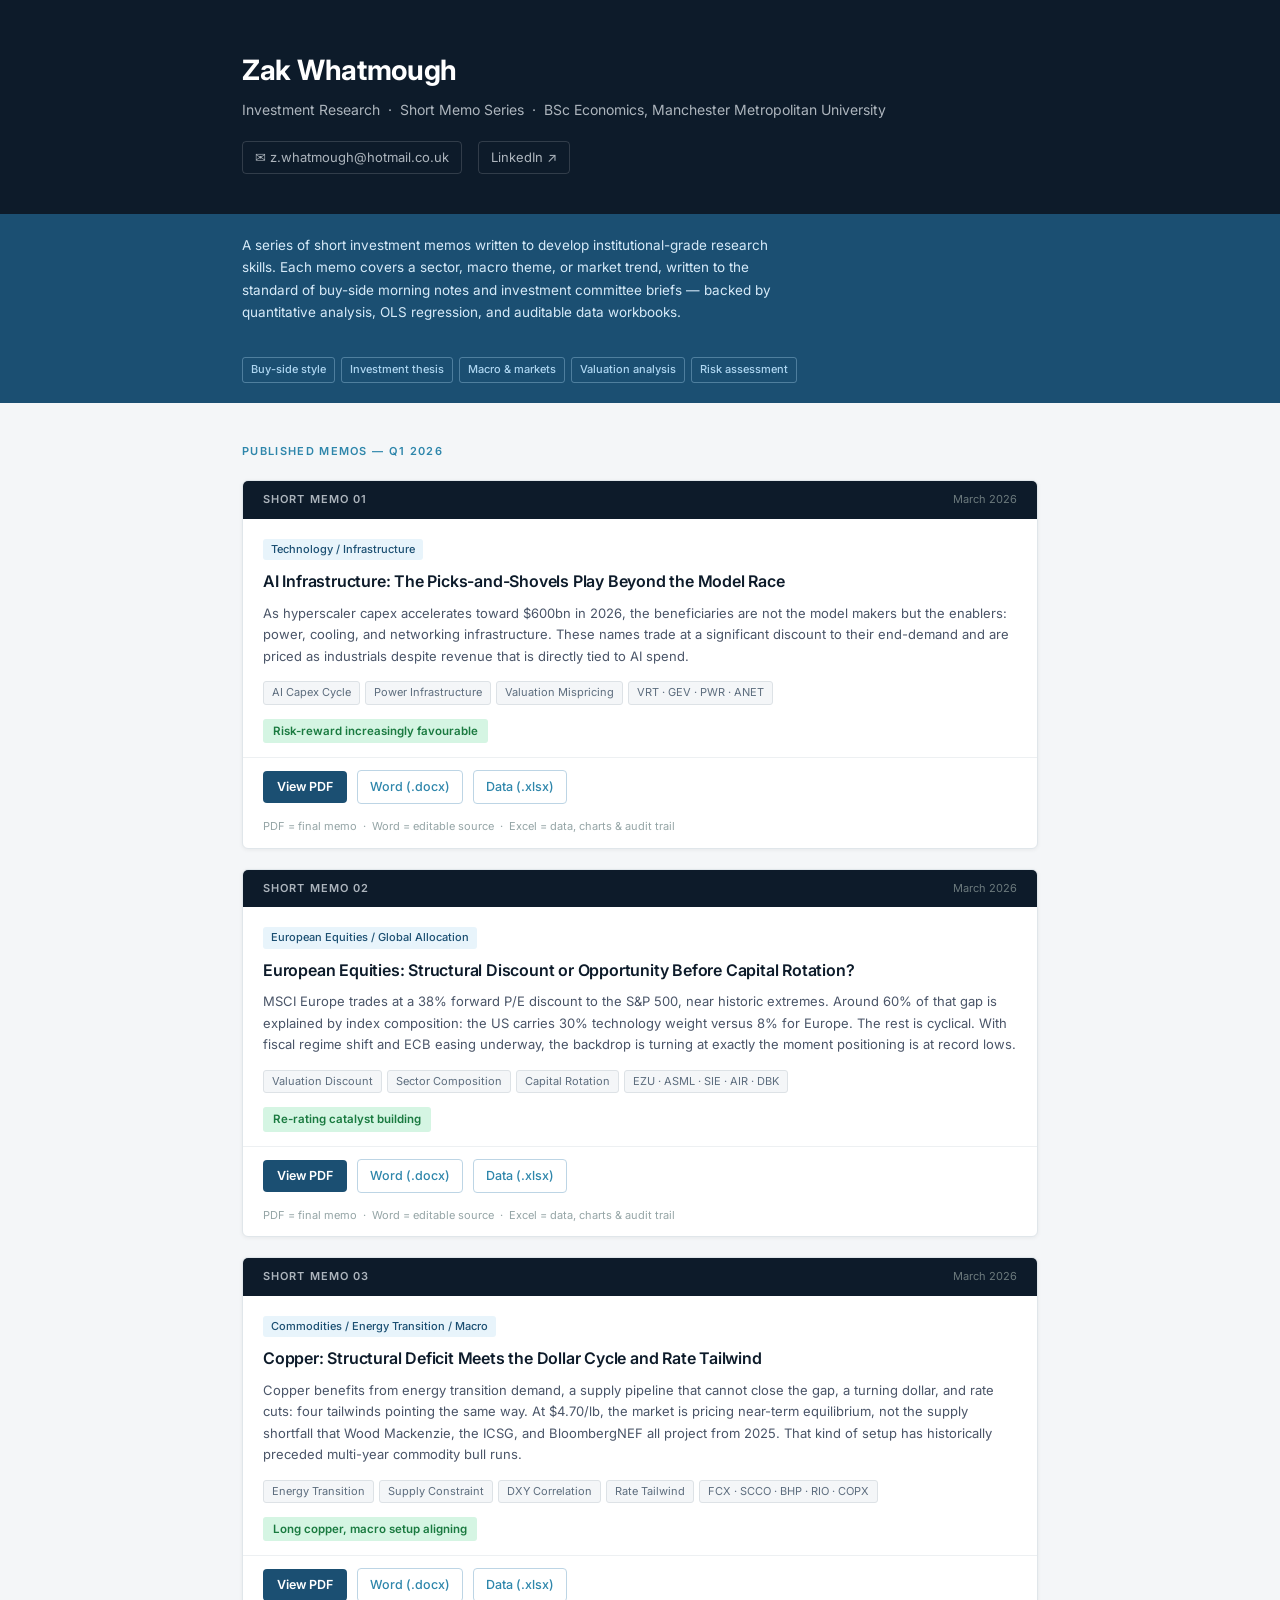
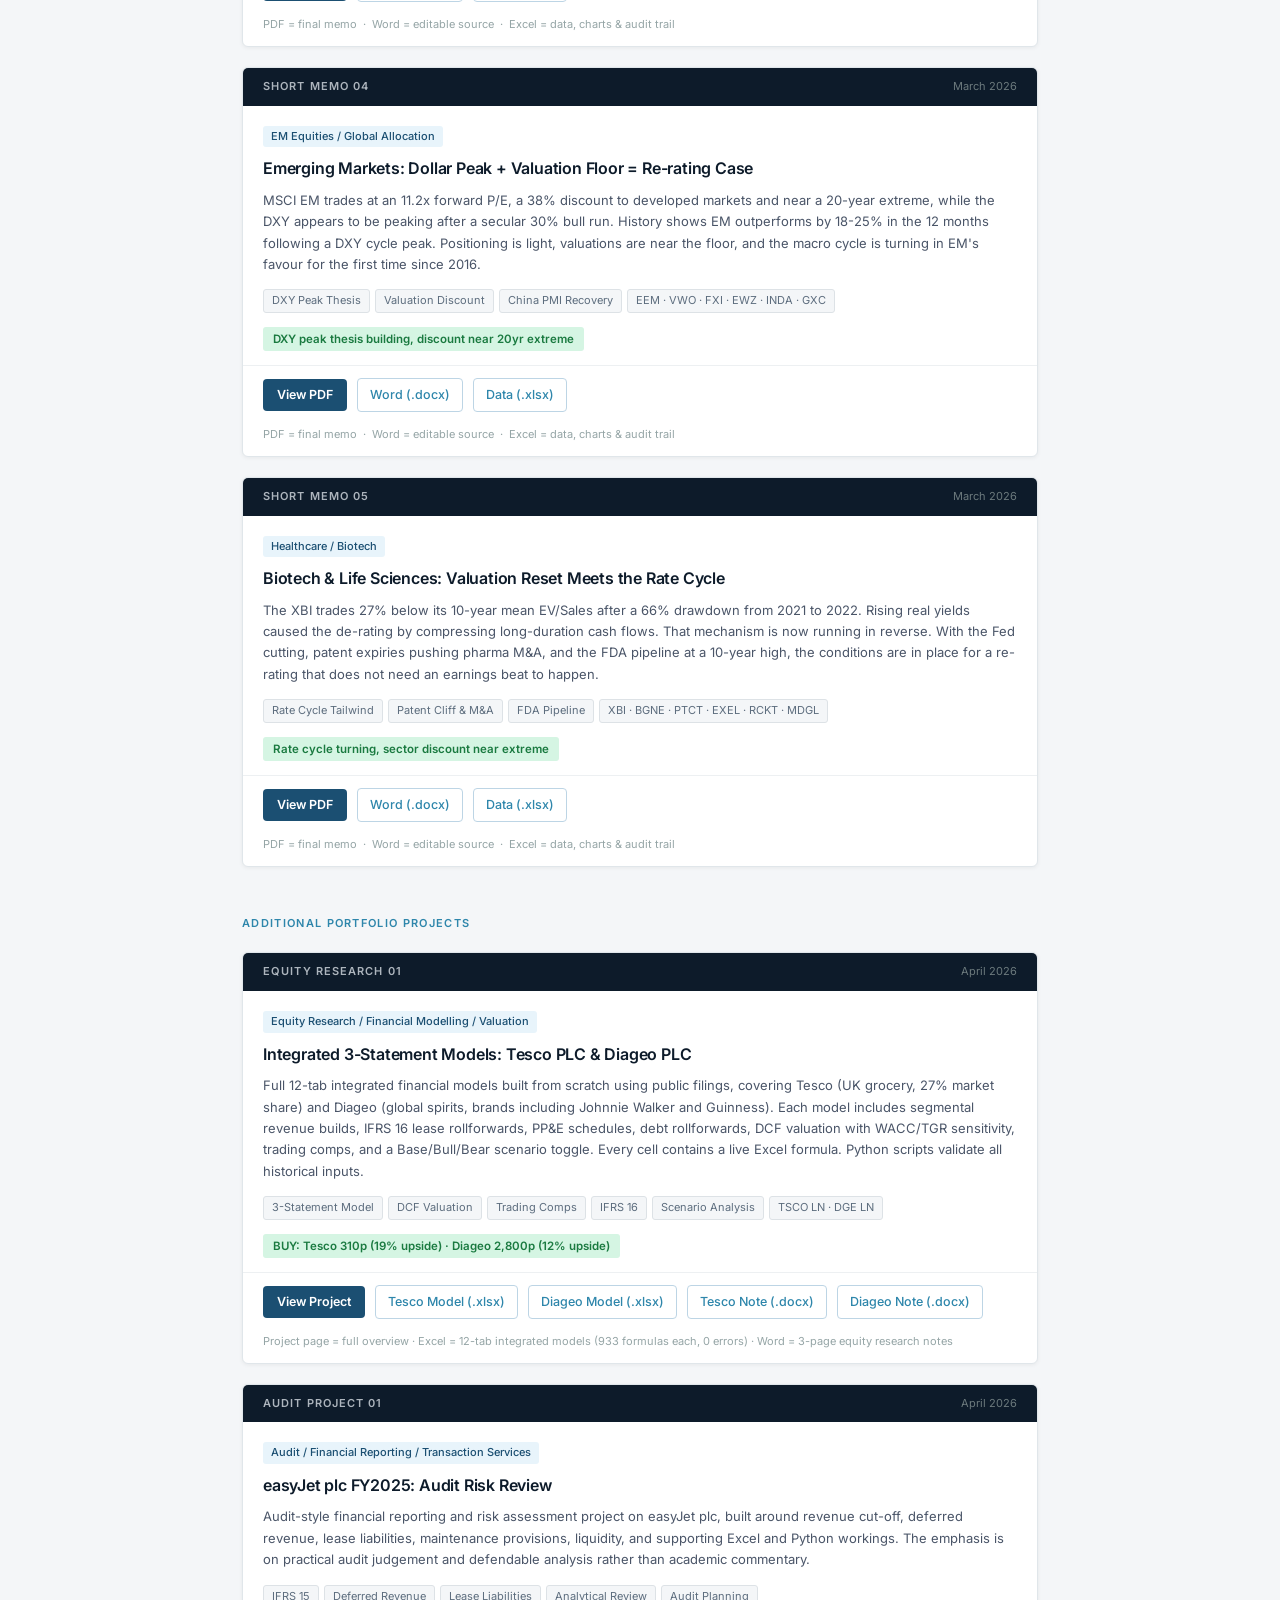
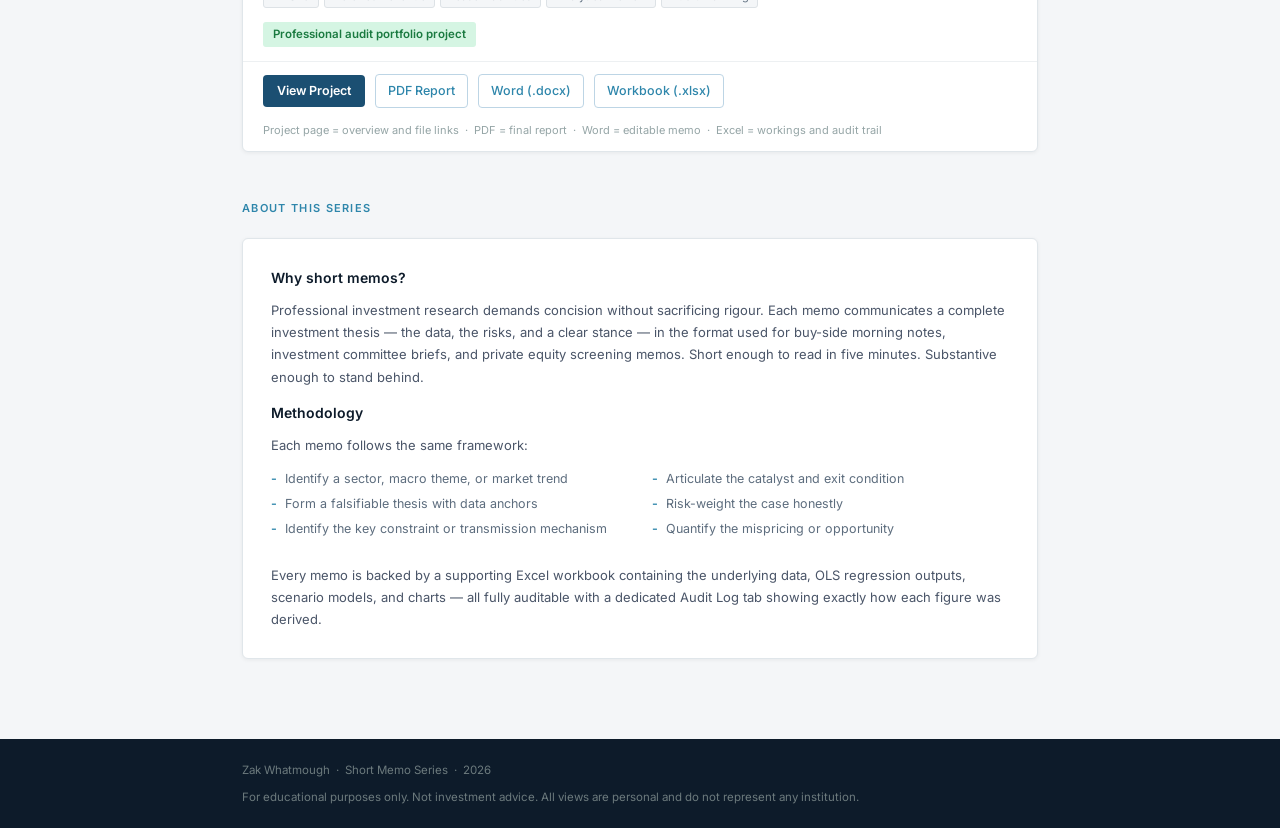
==== index.html @ 9dbbaeed "Add equity research card to main index and fix section label" ====
<!DOCTYPE html>
<html lang="en">
<head>
  <meta charset="UTF-8">
  <meta name="viewport" content="width=device-width, initial-scale=1.0">
  <title>Zak Whatmough | Investment Research</title>
  <link rel="preconnect" href="https://fonts.googleapis.com">
  <link href="https://fonts.googleapis.com/css2?family=Inter:wght@300;400;500;600;700&display=swap" rel="stylesheet">
  <style>
    *, *::before, *::after { box-sizing: border-box; margin: 0; padding: 0; }

    body {
      font-family: 'Inter', -apple-system, BlinkMacSystemFont, sans-serif;
      background: #F4F6F8;
      color: #1C2833;
      line-height: 1.6;
    }

    /* ââ HEADER ââ */
    .site-header {
      background: #0D1B2A;
      padding: 48px 0 40px;
    }
    .header-inner {
      max-width: 860px;
      margin: 0 auto;
      padding: 0 32px;
    }
    .header-inner h1 {
      font-size: 28px;
      font-weight: 700;
      color: #FFFFFF;
      letter-spacing: -0.3px;
      margin-bottom: 6px;
    }
    .header-sub {
      font-size: 14px;
      color: #ADB5BD;
      font-weight: 400;
      margin-bottom: 20px;
    }
    .header-links {
      display: flex;
      gap: 16px;
      flex-wrap: wrap;
    }
    .header-links a {
      font-size: 13px;
      color: #ADB5BD;
      text-decoration: none;
      border: 1px solid rgba(255,255,255,0.15);
      padding: 5px 12px;
      border-radius: 4px;
      transition: all 0.15s;
    }
    .header-links a:hover {
      color: #FFFFFF;
      border-color: rgba(255,255,255,0.4);
    }

    /* ââ ABOUT STRIP ââ */
    .about-strip {
      background: #1B4F72;
      padding: 20px 0;
    }
    .about-strip-inner {
      max-width: 860px;
      margin: 0 auto;
      padding: 0 32px;
      display: flex;
      align-items: flex-start;
      justify-content: space-between;
      gap: 32px;
      flex-wrap: wrap;
    }
    .about-strip p {
      font-size: 13.5px;
      color: #D6EAF8;
      max-width: 540px;
      line-height: 1.65;
    }
    .tags {
      display: flex;
      flex-wrap: wrap;
      gap: 6px;
      align-items: flex-start;
      padding-top: 2px;
    }
    .tag {
      font-size: 11px;
      font-weight: 500;
      color: #AED6F1;
      border: 1px solid rgba(174,214,241,0.35);
      border-radius: 3px;
      padding: 3px 8px;
      white-space: nowrap;
    }

    /* ââ MAIN CONTENT ââ */
    .main {
      max-width: 860px;
      margin: 0 auto;
      padding: 40px 32px;
    }

    .section-label {
      font-size: 11px;
      font-weight: 600;
      letter-spacing: 0.12em;
      text-transform: uppercase;
      color: #2E86AB;
      margin-bottom: 20px;
    }

    /* ââ MEMO CARDS ââ */
    .memos-grid {
      display: flex;
      flex-direction: column;
      gap: 20px;
      margin-bottom: 48px;
    }

    .memo-card {
      background: #FFFFFF;
      border-radius: 6px;
      border: 1px solid #E0E6EA;
      overflow: hidden;
      box-shadow: 0 1px 4px rgba(0,0,0,0.06);
    }

    .memo-card-header {
      background: #0D1B2A;
      padding: 10px 20px;
      display: flex;
      align-items: center;
      justify-content: space-between;
      gap: 12px;
    }
    .memo-number {
      font-size: 11px;
      font-weight: 600;
      color: #ADB5BD;
      letter-spacing: 0.1em;
    }
    .memo-date {
      font-size: 11px;
      color: #6C7A7D;
    }

    .memo-card-body {
      padding: 16px 20px 0;
    }

    .memo-sector {
      display: inline-block;
      font-size: 11px;
      font-weight: 500;
      color: #1B4F72;
      background: #E8F4FB;
      border-radius: 3px;
      padding: 2px 8px;
      margin-bottom: 10px;
    }

    .memo-card-body h2 {
      font-size: 16px;
      font-weight: 600;
      color: #0D1B2A;
      line-height: 1.4;
      margin-bottom: 10px;
      letter-spacing: -0.2px;
    }

    .memo-thesis {
      font-size: 13px;
      color: #4A5568;
      line-height: 1.65;
      margin-bottom: 14px;
    }

    .memo-tags {
      display: flex;
      flex-wrap: wrap;
      gap: 5px;
      margin-bottom: 12px;
    }
    .memo-tag {
      font-size: 11px;
      color: #5D6D7E;
      background: #F4F6F8;
      border: 1px solid #DDE2E6;
      border-radius: 3px;
      padding: 2px 8px;
    }

    .memo-call {
      display: inline-block;
      font-size: 11.5px;
      font-weight: 600;
      color: #1A7A40;
      background: #D5F5E3;
      border-radius: 3px;
      padding: 3px 10px;
      margin-bottom: 14px;
    }

    .memo-card-footer {
      border-top: 1px solid #EDF0F2;
      padding: 12px 20px;
      display: flex;
      align-items: center;
      gap: 10px;
      flex-wrap: wrap;
    }

    .memo-link-primary {
      font-size: 12.5px;
      font-weight: 600;
      color: #FFFFFF;
      background: #1B4F72;
      text-decoration: none;
      padding: 6px 14px;
      border-radius: 4px;
      transition: background 0.15s;
    }
    .memo-link-primary:hover { background: #154360; }

    .memo-link-secondary {
      font-size: 12.5px;
      font-weight: 500;
      color: #2E86AB;
      text-decoration: none;
      padding: 6px 12px;
      border: 1px solid #BDD5E5;
      border-radius: 4px;
      transition: all 0.15s;
    }
    .memo-link-secondary:hover {
      background: #EAF4FA;
      border-color: #2E86AB;
    }

    .download-note {
      width: 100%;
      font-size: 11px;
      color: #95A5A6;
      padding-top: 4px;
    }

    /* ââ ABOUT SECTION ââ */
    .about-section {
      background: #FFFFFF;
      border-radius: 6px;
      border: 1px solid #E0E6EA;
      padding: 28px 28px;
      margin-bottom: 40px;
      box-shadow: 0 1px 4px rgba(0,0,0,0.06);
    }
    .about-section h3 {
      font-size: 14px;
      font-weight: 600;
      color: #0D1B2A;
      margin-bottom: 10px;
    }
    .about-section p {
      font-size: 13px;
      color: #4A5568;
      line-height: 1.7;
      margin-bottom: 14px;
    }
    .method-list {
      list-style: none;
      display: grid;
      grid-template-columns: 1fr 1fr;
      gap: 6px 24px;
    }
    .method-list li {
      font-size: 12.5px;
      color: #5D6D7E;
      padding-left: 14px;
      position: relative;
      line-height: 1.5;
    }
    .method-list li::before {
      content: '-';
      position: absolute;
      left: 0;
      color: #2E86AB;
      font-weight: 600;
    }

    /* ââ FOOTER ââ */
    .site-footer {
      background: #0D1B2A;
      padding: 22px 0;
    }
    .footer-inner {
      max-width: 860px;
      margin: 0 auto;
      padding: 0 32px;
      display: flex;
      justify-content: space-between;
      align-items: center;
      flex-wrap: wrap;
      gap: 8px;
    }
    .footer-inner p {
      font-size: 11.5px;
      color: #6C7A7D;
    }

    @media (max-width: 600px) {
      .header-inner h1 { font-size: 22px; }
      .about-strip-inner { flex-direction: column; }
      .method-list { grid-template-columns: 1fr; }
      .footer-inner { flex-direction: column; text-align: center; }
    }
  </style>
</head>
<body>

  <!-- HEADER -->
  <header class="site-header">
    <div class="header-inner">
      <h1>Zak Whatmough</h1>
      <p class="header-sub">Investment Research &nbsp;&middot;&nbsp; Short Memo Series &nbsp;&middot;&nbsp; BSc Economics, Manchester Metropolitan University</p>
      <div class="header-links">
        <a href="mailto:z.whatmough@hotmail.co.uk">&#9993; z.whatmough@hotmail.co.uk</a>
        <a href="https://www.linkedin.com/in/zak-whatmough" target="_blank">LinkedIn &#8599;</a>
      </div>
    </div>
  </header>

  <!-- ABOUT STRIP -->
  <div class="about-strip">
    <div class="about-strip-inner">
      <p>A series of short investment memos written to develop institutional-grade research skills. Each memo covers a sector, macro theme, or market trend, written to the standard of buy-side morning notes and investment committee briefs &mdash; backed by quantitative analysis, OLS regression, and auditable data workbooks.</p>
      <div class="tags">
        <span class="tag">Buy-side style</span>
        <span class="tag">Investment thesis</span>
        <span class="tag">Macro &amp; markets</span>
        <span class="tag">Valuation analysis</span>
        <span class="tag">Risk assessment</span>
      </div>
    </div>
  </div>

  <!-- MAIN -->
  <main class="main">

    <p class="section-label">Published Memos &mdash; Q1 2026</p>

    <div class="memos-grid">

      <!-- SHORT MEMO 01 -->
      <div class="memo-card">
        <div class="memo-card-header">
          <span class="memo-number">SHORT MEMO 01</span>
          <span class="memo-date">March 2026</span>
        </div>
        <div class="memo-card-body">
          <span class="memo-sector">Technology / Infrastructure</span>
          <h2>AI Infrastructure: The Picks-and-Shovels Play Beyond the Model Race</h2>
          <p class="memo-thesis">As hyperscaler capex accelerates toward $600bn in 2026, the beneficiaries are not the model makers but the enablers: power, cooling, and networking infrastructure. These names trade at a significant discount to their end-demand and are priced as industrials despite revenue that is directly tied to AI spend.</p>
          <div class="memo-tags">
            <span class="memo-tag">AI Capex Cycle</span>
            <span class="memo-tag">Power Infrastructure</span>
            <span class="memo-tag">Valuation Mispricing</span>
            <span class="memo-tag">VRT &middot; GEV &middot; PWR &middot; ANET</span>
          </div>
          <span class="memo-call">Risk-reward increasingly favourable</span>
        </div>
        <div class="memo-card-footer">
          <a class="memo-link-primary" href="memos/memo-01-ai-infrastructure.pdf" target="_blank">View PDF</a>
          <a class="memo-link-secondary" href="memos/memo-01-ai-infrastructure.docx">Word (.docx)</a>
          <a class="memo-link-secondary" href="memos/memo-01-ai-infrastructure-data.xlsx" title="Workbook: CapEx regression, valuation comps, OLS diagnostics, scenario model, Charts + Audit Log">Data (.xlsx)</a>
          <span class="download-note">PDF = final memo &nbsp;&middot;&nbsp; Word = editable source &nbsp;&middot;&nbsp; Excel = data, charts &amp; audit trail</span>
        </div>
      </div>

      <!-- SHORT MEMO 02 -->
      <div class="memo-card">
        <div class="memo-card-header">
          <span class="memo-number">SHORT MEMO 02</span>
          <span class="memo-date">March 2026</span>
        </div>
        <div class="memo-card-body">
          <span class="memo-sector">European Equities / Global Allocation</span>
          <h2>European Equities: Structural Discount or Opportunity Before Capital Rotation?</h2>
          <p class="memo-thesis">MSCI Europe trades at a 38% forward P/E discount to the S&amp;P 500, near historic extremes. Around 60% of that gap is explained by index composition: the US carries 30% technology weight versus 8% for Europe. The rest is cyclical. With fiscal regime shift and ECB easing underway, the backdrop is turning at exactly the moment positioning is at record lows.</p>
          <div class="memo-tags">
            <span class="memo-tag">Valuation Discount</span>
            <span class="memo-tag">Sector Composition</span>
            <span class="memo-tag">Capital Rotation</span>
            <span class="memo-tag">EZU &middot; ASML &middot; SIE &middot; AIR &middot; DBK</span>
          </div>
          <span class="memo-call">Re-rating catalyst building</span>
        </div>
        <div class="memo-card-footer">
          <a class="memo-link-primary" href="memos/memo-02-european-equities.pdf" target="_blank">View PDF</a>
          <a class="memo-link-secondary" href="memos/memo-02-european-equities.docx">Word (.docx)</a>
          <a class="memo-link-secondary" href="memos/memo-02-european-equities-data.xlsx" title="Workbook: P/E history, sector composition, OLS regression, scenarios, capital flows, Charts + Audit Log">Data (.xlsx)</a>
          <span class="download-note">PDF = final memo &nbsp;&middot;&nbsp; Word = editable source &nbsp;&middot;&nbsp; Excel = data, charts &amp; audit trail</span>
        </div>
      </div>

      <!-- SHORT MEMO 03 -->
      <div class="memo-card">
        <div class="memo-card-header">
          <span class="memo-number">SHORT MEMO 03</span>
          <span class="memo-date">March 2026</span>
        </div>
        <div class="memo-card-body">
          <span class="memo-sector">Commodities / Energy Transition / Macro</span>
          <h2>Copper: Structural Deficit Meets the Dollar Cycle and Rate Tailwind</h2>
          <p class="memo-thesis">Copper benefits from energy transition demand, a supply pipeline that cannot close the gap, a turning dollar, and rate cuts: four tailwinds pointing the same way. At $4.70/lb, the market is pricing near-term equilibrium, not the supply shortfall that Wood Mackenzie, the ICSG, and BloombergNEF all project from 2025. That kind of setup has historically preceded multi-year commodity bull runs.</p>
          <div class="memo-tags">
            <span class="memo-tag">Energy Transition</span>
            <span class="memo-tag">Supply Constraint</span>
            <span class="memo-tag">DXY Correlation</span>
            <span class="memo-tag">Rate Tailwind</span>
            <span class="memo-tag">FCX &middot; SCCO &middot; BHP &middot; RIO &middot; COPX</span>
          </div>
          <span class="memo-call">Long copper, macro setup aligning</span>
        </div>
        <div class="memo-card-footer">
          <a class="memo-link-primary" href="memos/memo-03-copper-energy-transition.pdf" target="_blank">View PDF</a>
          <a class="memo-link-secondary" href="memos/memo-03-copper-energy-transition.docx">Word (.docx)</a>
          <a class="memo-link-secondary" href="memos/memo-03-copper-data.xlsx" title="Workbook: supply/demand model, mine pipeline, miner comps, OLS regression, LME inventory, Charts + Audit Log">Data (.xlsx)</a>
          <span class="download-note">PDF = final memo &nbsp;&middot;&nbsp; Word = editable source &nbsp;&middot;&nbsp; Excel = data, charts &amp; audit trail</span>
        </div>
      </div>

      <!-- SHORT MEMO 04 -->
      <div class="memo-card">
        <div class="memo-card-header">
          <span class="memo-number">SHORT MEMO 04</span>
          <span class="memo-date">March 2026</span>
        </div>
        <div class="memo-card-body">
          <span class="memo-sector">EM Equities / Global Allocation</span>
          <h2>Emerging Markets: Dollar Peak + Valuation Floor = Re-rating Case</h2>
          <p class="memo-thesis">MSCI EM trades at an 11.2x forward P/E, a 38% discount to developed markets and near a 20-year extreme, while the DXY appears to be peaking after a secular 30% bull run. History shows EM outperforms by 18-25% in the 12 months following a DXY cycle peak. Positioning is light, valuations are near the floor, and the macro cycle is turning in EM's favour for the first time since 2016.</p>
          <div class="memo-tags">
            <span class="memo-tag">DXY Peak Thesis</span>
            <span class="memo-tag">Valuation Discount</span>
            <span class="memo-tag">China PMI Recovery</span>
            <span class="memo-tag">EEM &middot; VWO &middot; FXI &middot; EWZ &middot; INDA &middot; GXC</span>
          </div>
          <span class="memo-call">DXY peak thesis building, discount near 20yr extreme</span>
        </div>
        <div class="memo-card-footer">
          <a class="memo-link-primary" href="memos/memo-04-emerging-markets.pdf" target="_blank">View PDF</a>
          <a class="memo-link-secondary" href="memos/memo-04-emerging-markets.docx">Word (.docx)</a>
          <a class="memo-link-secondary" href="memos/memo-04-emerging-markets-data.xlsx" title="Workbook: DXY/EM OLS regression, 20yr P/E history, country valuations, ECB/Fed differential, Charts + Audit Log">Data (.xlsx)</a>
          <span class="download-note">PDF = final memo &nbsp;&middot;&nbsp; Word = editable source &nbsp;&middot;&nbsp; Excel = data, charts &amp; audit trail</span>
        </div>
      </div>

      <!-- SHORT MEMO 05 -->
      <div class="memo-card">
        <div class="memo-card-header">
          <span class="memo-number">SHORT MEMO 05</span>
          <span class="memo-date">March 2026</span>
        </div>
        <div class="memo-card-body">
          <span class="memo-sector">Healthcare / Biotech</span>
          <h2>Biotech &amp; Life Sciences: Valuation Reset Meets the Rate Cycle</h2>
          <p class="memo-thesis">The XBI trades 27% below its 10-year mean EV/Sales after a 66% drawdown from 2021 to 2022. Rising real yields caused the de-rating by compressing long-duration cash flows. That mechanism is now running in reverse. With the Fed cutting, patent expiries pushing pharma M&amp;A, and the FDA pipeline at a 10-year high, the conditions are in place for a re-rating that does not need an earnings beat to happen.</p>
          <div class="memo-tags">
            <span class="memo-tag">Rate Cycle Tailwind</span>
            <span class="memo-tag">Patent Cliff &amp; M&amp;A</span>
            <span class="memo-tag">FDA Pipeline</span>
            <span class="memo-tag">XBI &middot; BGNE &middot; PTCT &middot; EXEL &middot; RCKT &middot; MDGL</span>
          </div>
          <span class="memo-call">Rate cycle turning, sector discount near extreme</span>
        </div>
        <div class="memo-card-footer">
          <a class="memo-link-primary" href="memos/memo-05-biotech.pdf" target="_blank">View PDF</a>
          <a class="memo-link-secondary" href="memos/memo-05-biotech.docx">Word (.docx)</a>
          <a class="memo-link-secondary" href="memos/memo-05-biotech-data.xlsx" title="Workbook: OLS regression (UST/EV-Sales), trial success rates, M&amp;A premiums, FDA approvals, patent cliff, Charts + Audit Log">Data (.xlsx)</a>
          <span class="download-note">PDF = final memo &nbsp;&middot;&nbsp; Word = editable source &nbsp;&middot;&nbsp; Excel = data, charts &amp; audit trail</span>
        </div>
      </div>

    </div>

    <p class="section-label">Additional Portfolio Projects</p>

    <div class="memos-grid">

      <!-- EQUITY RESEARCH MODELS -->
      <div class="memo-card">
        <div class="memo-card-header">
          <span class="memo-number">EQUITY RESEARCH 01</span>
          <span class="memo-date">April 2026</span>
        </div>
        <div class="memo-card-body">
          <span class="memo-sector">Equity Research / Financial Modelling / Valuation</span>
          <h2>Integrated 3-Statement Models: Tesco PLC &amp; Diageo PLC</h2>
          <p class="memo-thesis">Full 12-tab integrated financial models built from scratch using public filings, covering Tesco (UK grocery, 27% market share) and Diageo (global spirits, brands including Johnnie Walker and Guinness). Each model includes segmental revenue builds, IFRS 16 lease rollforwards, PP&amp;E schedules, debt rollforwards, DCF valuation with WACC/TGR sensitivity, trading comps, and a Base/Bull/Bear scenario toggle. Every cell contains a live Excel formula. Python scripts validate all historical inputs.</p>
          <div class="memo-tags">
            <span class="memo-tag">3-Statement Model</span>
            <span class="memo-tag">DCF Valuation</span>
            <span class="memo-tag">Trading Comps</span>
            <span class="memo-tag">IFRS 16</span>
            <span class="memo-tag">Scenario Analysis</span>
            <span class="memo-tag">TSCO LN &middot; DGE LN</span>
          </div>
          <span class="memo-call">BUY: Tesco 310p (19% upside) &middot; Diageo 2,800p (12% upside)</span>
        </div>
        <div class="memo-card-footer">
          <a class="memo-link-primary" href="equity-research-models/index.html">View Project</a>
          <a class="memo-link-secondary" href="equity-research-models/Tesco_Equity_Research_Model_v2.xlsx">Tesco Model (.xlsx)</a>
          <a class="memo-link-secondary" href="equity-research-models/Diageo_Equity_Research_Model_v2.xlsx">Diageo Model (.xlsx)</a>
          <a class="memo-link-secondary" href="equity-research-models/Tesco_Equity_Research_Note_v2.docx">Tesco Note (.docx)</a>
          <a class="memo-link-secondary" href="equity-research-models/Diageo_Equity_Research_Note_v2.docx">Diageo Note (.docx)</a>
          <span class="download-note">Project page = full overview &middot; Excel = 12-tab integrated models (933 formulas each, 0 errors) &middot; Word = 3-page equity research notes</span>
        </div>
      </div>

      <!-- EASYJET AUDIT -->
      <div class="memo-card">
        <div class="memo-card-header">
          <span class="memo-number">AUDIT PROJECT 01</span>
          <span class="memo-date">April 2026</span>
        </div>
        <div class="memo-card-body">
          <span class="memo-sector">Audit / Financial Reporting / Transaction Services</span>
          <h2>easyJet plc FY2025: Audit Risk Review</h2>
          <p class="memo-thesis">Audit-style financial reporting and risk assessment project on easyJet plc, built around revenue cut-off, deferred revenue, lease liabilities, maintenance provisions, liquidity, and supporting Excel and Python workings. The emphasis is on practical audit judgement and defendable analysis rather than academic commentary.</p>
          <div class="memo-tags">
            <span class="memo-tag">IFRS 15</span>
            <span class="memo-tag">Deferred Revenue</span>
            <span class="memo-tag">Lease Liabilities</span>
            <span class="memo-tag">Analytical Review</span>
            <span class="memo-tag">Audit Planning</span>
          </div>
          <span class="memo-call">Professional audit portfolio project</span>
        </div>
        <div class="memo-card-footer">
          <a class="memo-link-primary" href="easyjet-audit-risk-review/index.html">View Project</a>
          <a class="memo-link-secondary" href="easyjet-audit-risk-review/docs/easyjet-audit-risk-review.pdf" target="_blank">PDF Report</a>
          <a class="memo-link-secondary" href="easyjet-audit-risk-review/docs/easyjet-audit-risk-review.docx">Word (.docx)</a>
          <a class="memo-link-secondary" href="easyjet-audit-risk-review/data/easyjet-audit-risk-review.xlsx">Workbook (.xlsx)</a>
          <span class="download-note">Project page = overview and file links &nbsp;&middot;&nbsp; PDF = final report &nbsp;&middot;&nbsp; Word = editable memo &nbsp;&middot;&nbsp; Excel = workings and audit trail</span>
        </div>
      </div>

    </div>

    <!-- ABOUT SECTION -->
    <p class="section-label">About This Series</p>

    <div class="about-section">
      <h3>Why short memos?</h3>
      <p>Professional investment research demands concision without sacrificing rigour. Each memo communicates a complete investment thesis &mdash; the data, the risks, and a clear stance &mdash; in the format used for buy-side morning notes, investment committee briefs, and private equity screening memos. Short enough to read in five minutes. Substantive enough to stand behind.</p>

      <h3>Methodology</h3>
      <p>Each memo follows the same framework:</p>
      <ul class="method-list">
        <li>Identify a sector, macro theme, or market trend</li>
        <li>Articulate the catalyst and exit condition</li>
        <li>Form a falsifiable thesis with data anchors</li>
        <li>Risk-weight the case honestly</li>
        <li>Identify the key constraint or transmission mechanism</li>
        <li>Quantify the mispricing or opportunity</li>
      </ul>
      <br>
      <p style="margin-bottom:0;">Every memo is backed by a supporting Excel workbook containing the underlying data, OLS regression outputs, scenario models, and charts &mdash; all fully auditable with a dedicated Audit Log tab showing exactly how each figure was derived.</p>
    </div>

  </main>

  <!-- FOOTER -->
  <footer class="site-footer">
    <div class="footer-inner">
      <p>Zak Whatmough &nbsp;&middot;&nbsp; Short Memo Series &nbsp;&middot;&nbsp; 2026</p>
      <p>For educational purposes only. Not investment advice. All views are personal and do not represent any institution.</p>
    </div>
  </footer>

</body>
</html>
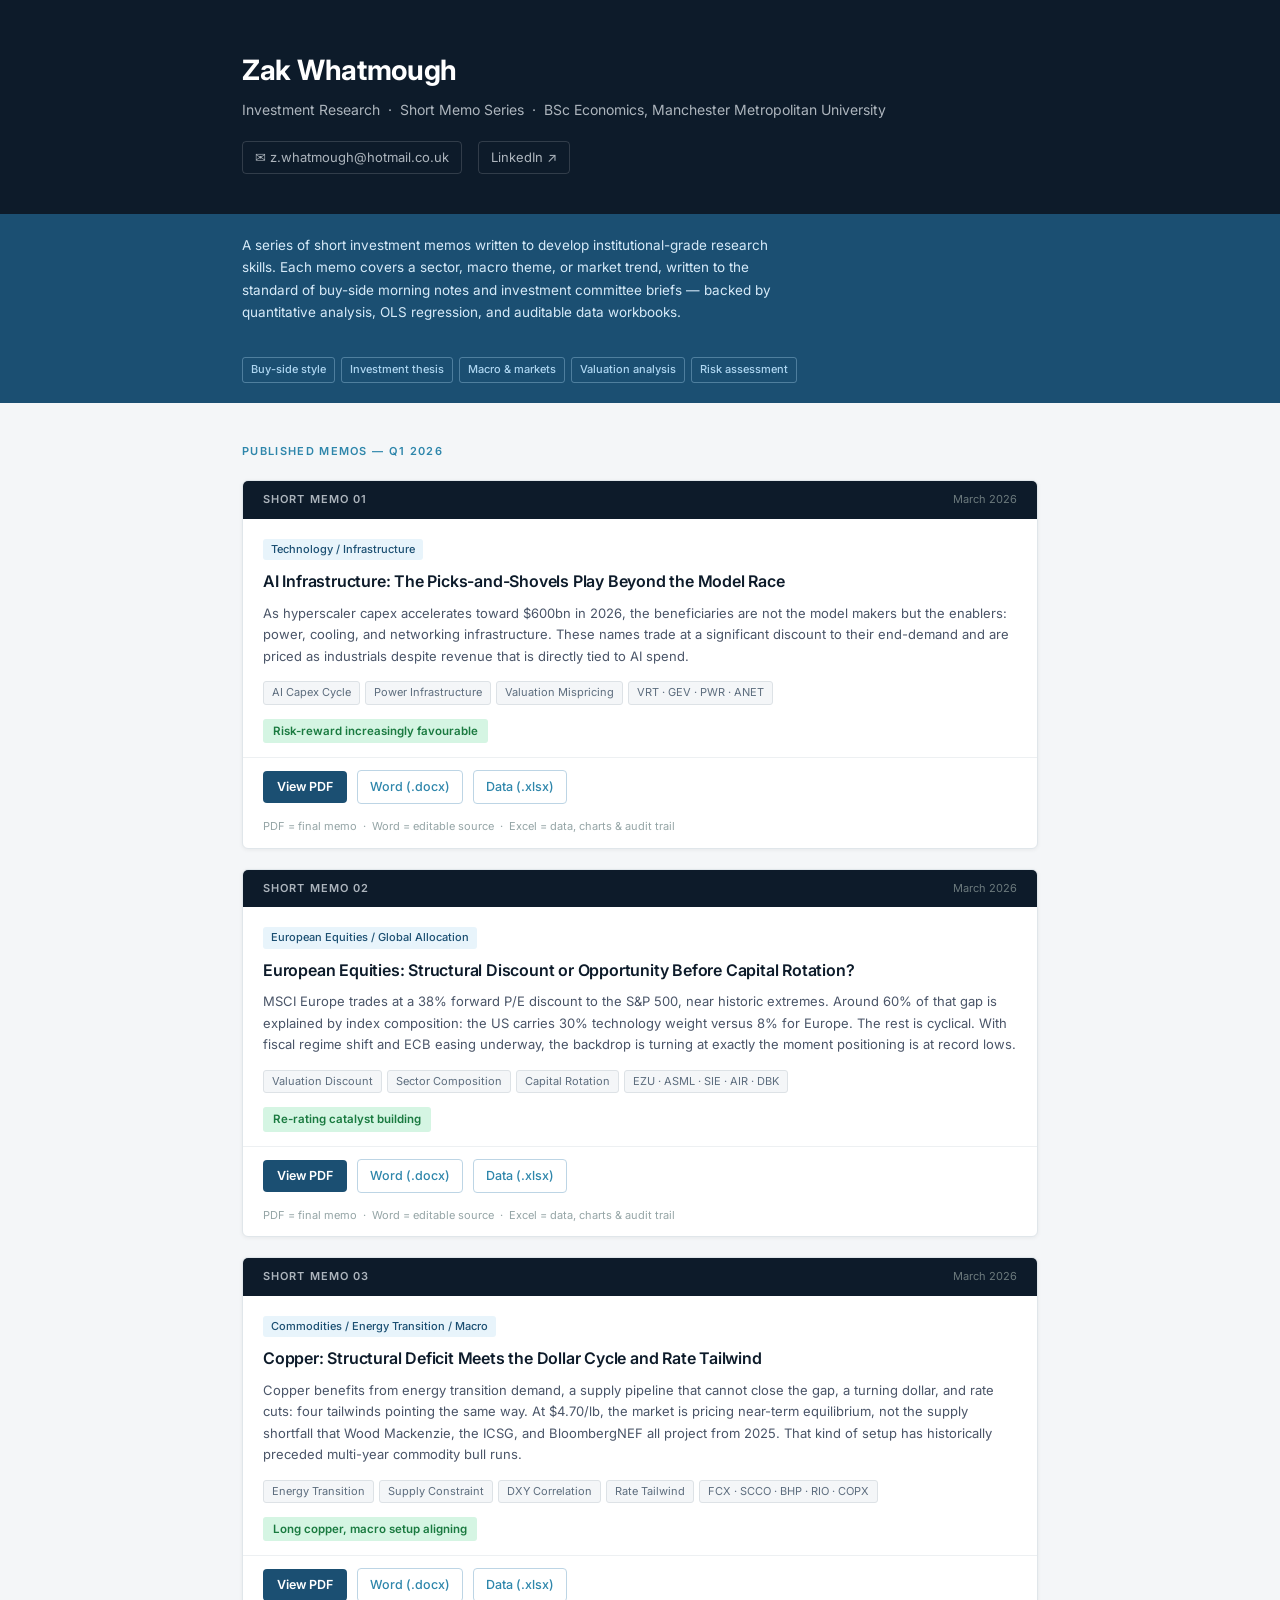
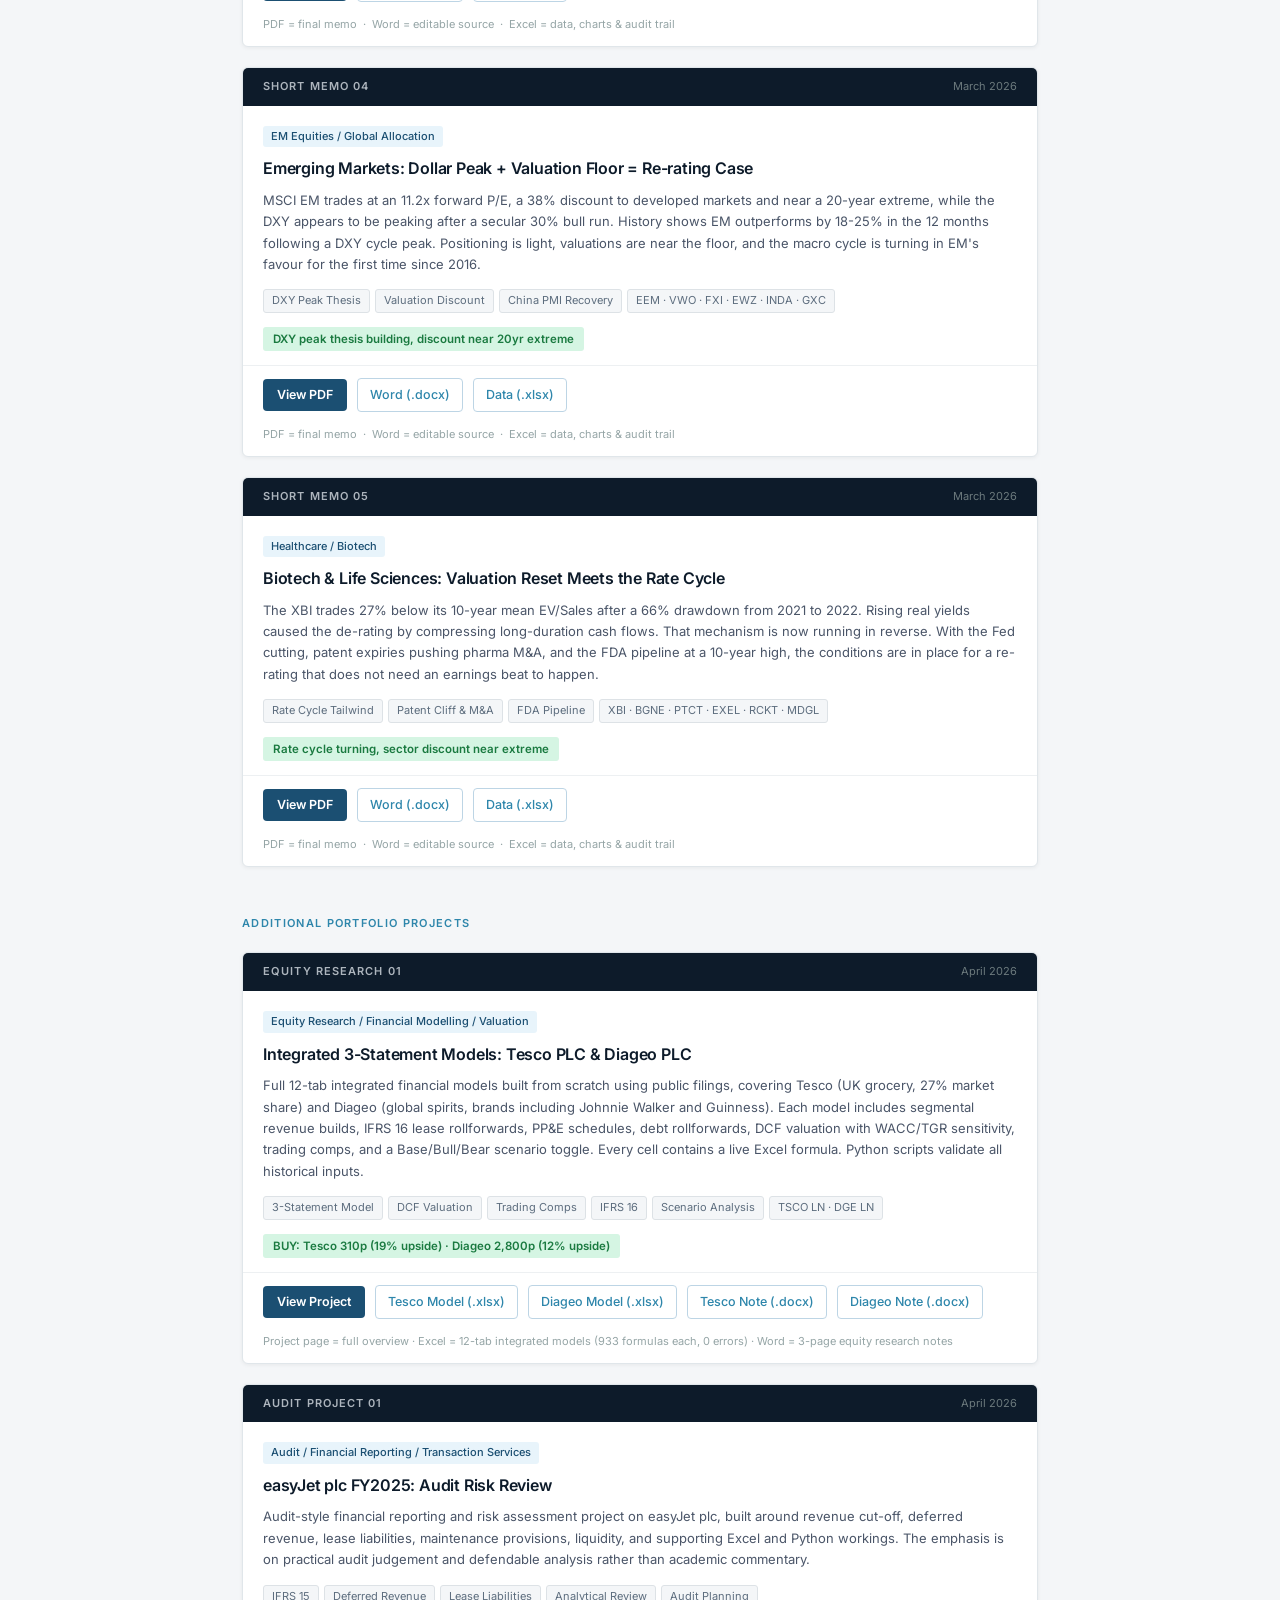
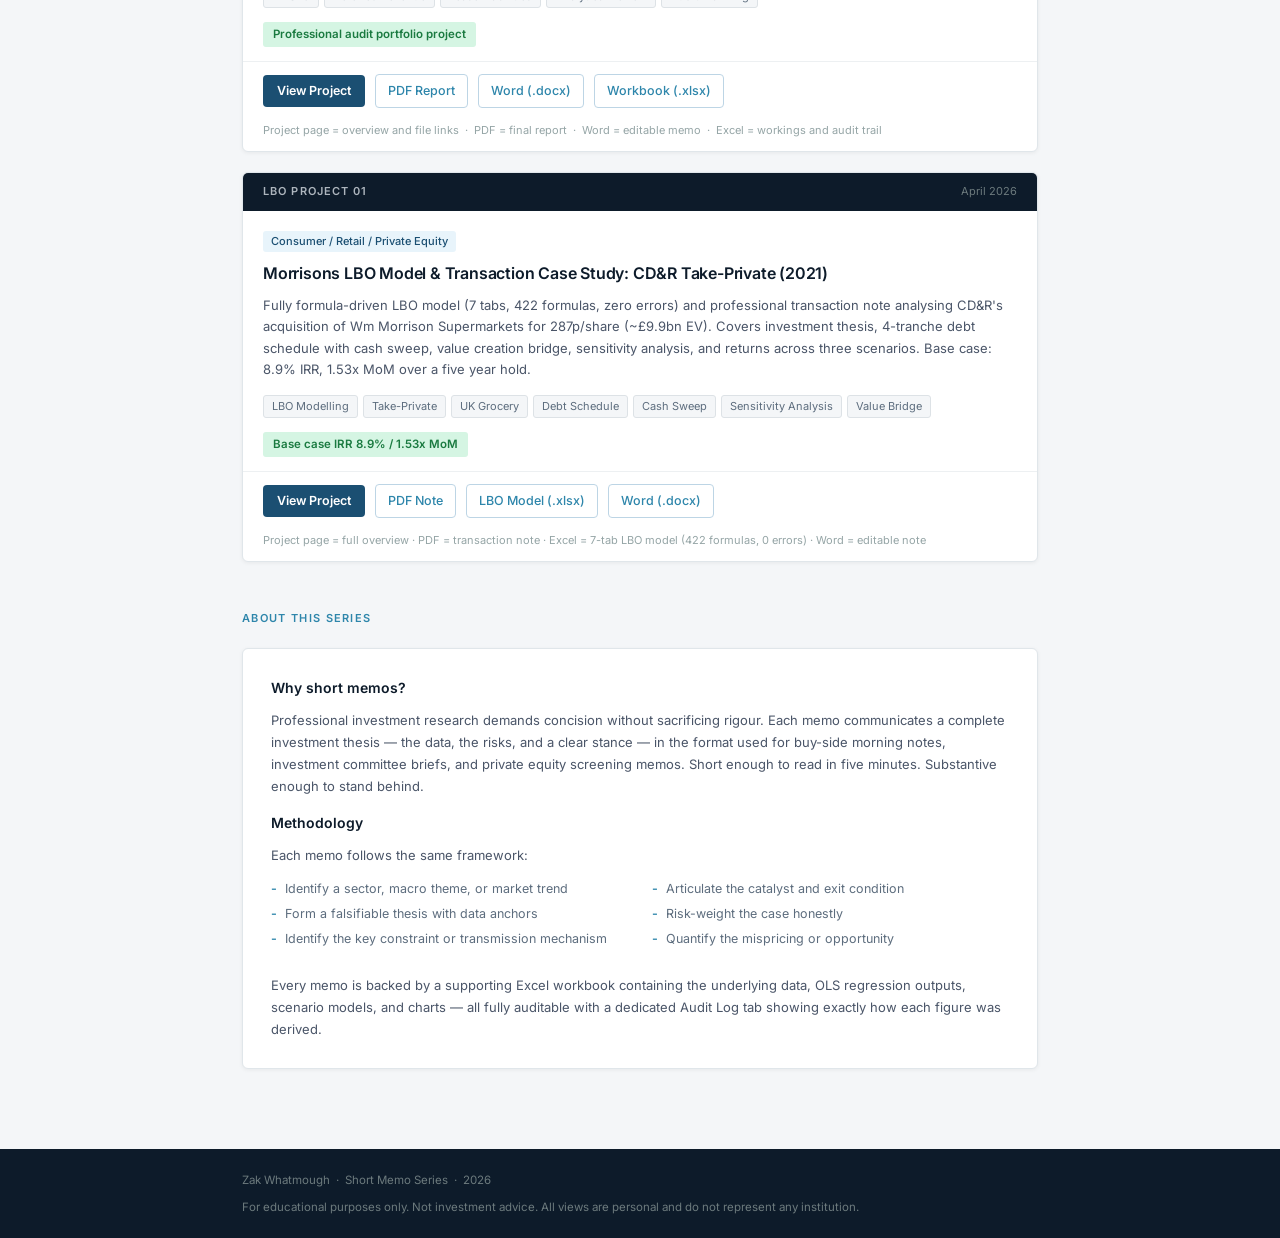
==== commit 98ee2657: "Add Morrisons LBO Model & Transaction Case Study CD&R take-private of Wm Morrison Supermarkets (2021" ====
--- a/index.html
+++ b/index.html
@@ -544,6 +544,36 @@
           <a class="memo-link-secondary" href="easyjet-audit-risk-review/docs/easyjet-audit-risk-review.docx">Word (.docx)</a>
           <a class="memo-link-secondary" href="easyjet-audit-risk-review/data/easyjet-audit-risk-review.xlsx">Workbook (.xlsx)</a>
           <span class="download-note">Project page = overview and file links &nbsp;&middot;&nbsp; PDF = final report &nbsp;&middot;&nbsp; Word = editable memo &nbsp;&middot;&nbsp; Excel = workings and audit trail</span>
+        </div>
+      </div>
+
+      <!-- MORRISONS LBO -->
+      <div class="memo-card">
+        <div class="memo-card-header">
+          <span class="memo-number">LBO PROJECT 01</span>
+          <span class="memo-date">April 2026</span>
+        </div>
+        <div class="memo-card-body">
+          <span class="memo-sector">Consumer / Retail / Private Equity</span>
+          <h2>Morrisons LBO Model &amp; Transaction Case Study: CD&amp;R Take-Private (2021)</h2>
+          <p class="memo-thesis">Fully formula-driven LBO model (7 tabs, 422 formulas, zero errors) and professional transaction note analysing CD&amp;R's acquisition of Wm Morrison Supermarkets for 287p/share (~&pound;9.9bn EV). Covers investment thesis, 4-tranche debt schedule with cash sweep, value creation bridge, sensitivity analysis, and returns across three scenarios. Base case: 8.9% IRR, 1.53x MoM over a five year hold.</p>
+          <div class="memo-tags">
+            <span class="memo-tag">LBO Modelling</span>
+            <span class="memo-tag">Take-Private</span>
+            <span class="memo-tag">UK Grocery</span>
+            <span class="memo-tag">Debt Schedule</span>
+            <span class="memo-tag">Cash Sweep</span>
+            <span class="memo-tag">Sensitivity Analysis</span>
+            <span class="memo-tag">Value Bridge</span>
+          </div>
+          <span class="memo-call">Base case IRR 8.9% / 1.53x MoM</span>
+        </div>
+        <div class="memo-card-footer">
+          <a class="memo-link-primary" href="morrisons-lbo/index.html">View Project</a>
+          <a class="memo-link-secondary" href="morrisons-lbo/Morrisons_Transaction_Note_2021.pdf" target="_blank">PDF Note</a>
+          <a class="memo-link-secondary" href="morrisons-lbo/Morrisons_LBO_Model_2021.xlsx">LBO Model (.xlsx)</a>
+          <a class="memo-link-secondary" href="morrisons-lbo/Morrisons_Transaction_Note_2021.docx">Word (.docx)</a>
+          <span class="download-note">Project page = full overview &middot; PDF = transaction note &middot; Excel = 7-tab LBO model (422 formulas, 0 errors) &middot; Word = editable note</span>
         </div>
       </div>
 
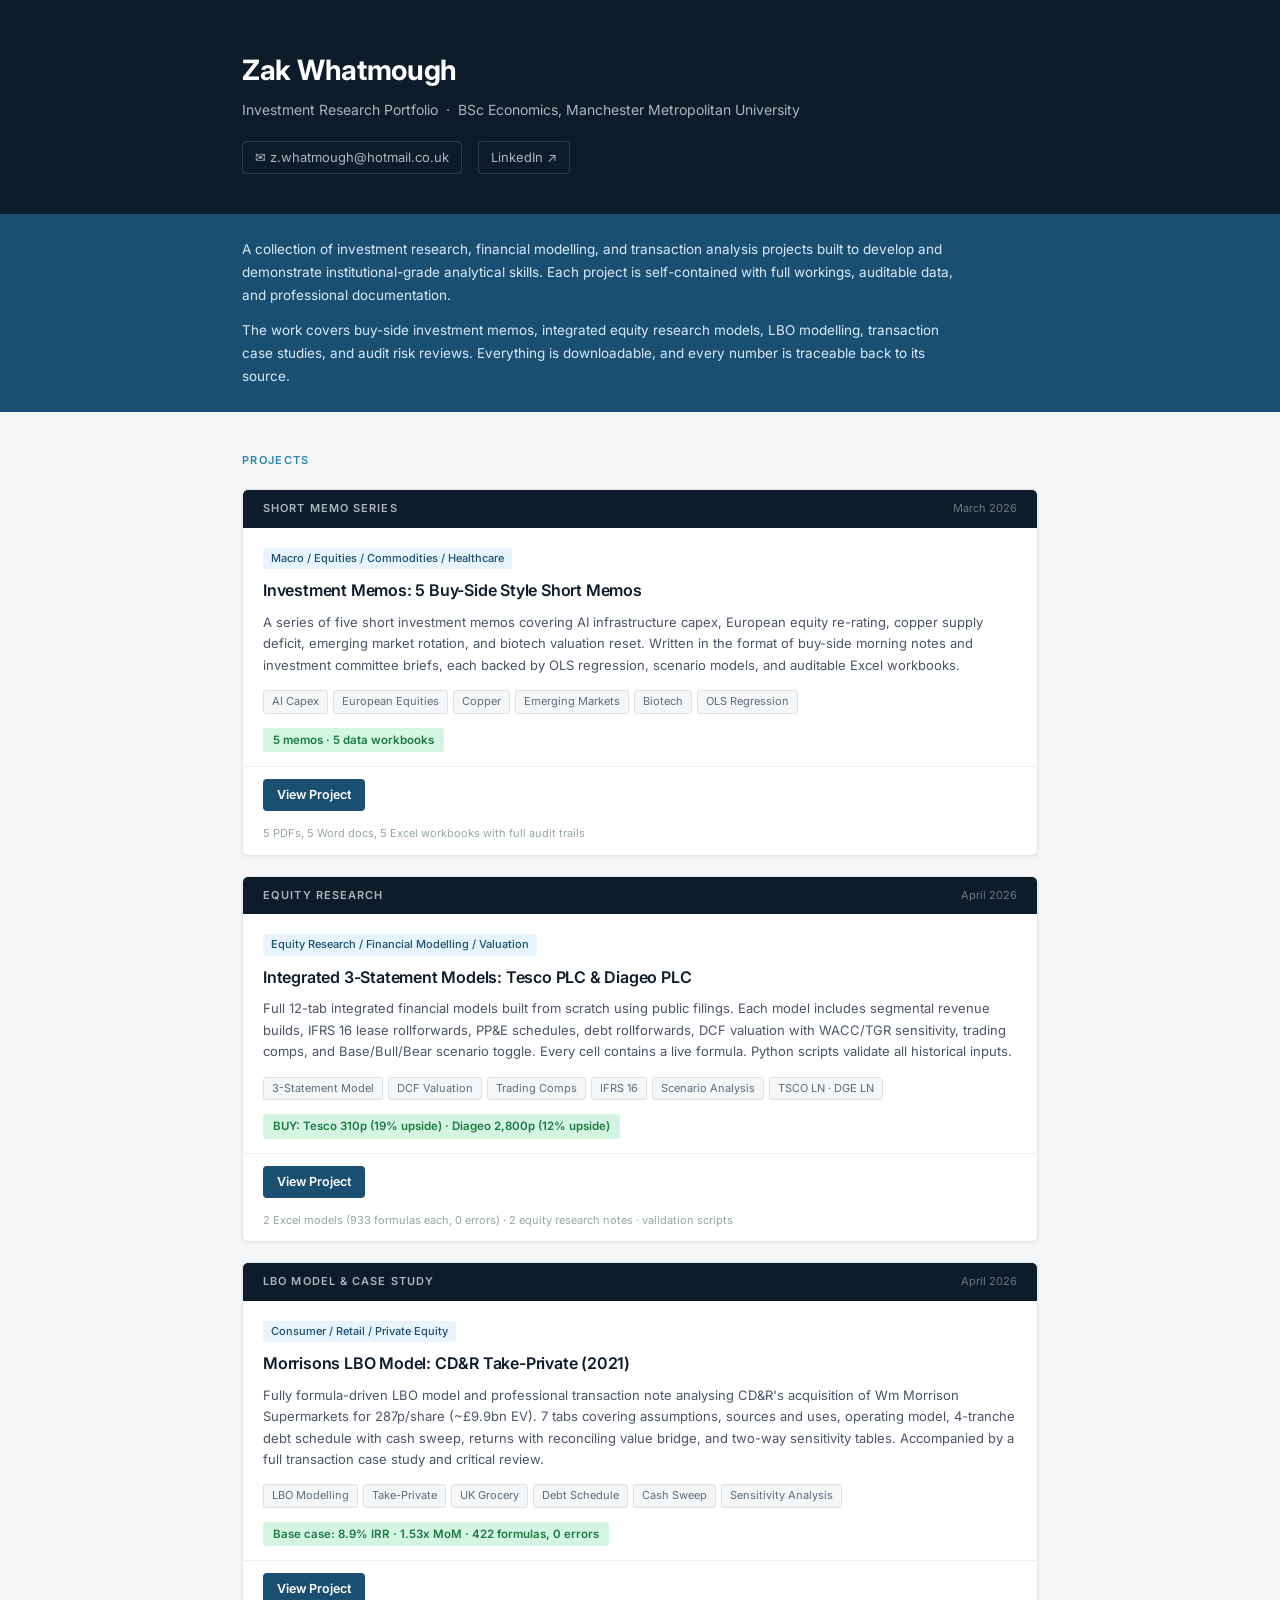
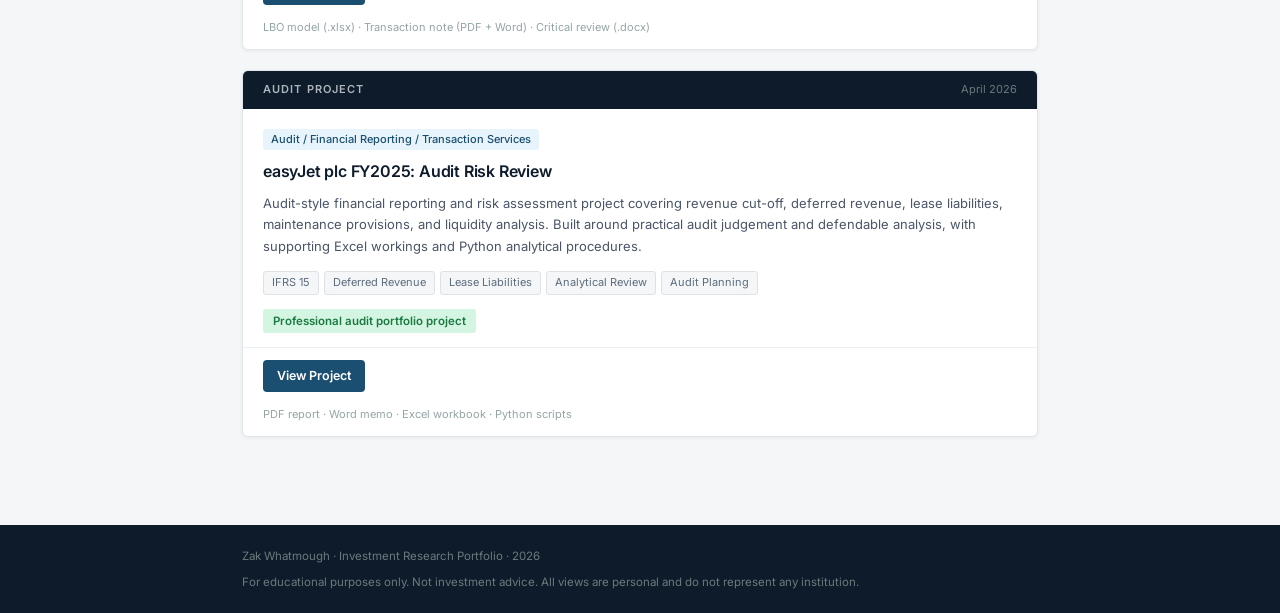
==== commit a77fa4a7: "Restructure site: portfolio hub with project sub-pages Main page is now a clean landing page with fo" ====
--- a/index.html
+++ b/index.html
@@ -3,7 +3,7 @@
 <head>
   <meta charset="UTF-8">
   <meta name="viewport" content="width=device-width, initial-scale=1.0">
-  <title>Zak Whatmough | Investment Research</title>
+  <title>Zak Whatmough | Investment Research Portfolio</title>
   <link rel="preconnect" href="https://fonts.googleapis.com">
   <link href="https://fonts.googleapis.com/css2?family=Inter:wght@300;400;500;600;700&display=swap" rel="stylesheet">
   <style>
@@ -16,7 +16,6 @@
       line-height: 1.6;
     }
 
-    /* ââ HEADER ââ */
     .site-header {
       background: #0D1B2A;
       padding: 48px 0 40px;
@@ -58,45 +57,24 @@
       border-color: rgba(255,255,255,0.4);
     }
 
-    /* ââ ABOUT STRIP ââ */
     .about-strip {
       background: #1B4F72;
-      padding: 20px 0;
+      padding: 24px 0;
     }
     .about-strip-inner {
       max-width: 860px;
       margin: 0 auto;
       padding: 0 32px;
-      display: flex;
-      align-items: flex-start;
-      justify-content: space-between;
-      gap: 32px;
-      flex-wrap: wrap;
     }
     .about-strip p {
       font-size: 13.5px;
       color: #D6EAF8;
-      max-width: 540px;
-      line-height: 1.65;
-    }
-    .tags {
-      display: flex;
-      flex-wrap: wrap;
-      gap: 6px;
-      align-items: flex-start;
-      padding-top: 2px;
-    }
-    .tag {
-      font-size: 11px;
-      font-weight: 500;
-      color: #AED6F1;
-      border: 1px solid rgba(174,214,241,0.35);
-      border-radius: 3px;
-      padding: 3px 8px;
-      white-space: nowrap;
-    }
-
-    /* ââ MAIN CONTENT ââ */
+      max-width: 720px;
+      line-height: 1.7;
+      margin-bottom: 12px;
+    }
+    .about-strip p:last-child { margin-bottom: 0; }
+
     .main {
       max-width: 860px;
       margin: 0 auto;
@@ -112,23 +90,26 @@
       margin-bottom: 20px;
     }
 
-    /* ââ MEMO CARDS ââ */
-    .memos-grid {
+    .projects-grid {
       display: flex;
       flex-direction: column;
       gap: 20px;
       margin-bottom: 48px;
     }
 
-    .memo-card {
+    .project-card {
       background: #FFFFFF;
       border-radius: 6px;
       border: 1px solid #E0E6EA;
       overflow: hidden;
       box-shadow: 0 1px 4px rgba(0,0,0,0.06);
-    }
-
-    .memo-card-header {
+      transition: border-color 0.15s;
+    }
+    .project-card:hover {
+      border-color: #BDD5E5;
+    }
+
+    .project-card-header {
       background: #0D1B2A;
       padding: 10px 20px;
       display: flex;
@@ -136,22 +117,22 @@
       justify-content: space-between;
       gap: 12px;
     }
-    .memo-number {
+    .project-label {
       font-size: 11px;
       font-weight: 600;
       color: #ADB5BD;
       letter-spacing: 0.1em;
     }
-    .memo-date {
+    .project-date {
       font-size: 11px;
       color: #6C7A7D;
     }
 
-    .memo-card-body {
+    .project-card-body {
       padding: 16px 20px 0;
     }
 
-    .memo-sector {
+    .project-sector {
       display: inline-block;
       font-size: 11px;
       font-weight: 500;
@@ -162,7 +143,7 @@
       margin-bottom: 10px;
     }
 
-    .memo-card-body h2 {
+    .project-card-body h2 {
       font-size: 16px;
       font-weight: 600;
       color: #0D1B2A;
@@ -171,20 +152,20 @@
       letter-spacing: -0.2px;
     }
 
-    .memo-thesis {
+    .project-desc {
       font-size: 13px;
       color: #4A5568;
       line-height: 1.65;
       margin-bottom: 14px;
     }
 
-    .memo-tags {
+    .project-tags {
       display: flex;
       flex-wrap: wrap;
       gap: 5px;
       margin-bottom: 12px;
     }
-    .memo-tag {
+    .project-tag {
       font-size: 11px;
       color: #5D6D7E;
       background: #F4F6F8;
@@ -193,7 +174,7 @@
       padding: 2px 8px;
     }
 
-    .memo-call {
+    .project-stat {
       display: inline-block;
       font-size: 11.5px;
       font-weight: 600;
@@ -204,7 +185,7 @@
       margin-bottom: 14px;
     }
 
-    .memo-card-footer {
+    .project-card-footer {
       border-top: 1px solid #EDF0F2;
       padding: 12px 20px;
       display: flex;
@@ -213,7 +194,7 @@
       flex-wrap: wrap;
     }
 
-    .memo-link-primary {
+    .btn-primary {
       font-size: 12.5px;
       font-weight: 600;
       color: #FFFFFF;
@@ -223,9 +204,9 @@
       border-radius: 4px;
       transition: background 0.15s;
     }
-    .memo-link-primary:hover { background: #154360; }
-
-    .memo-link-secondary {
+    .btn-primary:hover { background: #154360; }
+
+    .btn-secondary {
       font-size: 12.5px;
       font-weight: 500;
       color: #2E86AB;
@@ -235,61 +216,18 @@
       border-radius: 4px;
       transition: all 0.15s;
     }
-    .memo-link-secondary:hover {
+    .btn-secondary:hover {
       background: #EAF4FA;
       border-color: #2E86AB;
     }
 
-    .download-note {
+    .footer-note {
       width: 100%;
       font-size: 11px;
       color: #95A5A6;
       padding-top: 4px;
     }
 
-    /* ââ ABOUT SECTION ââ */
-    .about-section {
-      background: #FFFFFF;
-      border-radius: 6px;
-      border: 1px solid #E0E6EA;
-      padding: 28px 28px;
-      margin-bottom: 40px;
-      box-shadow: 0 1px 4px rgba(0,0,0,0.06);
-    }
-    .about-section h3 {
-      font-size: 14px;
-      font-weight: 600;
-      color: #0D1B2A;
-      margin-bottom: 10px;
-    }
-    .about-section p {
-      font-size: 13px;
-      color: #4A5568;
-      line-height: 1.7;
-      margin-bottom: 14px;
-    }
-    .method-list {
-      list-style: none;
-      display: grid;
-      grid-template-columns: 1fr 1fr;
-      gap: 6px 24px;
-    }
-    .method-list li {
-      font-size: 12.5px;
-      color: #5D6D7E;
-      padding-left: 14px;
-      position: relative;
-      line-height: 1.5;
-    }
-    .method-list li::before {
-      content: '-';
-      position: absolute;
-      left: 0;
-      color: #2E86AB;
-      font-weight: 600;
-    }
-
-    /* ââ FOOTER ââ */
     .site-footer {
       background: #0D1B2A;
       padding: 22px 0;
@@ -311,8 +249,6 @@
 
     @media (max-width: 600px) {
       .header-inner h1 { font-size: 22px; }
-      .about-strip-inner { flex-direction: column; }
-      .method-list { grid-template-columns: 1fr; }
       .footer-inner { flex-direction: column; text-align: center; }
     }
   </style>
@@ -323,7 +259,7 @@
   <header class="site-header">
     <div class="header-inner">
       <h1>Zak Whatmough</h1>
-      <p class="header-sub">Investment Research &nbsp;&middot;&nbsp; Short Memo Series &nbsp;&middot;&nbsp; BSc Economics, Manchester Metropolitan University</p>
+      <p class="header-sub">Investment Research Portfolio &nbsp;&middot;&nbsp; BSc Economics, Manchester Metropolitan University</p>
       <div class="header-links">
         <a href="mailto:z.whatmough@hotmail.co.uk">&#9993; z.whatmough@hotmail.co.uk</a>
         <a href="https://www.linkedin.com/in/zak-whatmough" target="_blank">LinkedIn &#8599;</a>
@@ -331,273 +267,124 @@
     </div>
   </header>
 
-  <!-- ABOUT STRIP -->
+  <!-- ABOUT -->
   <div class="about-strip">
     <div class="about-strip-inner">
-      <p>A series of short investment memos written to develop institutional-grade research skills. Each memo covers a sector, macro theme, or market trend, written to the standard of buy-side morning notes and investment committee briefs &mdash; backed by quantitative analysis, OLS regression, and auditable data workbooks.</p>
-      <div class="tags">
-        <span class="tag">Buy-side style</span>
-        <span class="tag">Investment thesis</span>
-        <span class="tag">Macro &amp; markets</span>
-        <span class="tag">Valuation analysis</span>
-        <span class="tag">Risk assessment</span>
-      </div>
+      <p>A collection of investment research, financial modelling, and transaction analysis projects built to develop and demonstrate institutional-grade analytical skills. Each project is self-contained with full workings, auditable data, and professional documentation.</p>
+      <p>The work covers buy-side investment memos, integrated equity research models, LBO modelling, transaction case studies, and audit risk reviews. Everything is downloadable, and every number is traceable back to its source.</p>
     </div>
   </div>
 
   <!-- MAIN -->
   <main class="main">
 
-    <p class="section-label">Published Memos &mdash; Q1 2026</p>
-
-    <div class="memos-grid">
-
-      <!-- SHORT MEMO 01 -->
-      <div class="memo-card">
-        <div class="memo-card-header">
-          <span class="memo-number">SHORT MEMO 01</span>
-          <span class="memo-date">March 2026</span>
-        </div>
-        <div class="memo-card-body">
-          <span class="memo-sector">Technology / Infrastructure</span>
-          <h2>AI Infrastructure: The Picks-and-Shovels Play Beyond the Model Race</h2>
-          <p class="memo-thesis">As hyperscaler capex accelerates toward $600bn in 2026, the beneficiaries are not the model makers but the enablers: power, cooling, and networking infrastructure. These names trade at a significant discount to their end-demand and are priced as industrials despite revenue that is directly tied to AI spend.</p>
-          <div class="memo-tags">
-            <span class="memo-tag">AI Capex Cycle</span>
-            <span class="memo-tag">Power Infrastructure</span>
-            <span class="memo-tag">Valuation Mispricing</span>
-            <span class="memo-tag">VRT &middot; GEV &middot; PWR &middot; ANET</span>
+    <p class="section-label">Projects</p>
+
+    <div class="projects-grid">
+
+      <!-- 1. INVESTMENT MEMOS -->
+      <div class="project-card">
+        <div class="project-card-header">
+          <span class="project-label">SHORT MEMO SERIES</span>
+          <span class="project-date">March 2026</span>
+        </div>
+        <div class="project-card-body">
+          <span class="project-sector">Macro / Equities / Commodities / Healthcare</span>
+          <h2>Investment Memos: 5 Buy-Side Style Short Memos</h2>
+          <p class="project-desc">A series of five short investment memos covering AI infrastructure capex, European equity re-rating, copper supply deficit, emerging market rotation, and biotech valuation reset. Written in the format of buy-side morning notes and investment committee briefs, each backed by OLS regression, scenario models, and auditable Excel workbooks.</p>
+          <div class="project-tags">
+            <span class="project-tag">AI Capex</span>
+            <span class="project-tag">European Equities</span>
+            <span class="project-tag">Copper</span>
+            <span class="project-tag">Emerging Markets</span>
+            <span class="project-tag">Biotech</span>
+            <span class="project-tag">OLS Regression</span>
           </div>
-          <span class="memo-call">Risk-reward increasingly favourable</span>
-        </div>
-        <div class="memo-card-footer">
-          <a class="memo-link-primary" href="memos/memo-01-ai-infrastructure.pdf" target="_blank">View PDF</a>
-          <a class="memo-link-secondary" href="memos/memo-01-ai-infrastructure.docx">Word (.docx)</a>
-          <a class="memo-link-secondary" href="memos/memo-01-ai-infrastructure-data.xlsx" title="Workbook: CapEx regression, valuation comps, OLS diagnostics, scenario model, Charts + Audit Log">Data (.xlsx)</a>
-          <span class="download-note">PDF = final memo &nbsp;&middot;&nbsp; Word = editable source &nbsp;&middot;&nbsp; Excel = data, charts &amp; audit trail</span>
+          <span class="project-stat">5 memos &middot; 5 data workbooks</span>
+        </div>
+        <div class="project-card-footer">
+          <a class="btn-primary" href="memos/">View Project</a>
+          <span class="footer-note">5 PDFs, 5 Word docs, 5 Excel workbooks with full audit trails</span>
         </div>
       </div>
 
-      <!-- SHORT MEMO 02 -->
-      <div class="memo-card">
-        <div class="memo-card-header">
-          <span class="memo-number">SHORT MEMO 02</span>
-          <span class="memo-date">March 2026</span>
-        </div>
-        <div class="memo-card-body">
-          <span class="memo-sector">European Equities / Global Allocation</span>
-          <h2>European Equities: Structural Discount or Opportunity Before Capital Rotation?</h2>
-          <p class="memo-thesis">MSCI Europe trades at a 38% forward P/E discount to the S&amp;P 500, near historic extremes. Around 60% of that gap is explained by index composition: the US carries 30% technology weight versus 8% for Europe. The rest is cyclical. With fiscal regime shift and ECB easing underway, the backdrop is turning at exactly the moment positioning is at record lows.</p>
-          <div class="memo-tags">
-            <span class="memo-tag">Valuation Discount</span>
-            <span class="memo-tag">Sector Composition</span>
-            <span class="memo-tag">Capital Rotation</span>
-            <span class="memo-tag">EZU &middot; ASML &middot; SIE &middot; AIR &middot; DBK</span>
+      <!-- 2. EQUITY RESEARCH MODELS -->
+      <div class="project-card">
+        <div class="project-card-header">
+          <span class="project-label">EQUITY RESEARCH</span>
+          <span class="project-date">April 2026</span>
+        </div>
+        <div class="project-card-body">
+          <span class="project-sector">Equity Research / Financial Modelling / Valuation</span>
+          <h2>Integrated 3-Statement Models: Tesco PLC &amp; Diageo PLC</h2>
+          <p class="project-desc">Full 12-tab integrated financial models built from scratch using public filings. Each model includes segmental revenue builds, IFRS 16 lease rollforwards, PP&amp;E schedules, debt rollforwards, DCF valuation with WACC/TGR sensitivity, trading comps, and Base/Bull/Bear scenario toggle. Every cell contains a live formula. Python scripts validate all historical inputs.</p>
+          <div class="project-tags">
+            <span class="project-tag">3-Statement Model</span>
+            <span class="project-tag">DCF Valuation</span>
+            <span class="project-tag">Trading Comps</span>
+            <span class="project-tag">IFRS 16</span>
+            <span class="project-tag">Scenario Analysis</span>
+            <span class="project-tag">TSCO LN &middot; DGE LN</span>
           </div>
-          <span class="memo-call">Re-rating catalyst building</span>
-        </div>
-        <div class="memo-card-footer">
-          <a class="memo-link-primary" href="memos/memo-02-european-equities.pdf" target="_blank">View PDF</a>
-          <a class="memo-link-secondary" href="memos/memo-02-european-equities.docx">Word (.docx)</a>
-          <a class="memo-link-secondary" href="memos/memo-02-european-equities-data.xlsx" title="Workbook: P/E history, sector composition, OLS regression, scenarios, capital flows, Charts + Audit Log">Data (.xlsx)</a>
-          <span class="download-note">PDF = final memo &nbsp;&middot;&nbsp; Word = editable source &nbsp;&middot;&nbsp; Excel = data, charts &amp; audit trail</span>
+          <span class="project-stat">BUY: Tesco 310p (19% upside) &middot; Diageo 2,800p (12% upside)</span>
+        </div>
+        <div class="project-card-footer">
+          <a class="btn-primary" href="equity-research-models/">View Project</a>
+          <span class="footer-note">2 Excel models (933 formulas each, 0 errors) &middot; 2 equity research notes &middot; validation scripts</span>
         </div>
       </div>
 
-      <!-- SHORT MEMO 03 -->
-      <div class="memo-card">
-        <div class="memo-card-header">
-          <span class="memo-number">SHORT MEMO 03</span>
-          <span class="memo-date">March 2026</span>
-        </div>
-        <div class="memo-card-body">
-          <span class="memo-sector">Commodities / Energy Transition / Macro</span>
-          <h2>Copper: Structural Deficit Meets the Dollar Cycle and Rate Tailwind</h2>
-          <p class="memo-thesis">Copper benefits from energy transition demand, a supply pipeline that cannot close the gap, a turning dollar, and rate cuts: four tailwinds pointing the same way. At $4.70/lb, the market is pricing near-term equilibrium, not the supply shortfall that Wood Mackenzie, the ICSG, and BloombergNEF all project from 2025. That kind of setup has historically preceded multi-year commodity bull runs.</p>
-          <div class="memo-tags">
-            <span class="memo-tag">Energy Transition</span>
-            <span class="memo-tag">Supply Constraint</span>
-            <span class="memo-tag">DXY Correlation</span>
-            <span class="memo-tag">Rate Tailwind</span>
-            <span class="memo-tag">FCX &middot; SCCO &middot; BHP &middot; RIO &middot; COPX</span>
+      <!-- 3. MORRISONS LBO -->
+      <div class="project-card">
+        <div class="project-card-header">
+          <span class="project-label">LBO MODEL &amp; CASE STUDY</span>
+          <span class="project-date">April 2026</span>
+        </div>
+        <div class="project-card-body">
+          <span class="project-sector">Consumer / Retail / Private Equity</span>
+          <h2>Morrisons LBO Model: CD&amp;R Take-Private (2021)</h2>
+          <p class="project-desc">Fully formula-driven LBO model and professional transaction note analysing CD&amp;R's acquisition of Wm Morrison Supermarkets for 287p/share (~&pound;9.9bn EV). 7 tabs covering assumptions, sources and uses, operating model, 4-tranche debt schedule with cash sweep, returns with reconciling value bridge, and two-way sensitivity tables. Accompanied by a full transaction case study and critical review.</p>
+          <div class="project-tags">
+            <span class="project-tag">LBO Modelling</span>
+            <span class="project-tag">Take-Private</span>
+            <span class="project-tag">UK Grocery</span>
+            <span class="project-tag">Debt Schedule</span>
+            <span class="project-tag">Cash Sweep</span>
+            <span class="project-tag">Sensitivity Analysis</span>
           </div>
-          <span class="memo-call">Long copper, macro setup aligning</span>
-        </div>
-        <div class="memo-card-footer">
-          <a class="memo-link-primary" href="memos/memo-03-copper-energy-transition.pdf" target="_blank">View PDF</a>
-          <a class="memo-link-secondary" href="memos/memo-03-copper-energy-transition.docx">Word (.docx)</a>
-          <a class="memo-link-secondary" href="memos/memo-03-copper-data.xlsx" title="Workbook: supply/demand model, mine pipeline, miner comps, OLS regression, LME inventory, Charts + Audit Log">Data (.xlsx)</a>
-          <span class="download-note">PDF = final memo &nbsp;&middot;&nbsp; Word = editable source &nbsp;&middot;&nbsp; Excel = data, charts &amp; audit trail</span>
+          <span class="project-stat">Base case: 8.9% IRR &middot; 1.53x MoM &middot; 422 formulas, 0 errors</span>
+        </div>
+        <div class="project-card-footer">
+          <a class="btn-primary" href="morrisons-lbo/">View Project</a>
+          <span class="footer-note">LBO model (.xlsx) &middot; Transaction note (PDF + Word) &middot; Critical review (.docx)</span>
         </div>
       </div>
 
-      <!-- SHORT MEMO 04 -->
-      <div class="memo-card">
-        <div class="memo-card-header">
-          <span class="memo-number">SHORT MEMO 04</span>
-          <span class="memo-date">March 2026</span>
-        </div>
-        <div class="memo-card-body">
-          <span class="memo-sector">EM Equities / Global Allocation</span>
-          <h2>Emerging Markets: Dollar Peak + Valuation Floor = Re-rating Case</h2>
-          <p class="memo-thesis">MSCI EM trades at an 11.2x forward P/E, a 38% discount to developed markets and near a 20-year extreme, while the DXY appears to be peaking after a secular 30% bull run. History shows EM outperforms by 18-25% in the 12 months following a DXY cycle peak. Positioning is light, valuations are near the floor, and the macro cycle is turning in EM's favour for the first time since 2016.</p>
-          <div class="memo-tags">
-            <span class="memo-tag">DXY Peak Thesis</span>
-            <span class="memo-tag">Valuation Discount</span>
-            <span class="memo-tag">China PMI Recovery</span>
-            <span class="memo-tag">EEM &middot; VWO &middot; FXI &middot; EWZ &middot; INDA &middot; GXC</span>
+      <!-- 4. EASYJET AUDIT -->
+      <div class="project-card">
+        <div class="project-card-header">
+          <span class="project-label">AUDIT PROJECT</span>
+          <span class="project-date">April 2026</span>
+        </div>
+        <div class="project-card-body">
+          <span class="project-sector">Audit / Financial Reporting / Transaction Services</span>
+          <h2>easyJet plc FY2025: Audit Risk Review</h2>
+          <p class="project-desc">Audit-style financial reporting and risk assessment project covering revenue cut-off, deferred revenue, lease liabilities, maintenance provisions, and liquidity analysis. Built around practical audit judgement and defendable analysis, with supporting Excel workings and Python analytical procedures.</p>
+          <div class="project-tags">
+            <span class="project-tag">IFRS 15</span>
+            <span class="project-tag">Deferred Revenue</span>
+            <span class="project-tag">Lease Liabilities</span>
+            <span class="project-tag">Analytical Review</span>
+            <span class="project-tag">Audit Planning</span>
           </div>
-          <span class="memo-call">DXY peak thesis building, discount near 20yr extreme</span>
-        </div>
-        <div class="memo-card-footer">
-          <a class="memo-link-primary" href="memos/memo-04-emerging-markets.pdf" target="_blank">View PDF</a>
-          <a class="memo-link-secondary" href="memos/memo-04-emerging-markets.docx">Word (.docx)</a>
-          <a class="memo-link-secondary" href="memos/memo-04-emerging-markets-data.xlsx" title="Workbook: DXY/EM OLS regression, 20yr P/E history, country valuations, ECB/Fed differential, Charts + Audit Log">Data (.xlsx)</a>
-          <span class="download-note">PDF = final memo &nbsp;&middot;&nbsp; Word = editable source &nbsp;&middot;&nbsp; Excel = data, charts &amp; audit trail</span>
+          <span class="project-stat">Professional audit portfolio project</span>
+        </div>
+        <div class="project-card-footer">
+          <a class="btn-primary" href="easyjet-audit-risk-review/">View Project</a>
+          <span class="footer-note">PDF report &middot; Word memo &middot; Excel workbook &middot; Python scripts</span>
         </div>
       </div>
 
-      <!-- SHORT MEMO 05 -->
-      <div class="memo-card">
-        <div class="memo-card-header">
-          <span class="memo-number">SHORT MEMO 05</span>
-          <span class="memo-date">March 2026</span>
-        </div>
-        <div class="memo-card-body">
-          <span class="memo-sector">Healthcare / Biotech</span>
-          <h2>Biotech &amp; Life Sciences: Valuation Reset Meets the Rate Cycle</h2>
-          <p class="memo-thesis">The XBI trades 27% below its 10-year mean EV/Sales after a 66% drawdown from 2021 to 2022. Rising real yields caused the de-rating by compressing long-duration cash flows. That mechanism is now running in reverse. With the Fed cutting, patent expiries pushing pharma M&amp;A, and the FDA pipeline at a 10-year high, the conditions are in place for a re-rating that does not need an earnings beat to happen.</p>
-          <div class="memo-tags">
-            <span class="memo-tag">Rate Cycle Tailwind</span>
-            <span class="memo-tag">Patent Cliff &amp; M&amp;A</span>
-            <span class="memo-tag">FDA Pipeline</span>
-            <span class="memo-tag">XBI &middot; BGNE &middot; PTCT &middot; EXEL &middot; RCKT &middot; MDGL</span>
-          </div>
-          <span class="memo-call">Rate cycle turning, sector discount near extreme</span>
-        </div>
-        <div class="memo-card-footer">
-          <a class="memo-link-primary" href="memos/memo-05-biotech.pdf" target="_blank">View PDF</a>
-          <a class="memo-link-secondary" href="memos/memo-05-biotech.docx">Word (.docx)</a>
-          <a class="memo-link-secondary" href="memos/memo-05-biotech-data.xlsx" title="Workbook: OLS regression (UST/EV-Sales), trial success rates, M&amp;A premiums, FDA approvals, patent cliff, Charts + Audit Log">Data (.xlsx)</a>
-          <span class="download-note">PDF = final memo &nbsp;&middot;&nbsp; Word = editable source &nbsp;&middot;&nbsp; Excel = data, charts &amp; audit trail</span>
-        </div>
-      </div>
-
-    </div>
-
-    <p class="section-label">Additional Portfolio Projects</p>
-
-    <div class="memos-grid">
-
-      <!-- EQUITY RESEARCH MODELS -->
-      <div class="memo-card">
-        <div class="memo-card-header">
-          <span class="memo-number">EQUITY RESEARCH 01</span>
-          <span class="memo-date">April 2026</span>
-        </div>
-        <div class="memo-card-body">
-          <span class="memo-sector">Equity Research / Financial Modelling / Valuation</span>
-          <h2>Integrated 3-Statement Models: Tesco PLC &amp; Diageo PLC</h2>
-          <p class="memo-thesis">Full 12-tab integrated financial models built from scratch using public filings, covering Tesco (UK grocery, 27% market share) and Diageo (global spirits, brands including Johnnie Walker and Guinness). Each model includes segmental revenue builds, IFRS 16 lease rollforwards, PP&amp;E schedules, debt rollforwards, DCF valuation with WACC/TGR sensitivity, trading comps, and a Base/Bull/Bear scenario toggle. Every cell contains a live Excel formula. Python scripts validate all historical inputs.</p>
-          <div class="memo-tags">
-            <span class="memo-tag">3-Statement Model</span>
-            <span class="memo-tag">DCF Valuation</span>
-            <span class="memo-tag">Trading Comps</span>
-            <span class="memo-tag">IFRS 16</span>
-            <span class="memo-tag">Scenario Analysis</span>
-            <span class="memo-tag">TSCO LN &middot; DGE LN</span>
-          </div>
-          <span class="memo-call">BUY: Tesco 310p (19% upside) &middot; Diageo 2,800p (12% upside)</span>
-        </div>
-        <div class="memo-card-footer">
-          <a class="memo-link-primary" href="equity-research-models/index.html">View Project</a>
-          <a class="memo-link-secondary" href="equity-research-models/Tesco_Equity_Research_Model_v2.xlsx">Tesco Model (.xlsx)</a>
-          <a class="memo-link-secondary" href="equity-research-models/Diageo_Equity_Research_Model_v2.xlsx">Diageo Model (.xlsx)</a>
-          <a class="memo-link-secondary" href="equity-research-models/Tesco_Equity_Research_Note_v2.docx">Tesco Note (.docx)</a>
-          <a class="memo-link-secondary" href="equity-research-models/Diageo_Equity_Research_Note_v2.docx">Diageo Note (.docx)</a>
-          <span class="download-note">Project page = full overview &middot; Excel = 12-tab integrated models (933 formulas each, 0 errors) &middot; Word = 3-page equity research notes</span>
-        </div>
-      </div>
-
-      <!-- EASYJET AUDIT -->
-      <div class="memo-card">
-        <div class="memo-card-header">
-          <span class="memo-number">AUDIT PROJECT 01</span>
-          <span class="memo-date">April 2026</span>
-        </div>
-        <div class="memo-card-body">
-          <span class="memo-sector">Audit / Financial Reporting / Transaction Services</span>
-          <h2>easyJet plc FY2025: Audit Risk Review</h2>
-          <p class="memo-thesis">Audit-style financial reporting and risk assessment project on easyJet plc, built around revenue cut-off, deferred revenue, lease liabilities, maintenance provisions, liquidity, and supporting Excel and Python workings. The emphasis is on practical audit judgement and defendable analysis rather than academic commentary.</p>
-          <div class="memo-tags">
-            <span class="memo-tag">IFRS 15</span>
-            <span class="memo-tag">Deferred Revenue</span>
-            <span class="memo-tag">Lease Liabilities</span>
-            <span class="memo-tag">Analytical Review</span>
-            <span class="memo-tag">Audit Planning</span>
-          </div>
-          <span class="memo-call">Professional audit portfolio project</span>
-        </div>
-        <div class="memo-card-footer">
-          <a class="memo-link-primary" href="easyjet-audit-risk-review/index.html">View Project</a>
-          <a class="memo-link-secondary" href="easyjet-audit-risk-review/docs/easyjet-audit-risk-review.pdf" target="_blank">PDF Report</a>
-          <a class="memo-link-secondary" href="easyjet-audit-risk-review/docs/easyjet-audit-risk-review.docx">Word (.docx)</a>
-          <a class="memo-link-secondary" href="easyjet-audit-risk-review/data/easyjet-audit-risk-review.xlsx">Workbook (.xlsx)</a>
-          <span class="download-note">Project page = overview and file links &nbsp;&middot;&nbsp; PDF = final report &nbsp;&middot;&nbsp; Word = editable memo &nbsp;&middot;&nbsp; Excel = workings and audit trail</span>
-        </div>
-      </div>
-
-      <!-- MORRISONS LBO -->
-      <div class="memo-card">
-        <div class="memo-card-header">
-          <span class="memo-number">LBO PROJECT 01</span>
-          <span class="memo-date">April 2026</span>
-        </div>
-        <div class="memo-card-body">
-          <span class="memo-sector">Consumer / Retail / Private Equity</span>
-          <h2>Morrisons LBO Model &amp; Transaction Case Study: CD&amp;R Take-Private (2021)</h2>
-          <p class="memo-thesis">Fully formula-driven LBO model (7 tabs, 422 formulas, zero errors) and professional transaction note analysing CD&amp;R's acquisition of Wm Morrison Supermarkets for 287p/share (~&pound;9.9bn EV). Covers investment thesis, 4-tranche debt schedule with cash sweep, value creation bridge, sensitivity analysis, and returns across three scenarios. Base case: 8.9% IRR, 1.53x MoM over a five year hold.</p>
-          <div class="memo-tags">
-            <span class="memo-tag">LBO Modelling</span>
-            <span class="memo-tag">Take-Private</span>
-            <span class="memo-tag">UK Grocery</span>
-            <span class="memo-tag">Debt Schedule</span>
-            <span class="memo-tag">Cash Sweep</span>
-            <span class="memo-tag">Sensitivity Analysis</span>
-            <span class="memo-tag">Value Bridge</span>
-          </div>
-          <span class="memo-call">Base case IRR 8.9% / 1.53x MoM</span>
-        </div>
-        <div class="memo-card-footer">
-          <a class="memo-link-primary" href="morrisons-lbo/index.html">View Project</a>
-          <a class="memo-link-secondary" href="morrisons-lbo/Morrisons_Transaction_Note_2021.pdf" target="_blank">PDF Note</a>
-          <a class="memo-link-secondary" href="morrisons-lbo/Morrisons_LBO_Model_2021.xlsx">LBO Model (.xlsx)</a>
-          <a class="memo-link-secondary" href="morrisons-lbo/Morrisons_Transaction_Note_2021.docx">Word (.docx)</a>
-          <span class="download-note">Project page = full overview &middot; PDF = transaction note &middot; Excel = 7-tab LBO model (422 formulas, 0 errors) &middot; Word = editable note</span>
-        </div>
-      </div>
-
-    </div>
-
-    <!-- ABOUT SECTION -->
-    <p class="section-label">About This Series</p>
-
-    <div class="about-section">
-      <h3>Why short memos?</h3>
-      <p>Professional investment research demands concision without sacrificing rigour. Each memo communicates a complete investment thesis &mdash; the data, the risks, and a clear stance &mdash; in the format used for buy-side morning notes, investment committee briefs, and private equity screening memos. Short enough to read in five minutes. Substantive enough to stand behind.</p>
-
-      <h3>Methodology</h3>
-      <p>Each memo follows the same framework:</p>
-      <ul class="method-list">
-        <li>Identify a sector, macro theme, or market trend</li>
-        <li>Articulate the catalyst and exit condition</li>
-        <li>Form a falsifiable thesis with data anchors</li>
-        <li>Risk-weight the case honestly</li>
-        <li>Identify the key constraint or transmission mechanism</li>
-        <li>Quantify the mispricing or opportunity</li>
-      </ul>
-      <br>
-      <p style="margin-bottom:0;">Every memo is backed by a supporting Excel workbook containing the underlying data, OLS regression outputs, scenario models, and charts &mdash; all fully auditable with a dedicated Audit Log tab showing exactly how each figure was derived.</p>
     </div>
 
   </main>
@@ -605,7 +392,7 @@
   <!-- FOOTER -->
   <footer class="site-footer">
     <div class="footer-inner">
-      <p>Zak Whatmough &nbsp;&middot;&nbsp; Short Memo Series &nbsp;&middot;&nbsp; 2026</p>
+      <p>Zak Whatmough &middot; Investment Research Portfolio &middot; 2026</p>
       <p>For educational purposes only. Not investment advice. All views are personal and do not represent any institution.</p>
     </div>
   </footer>
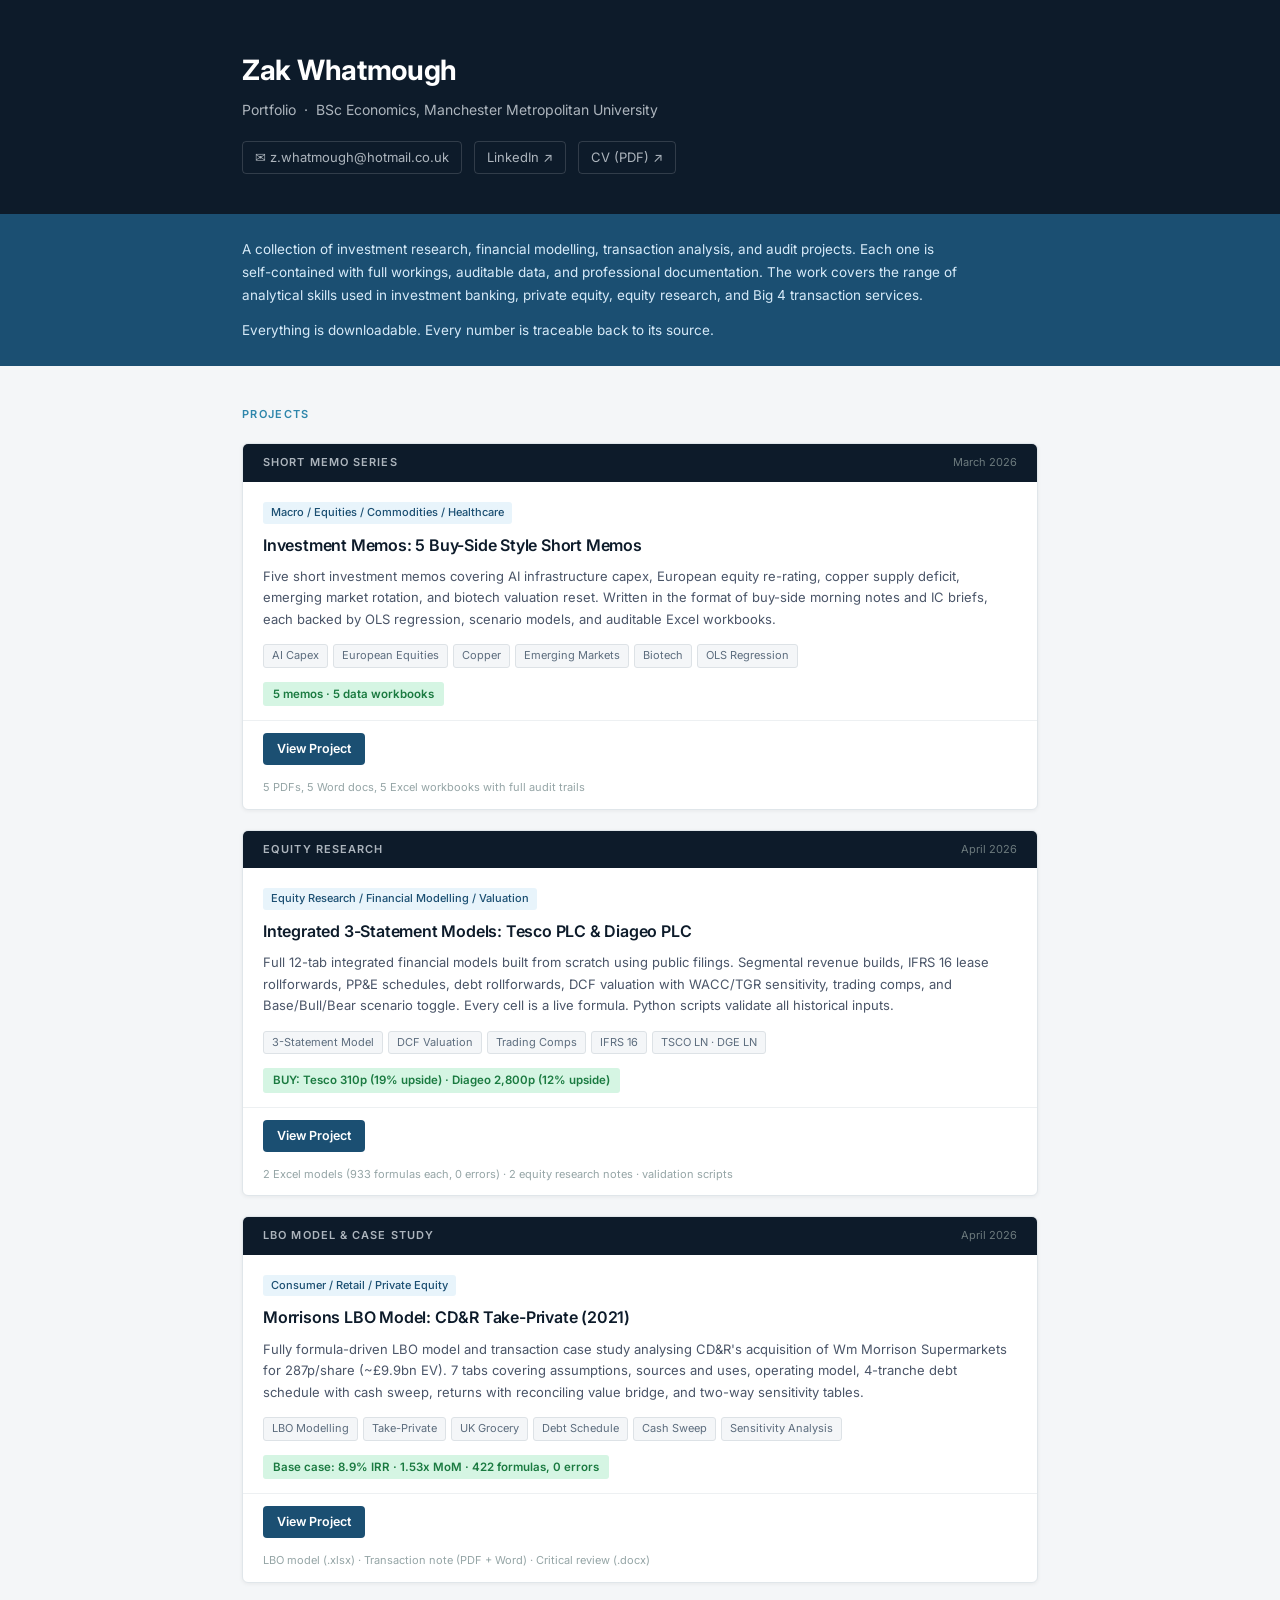
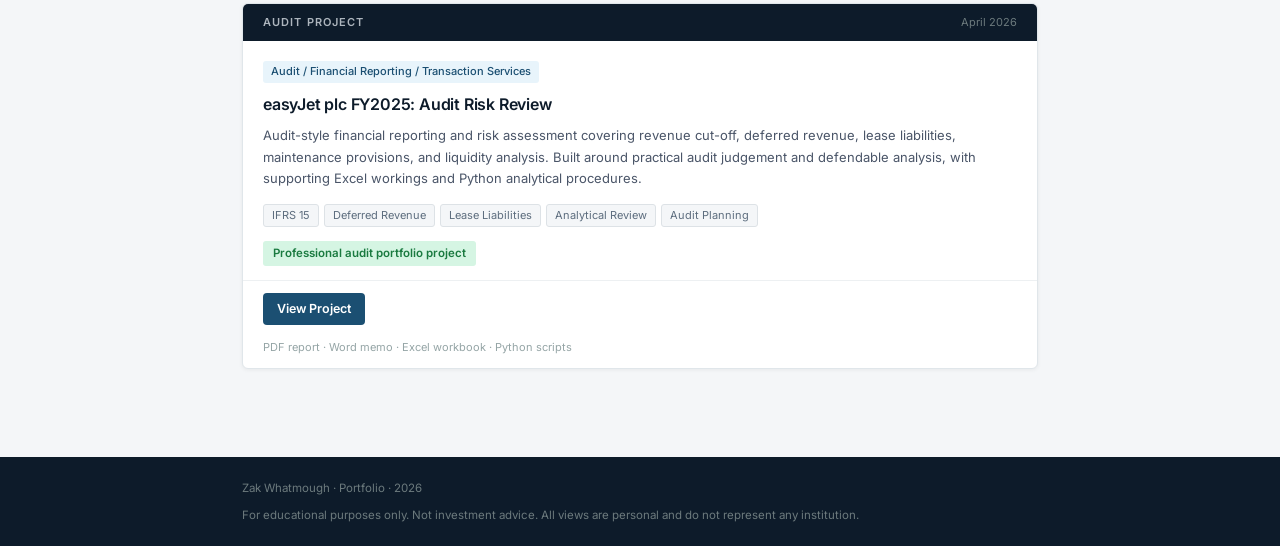
==== commit 13360a0e: "Redesign all sub-pages with consistent layout, CV link, skills and sources sections Co-Authored-By: " ====
--- a/index.html
+++ b/index.html
@@ -3,249 +3,49 @@
 <head>
   <meta charset="UTF-8">
   <meta name="viewport" content="width=device-width, initial-scale=1.0">
-  <title>Zak Whatmough | Investment Research Portfolio</title>
+  <title>Zak Whatmough | Portfolio</title>
   <link rel="preconnect" href="https://fonts.googleapis.com">
   <link href="https://fonts.googleapis.com/css2?family=Inter:wght@300;400;500;600;700&display=swap" rel="stylesheet">
   <style>
     *, *::before, *::after { box-sizing: border-box; margin: 0; padding: 0; }
+    body { font-family: 'Inter', -apple-system, sans-serif; background: #F4F6F8; color: #1C2833; line-height: 1.6; }
 
-    body {
-      font-family: 'Inter', -apple-system, BlinkMacSystemFont, sans-serif;
-      background: #F4F6F8;
-      color: #1C2833;
-      line-height: 1.6;
-    }
+    .site-header { background: #0D1B2A; padding: 48px 0 40px; }
+    .header-inner { max-width: 860px; margin: 0 auto; padding: 0 32px; }
+    .header-inner h1 { font-size: 28px; font-weight: 700; color: #FFF; letter-spacing: -0.3px; margin-bottom: 6px; }
+    .header-sub { font-size: 14px; color: #ADB5BD; font-weight: 400; margin-bottom: 20px; }
+    .header-links { display: flex; gap: 12px; flex-wrap: wrap; }
+    .header-links a { font-size: 13px; color: #ADB5BD; text-decoration: none; border: 1px solid rgba(255,255,255,0.15); padding: 5px 12px; border-radius: 4px; transition: all 0.15s; }
+    .header-links a:hover { color: #FFF; border-color: rgba(255,255,255,0.4); }
 
-    .site-header {
-      background: #0D1B2A;
-      padding: 48px 0 40px;
-    }
-    .header-inner {
-      max-width: 860px;
-      margin: 0 auto;
-      padding: 0 32px;
-    }
-    .header-inner h1 {
-      font-size: 28px;
-      font-weight: 700;
-      color: #FFFFFF;
-      letter-spacing: -0.3px;
-      margin-bottom: 6px;
-    }
-    .header-sub {
-      font-size: 14px;
-      color: #ADB5BD;
-      font-weight: 400;
-      margin-bottom: 20px;
-    }
-    .header-links {
-      display: flex;
-      gap: 16px;
-      flex-wrap: wrap;
-    }
-    .header-links a {
-      font-size: 13px;
-      color: #ADB5BD;
-      text-decoration: none;
-      border: 1px solid rgba(255,255,255,0.15);
-      padding: 5px 12px;
-      border-radius: 4px;
-      transition: all 0.15s;
-    }
-    .header-links a:hover {
-      color: #FFFFFF;
-      border-color: rgba(255,255,255,0.4);
-    }
-
-    .about-strip {
-      background: #1B4F72;
-      padding: 24px 0;
-    }
-    .about-strip-inner {
-      max-width: 860px;
-      margin: 0 auto;
-      padding: 0 32px;
-    }
-    .about-strip p {
-      font-size: 13.5px;
-      color: #D6EAF8;
-      max-width: 720px;
-      line-height: 1.7;
-      margin-bottom: 12px;
-    }
+    .about-strip { background: #1B4F72; padding: 24px 0; }
+    .about-strip-inner { max-width: 860px; margin: 0 auto; padding: 0 32px; }
+    .about-strip p { font-size: 13.5px; color: #D6EAF8; max-width: 720px; line-height: 1.7; margin-bottom: 12px; }
     .about-strip p:last-child { margin-bottom: 0; }
 
-    .main {
-      max-width: 860px;
-      margin: 0 auto;
-      padding: 40px 32px;
-    }
+    .main { max-width: 860px; margin: 0 auto; padding: 40px 32px; }
+    .section-label { font-size: 11px; font-weight: 600; letter-spacing: 0.12em; text-transform: uppercase; color: #2E86AB; margin-bottom: 20px; }
 
-    .section-label {
-      font-size: 11px;
-      font-weight: 600;
-      letter-spacing: 0.12em;
-      text-transform: uppercase;
-      color: #2E86AB;
-      margin-bottom: 20px;
-    }
+    .projects-grid { display: flex; flex-direction: column; gap: 20px; margin-bottom: 48px; }
+    .project-card { background: #FFF; border-radius: 6px; border: 1px solid #E0E6EA; overflow: hidden; box-shadow: 0 1px 4px rgba(0,0,0,0.06); }
+    .project-card-header { background: #0D1B2A; padding: 10px 20px; display: flex; align-items: center; justify-content: space-between; }
+    .project-label { font-size: 11px; font-weight: 600; color: #ADB5BD; letter-spacing: 0.1em; }
+    .project-date { font-size: 11px; color: #6C7A7D; }
+    .project-card-body { padding: 16px 20px 0; }
+    .project-sector { display: inline-block; font-size: 11px; font-weight: 500; color: #1B4F72; background: #E8F4FB; border-radius: 3px; padding: 2px 8px; margin-bottom: 10px; }
+    .project-card-body h2 { font-size: 16px; font-weight: 600; color: #0D1B2A; line-height: 1.4; margin-bottom: 10px; letter-spacing: -0.2px; }
+    .project-desc { font-size: 13px; color: #4A5568; line-height: 1.65; margin-bottom: 14px; }
+    .project-tags { display: flex; flex-wrap: wrap; gap: 5px; margin-bottom: 12px; }
+    .project-tag { font-size: 11px; color: #5D6D7E; background: #F4F6F8; border: 1px solid #DDE2E6; border-radius: 3px; padding: 2px 8px; }
+    .project-stat { display: inline-block; font-size: 11.5px; font-weight: 600; color: #1A7A40; background: #D5F5E3; border-radius: 3px; padding: 3px 10px; margin-bottom: 14px; }
+    .project-card-footer { border-top: 1px solid #EDF0F2; padding: 12px 20px; display: flex; align-items: center; gap: 10px; flex-wrap: wrap; }
+    .btn-primary { font-size: 12.5px; font-weight: 600; color: #FFF; background: #1B4F72; text-decoration: none; padding: 6px 14px; border-radius: 4px; transition: background 0.15s; }
+    .btn-primary:hover { background: #154360; }
+    .footer-note { width: 100%; font-size: 11px; color: #95A5A6; padding-top: 4px; }
 
-    .projects-grid {
-      display: flex;
-      flex-direction: column;
-      gap: 20px;
-      margin-bottom: 48px;
-    }
-
-    .project-card {
-      background: #FFFFFF;
-      border-radius: 6px;
-      border: 1px solid #E0E6EA;
-      overflow: hidden;
-      box-shadow: 0 1px 4px rgba(0,0,0,0.06);
-      transition: border-color 0.15s;
-    }
-    .project-card:hover {
-      border-color: #BDD5E5;
-    }
-
-    .project-card-header {
-      background: #0D1B2A;
-      padding: 10px 20px;
-      display: flex;
-      align-items: center;
-      justify-content: space-between;
-      gap: 12px;
-    }
-    .project-label {
-      font-size: 11px;
-      font-weight: 600;
-      color: #ADB5BD;
-      letter-spacing: 0.1em;
-    }
-    .project-date {
-      font-size: 11px;
-      color: #6C7A7D;
-    }
-
-    .project-card-body {
-      padding: 16px 20px 0;
-    }
-
-    .project-sector {
-      display: inline-block;
-      font-size: 11px;
-      font-weight: 500;
-      color: #1B4F72;
-      background: #E8F4FB;
-      border-radius: 3px;
-      padding: 2px 8px;
-      margin-bottom: 10px;
-    }
-
-    .project-card-body h2 {
-      font-size: 16px;
-      font-weight: 600;
-      color: #0D1B2A;
-      line-height: 1.4;
-      margin-bottom: 10px;
-      letter-spacing: -0.2px;
-    }
-
-    .project-desc {
-      font-size: 13px;
-      color: #4A5568;
-      line-height: 1.65;
-      margin-bottom: 14px;
-    }
-
-    .project-tags {
-      display: flex;
-      flex-wrap: wrap;
-      gap: 5px;
-      margin-bottom: 12px;
-    }
-    .project-tag {
-      font-size: 11px;
-      color: #5D6D7E;
-      background: #F4F6F8;
-      border: 1px solid #DDE2E6;
-      border-radius: 3px;
-      padding: 2px 8px;
-    }
-
-    .project-stat {
-      display: inline-block;
-      font-size: 11.5px;
-      font-weight: 600;
-      color: #1A7A40;
-      background: #D5F5E3;
-      border-radius: 3px;
-      padding: 3px 10px;
-      margin-bottom: 14px;
-    }
-
-    .project-card-footer {
-      border-top: 1px solid #EDF0F2;
-      padding: 12px 20px;
-      display: flex;
-      align-items: center;
-      gap: 10px;
-      flex-wrap: wrap;
-    }
-
-    .btn-primary {
-      font-size: 12.5px;
-      font-weight: 600;
-      color: #FFFFFF;
-      background: #1B4F72;
-      text-decoration: none;
-      padding: 6px 14px;
-      border-radius: 4px;
-      transition: background 0.15s;
-    }
-    .btn-primary:hover { background: #154360; }
-
-    .btn-secondary {
-      font-size: 12.5px;
-      font-weight: 500;
-      color: #2E86AB;
-      text-decoration: none;
-      padding: 6px 12px;
-      border: 1px solid #BDD5E5;
-      border-radius: 4px;
-      transition: all 0.15s;
-    }
-    .btn-secondary:hover {
-      background: #EAF4FA;
-      border-color: #2E86AB;
-    }
-
-    .footer-note {
-      width: 100%;
-      font-size: 11px;
-      color: #95A5A6;
-      padding-top: 4px;
-    }
-
-    .site-footer {
-      background: #0D1B2A;
-      padding: 22px 0;
-    }
-    .footer-inner {
-      max-width: 860px;
-      margin: 0 auto;
-      padding: 0 32px;
-      display: flex;
-      justify-content: space-between;
-      align-items: center;
-      flex-wrap: wrap;
-      gap: 8px;
-    }
-    .footer-inner p {
-      font-size: 11.5px;
-      color: #6C7A7D;
-    }
+    .site-footer { background: #0D1B2A; padding: 22px 0; }
+    .footer-inner { max-width: 860px; margin: 0 auto; padding: 0 32px; display: flex; justify-content: space-between; align-items: center; flex-wrap: wrap; gap: 8px; }
+    .footer-inner p { font-size: 11.5px; color: #6C7A7D; }
 
     @media (max-width: 600px) {
       .header-inner h1 { font-size: 22px; }
@@ -255,27 +55,25 @@
 </head>
 <body>
 
-  <!-- HEADER -->
   <header class="site-header">
     <div class="header-inner">
       <h1>Zak Whatmough</h1>
-      <p class="header-sub">Investment Research Portfolio &nbsp;&middot;&nbsp; BSc Economics, Manchester Metropolitan University</p>
+      <p class="header-sub">Portfolio &nbsp;&middot;&nbsp; BSc Economics, Manchester Metropolitan University</p>
       <div class="header-links">
         <a href="mailto:z.whatmough@hotmail.co.uk">&#9993; z.whatmough@hotmail.co.uk</a>
         <a href="https://www.linkedin.com/in/zak-whatmough" target="_blank">LinkedIn &#8599;</a>
+        <a href="Zak_Whatmough_CV.pdf" target="_blank">CV (PDF) &#8599;</a>
       </div>
     </div>
   </header>
 
-  <!-- ABOUT -->
   <div class="about-strip">
     <div class="about-strip-inner">
-      <p>A collection of investment research, financial modelling, and transaction analysis projects built to develop and demonstrate institutional-grade analytical skills. Each project is self-contained with full workings, auditable data, and professional documentation.</p>
-      <p>The work covers buy-side investment memos, integrated equity research models, LBO modelling, transaction case studies, and audit risk reviews. Everything is downloadable, and every number is traceable back to its source.</p>
+      <p>A collection of investment research, financial modelling, transaction analysis, and audit projects. Each one is self-contained with full workings, auditable data, and professional documentation. The work covers the range of analytical skills used in investment banking, private equity, equity research, and Big 4 transaction services.</p>
+      <p>Everything is downloadable. Every number is traceable back to its source.</p>
     </div>
   </div>
 
-  <!-- MAIN -->
   <main class="main">
 
     <p class="section-label">Projects</p>
@@ -291,7 +89,7 @@
         <div class="project-card-body">
           <span class="project-sector">Macro / Equities / Commodities / Healthcare</span>
           <h2>Investment Memos: 5 Buy-Side Style Short Memos</h2>
-          <p class="project-desc">A series of five short investment memos covering AI infrastructure capex, European equity re-rating, copper supply deficit, emerging market rotation, and biotech valuation reset. Written in the format of buy-side morning notes and investment committee briefs, each backed by OLS regression, scenario models, and auditable Excel workbooks.</p>
+          <p class="project-desc">Five short investment memos covering AI infrastructure capex, European equity re-rating, copper supply deficit, emerging market rotation, and biotech valuation reset. Written in the format of buy-side morning notes and IC briefs, each backed by OLS regression, scenario models, and auditable Excel workbooks.</p>
           <div class="project-tags">
             <span class="project-tag">AI Capex</span>
             <span class="project-tag">European Equities</span>
@@ -317,13 +115,12 @@
         <div class="project-card-body">
           <span class="project-sector">Equity Research / Financial Modelling / Valuation</span>
           <h2>Integrated 3-Statement Models: Tesco PLC &amp; Diageo PLC</h2>
-          <p class="project-desc">Full 12-tab integrated financial models built from scratch using public filings. Each model includes segmental revenue builds, IFRS 16 lease rollforwards, PP&amp;E schedules, debt rollforwards, DCF valuation with WACC/TGR sensitivity, trading comps, and Base/Bull/Bear scenario toggle. Every cell contains a live formula. Python scripts validate all historical inputs.</p>
+          <p class="project-desc">Full 12-tab integrated financial models built from scratch using public filings. Segmental revenue builds, IFRS 16 lease rollforwards, PP&amp;E schedules, debt rollforwards, DCF valuation with WACC/TGR sensitivity, trading comps, and Base/Bull/Bear scenario toggle. Every cell is a live formula. Python scripts validate all historical inputs.</p>
           <div class="project-tags">
             <span class="project-tag">3-Statement Model</span>
             <span class="project-tag">DCF Valuation</span>
             <span class="project-tag">Trading Comps</span>
             <span class="project-tag">IFRS 16</span>
-            <span class="project-tag">Scenario Analysis</span>
             <span class="project-tag">TSCO LN &middot; DGE LN</span>
           </div>
           <span class="project-stat">BUY: Tesco 310p (19% upside) &middot; Diageo 2,800p (12% upside)</span>
@@ -343,7 +140,7 @@
         <div class="project-card-body">
           <span class="project-sector">Consumer / Retail / Private Equity</span>
           <h2>Morrisons LBO Model: CD&amp;R Take-Private (2021)</h2>
-          <p class="project-desc">Fully formula-driven LBO model and professional transaction note analysing CD&amp;R's acquisition of Wm Morrison Supermarkets for 287p/share (~&pound;9.9bn EV). 7 tabs covering assumptions, sources and uses, operating model, 4-tranche debt schedule with cash sweep, returns with reconciling value bridge, and two-way sensitivity tables. Accompanied by a full transaction case study and critical review.</p>
+          <p class="project-desc">Fully formula-driven LBO model and transaction case study analysing CD&amp;R's acquisition of Wm Morrison Supermarkets for 287p/share (~&pound;9.9bn EV). 7 tabs covering assumptions, sources and uses, operating model, 4-tranche debt schedule with cash sweep, returns with reconciling value bridge, and two-way sensitivity tables.</p>
           <div class="project-tags">
             <span class="project-tag">LBO Modelling</span>
             <span class="project-tag">Take-Private</span>
@@ -369,7 +166,7 @@
         <div class="project-card-body">
           <span class="project-sector">Audit / Financial Reporting / Transaction Services</span>
           <h2>easyJet plc FY2025: Audit Risk Review</h2>
-          <p class="project-desc">Audit-style financial reporting and risk assessment project covering revenue cut-off, deferred revenue, lease liabilities, maintenance provisions, and liquidity analysis. Built around practical audit judgement and defendable analysis, with supporting Excel workings and Python analytical procedures.</p>
+          <p class="project-desc">Audit-style financial reporting and risk assessment covering revenue cut-off, deferred revenue, lease liabilities, maintenance provisions, and liquidity analysis. Built around practical audit judgement and defendable analysis, with supporting Excel workings and Python analytical procedures.</p>
           <div class="project-tags">
             <span class="project-tag">IFRS 15</span>
             <span class="project-tag">Deferred Revenue</span>
@@ -389,10 +186,9 @@
 
   </main>
 
-  <!-- FOOTER -->
   <footer class="site-footer">
     <div class="footer-inner">
-      <p>Zak Whatmough &middot; Investment Research Portfolio &middot; 2026</p>
+      <p>Zak Whatmough &middot; Portfolio &middot; 2026</p>
       <p>For educational purposes only. Not investment advice. All views are personal and do not represent any institution.</p>
     </div>
   </footer>
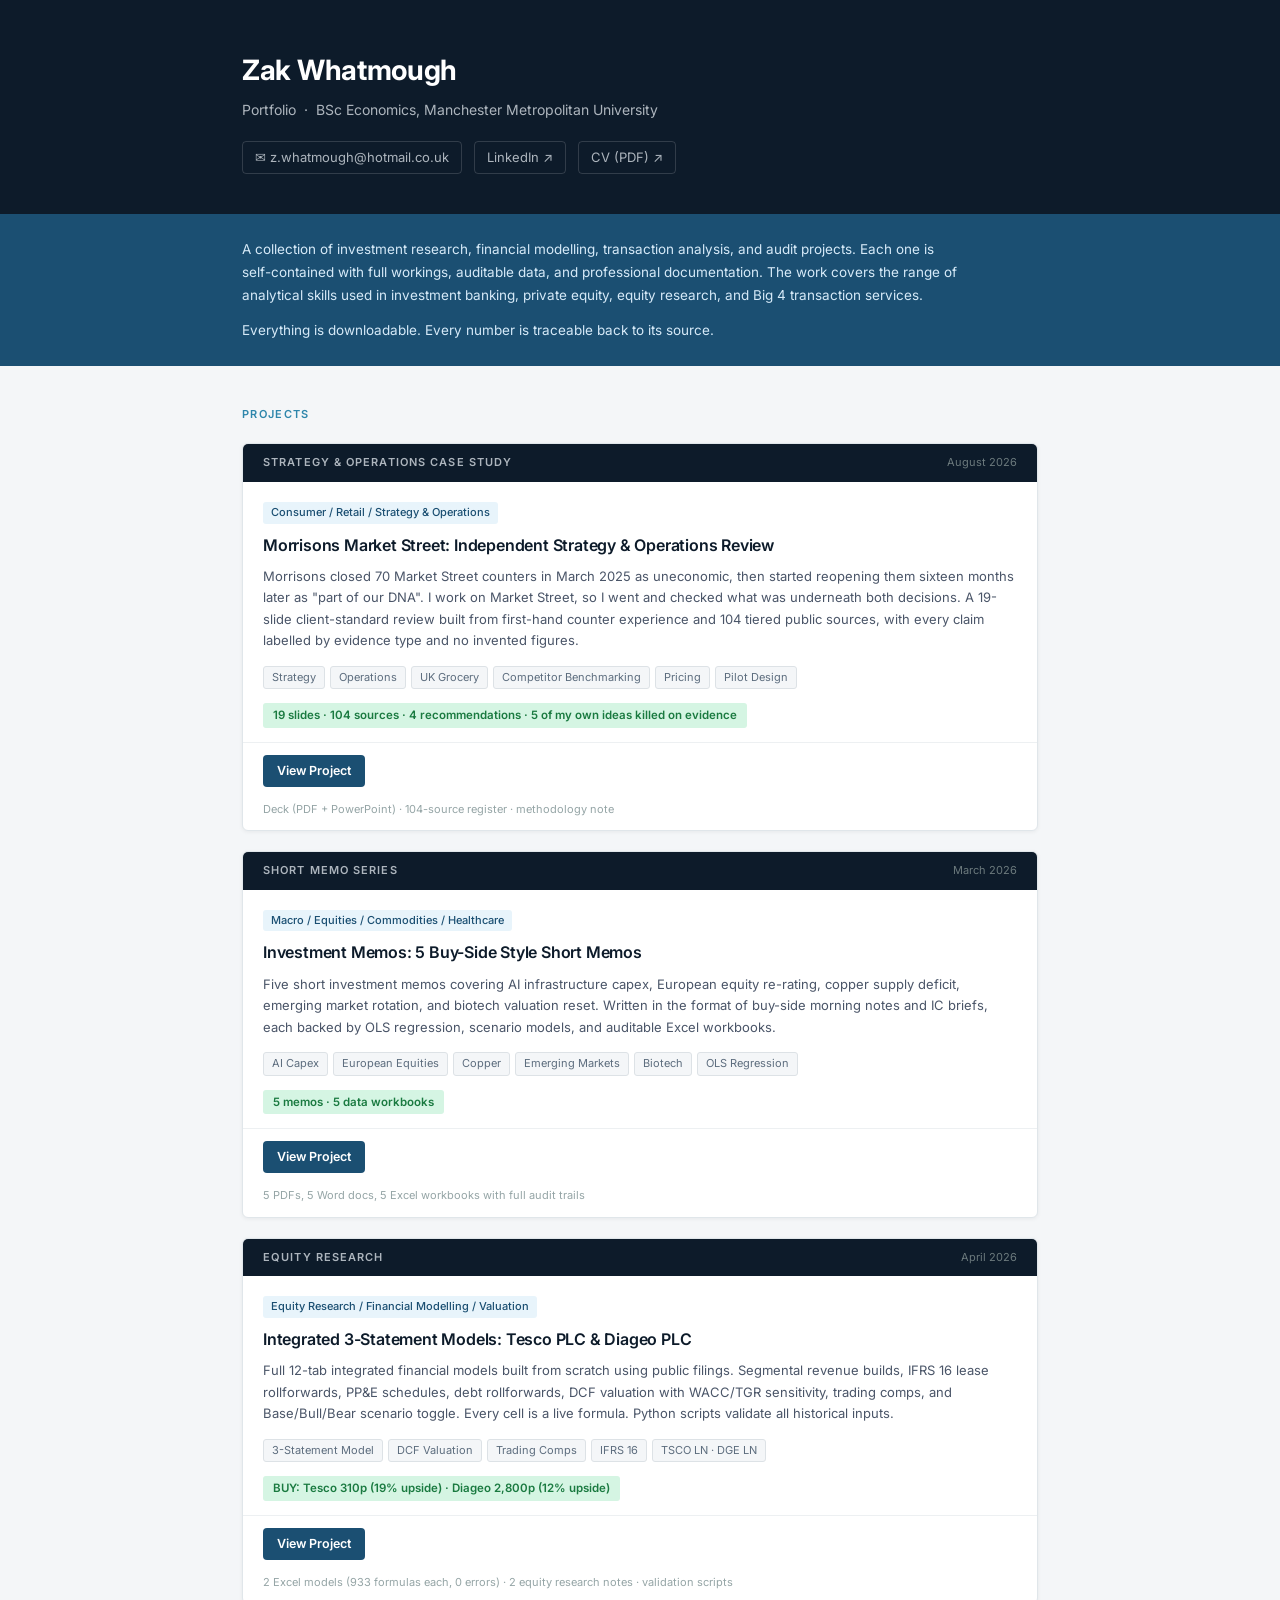
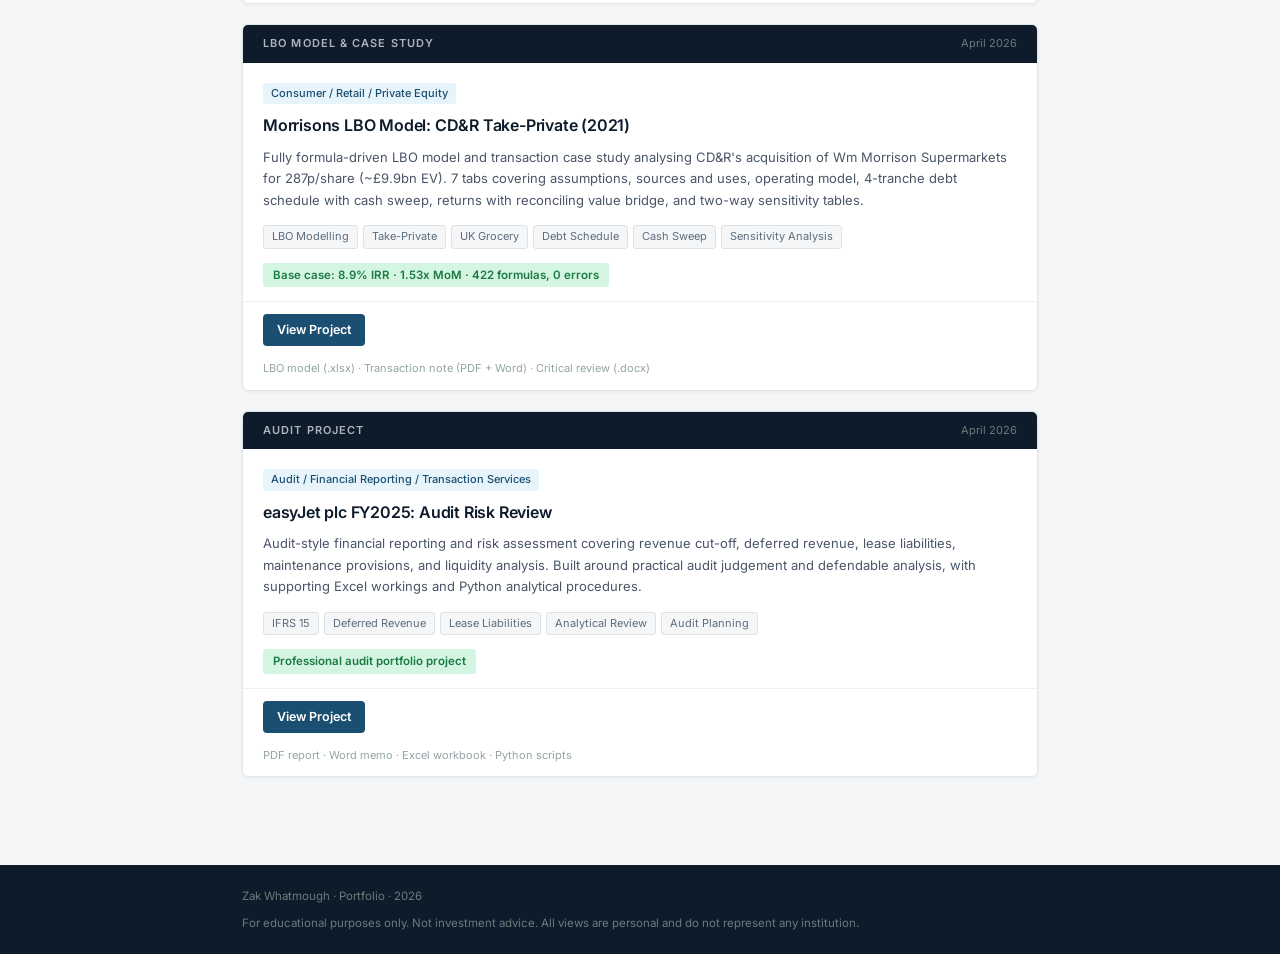
==== commit dd877ad1: "Add Morrisons Market Street to projects" ====
--- a/index.html
+++ b/index.html
@@ -80,6 +80,32 @@
 
     <div class="projects-grid">
 
+      <!-- 0. MORRISONS MARKET STREET -->
+      <div class="project-card">
+        <div class="project-card-header">
+          <span class="project-label">STRATEGY &amp; OPERATIONS CASE STUDY</span>
+          <span class="project-date">August 2026</span>
+        </div>
+        <div class="project-card-body">
+          <span class="project-sector">Consumer / Retail / Strategy &amp; Operations</span>
+          <h2>Morrisons Market Street: Independent Strategy &amp; Operations Review</h2>
+          <p class="project-desc">Morrisons closed 70 Market Street counters in March 2025 as uneconomic, then started reopening them sixteen months later as "part of our DNA". I work on Market Street, so I went and checked what was underneath both decisions. A 19-slide client-standard review built from first-hand counter experience and 104 tiered public sources, with every claim labelled by evidence type and no invented figures.</p>
+          <div class="project-tags">
+            <span class="project-tag">Strategy</span>
+            <span class="project-tag">Operations</span>
+            <span class="project-tag">UK Grocery</span>
+            <span class="project-tag">Competitor Benchmarking</span>
+            <span class="project-tag">Pricing</span>
+            <span class="project-tag">Pilot Design</span>
+          </div>
+          <span class="project-stat">19 slides &middot; 104 sources &middot; 4 recommendations &middot; 5 of my own ideas killed on evidence</span>
+        </div>
+        <div class="project-card-footer">
+          <a class="btn-primary" href="morrisons-market-street/">View Project</a>
+          <span class="footer-note">Deck (PDF + PowerPoint) &middot; 104-source register &middot; methodology note</span>
+        </div>
+      </div>
+
       <!-- 1. INVESTMENT MEMOS -->
       <div class="project-card">
         <div class="project-card-header">
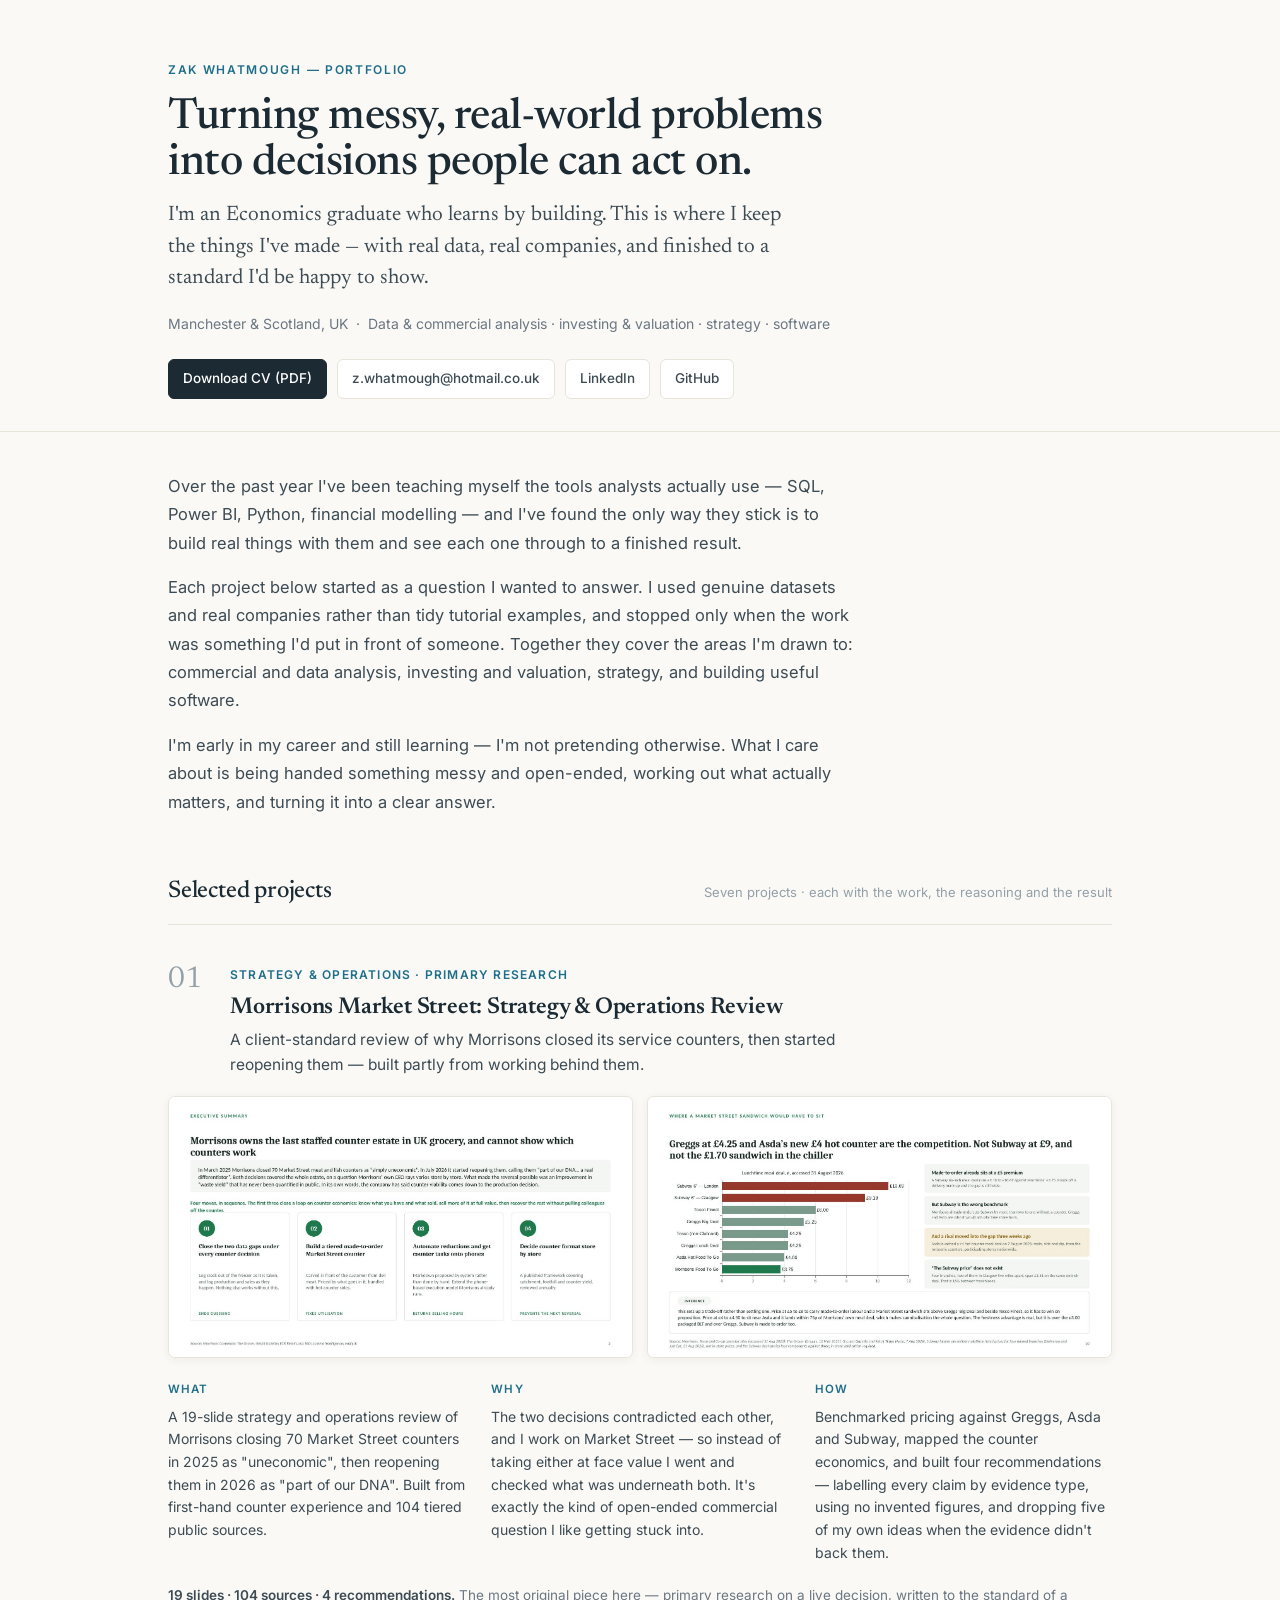
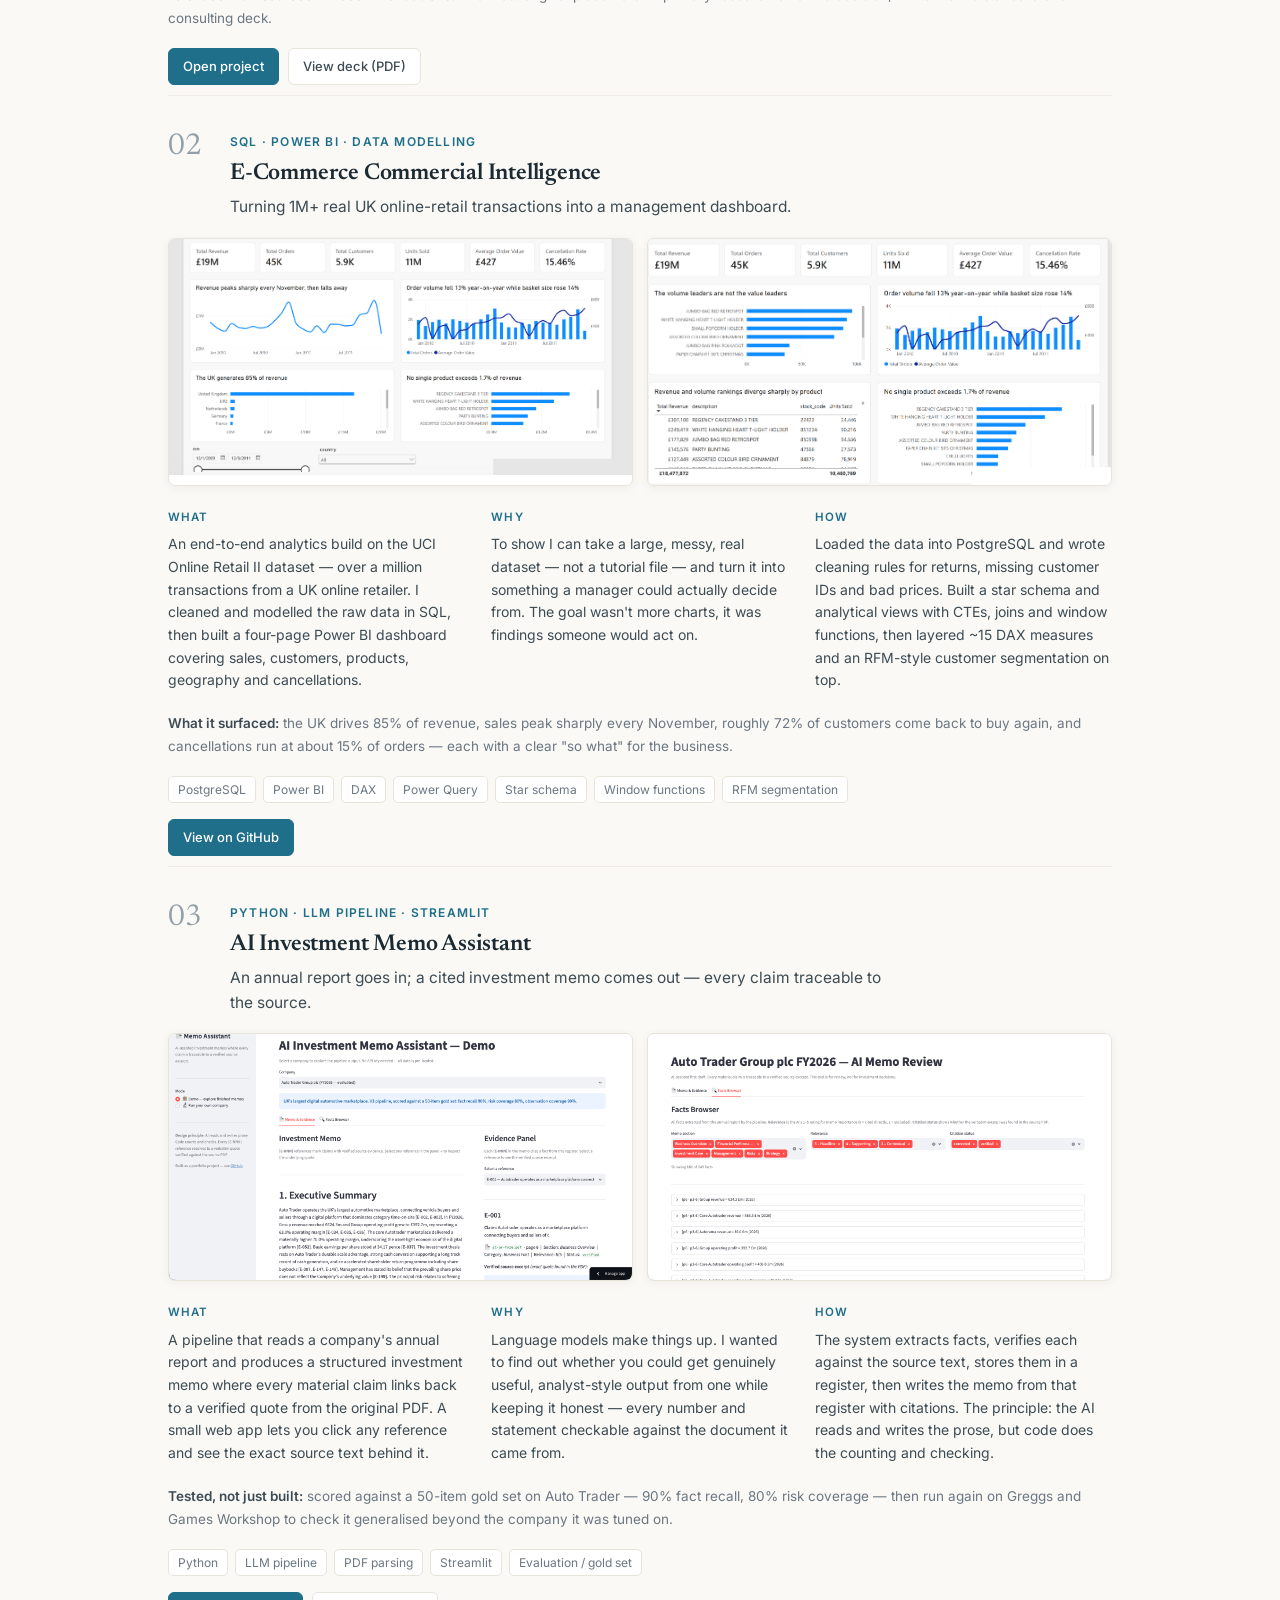
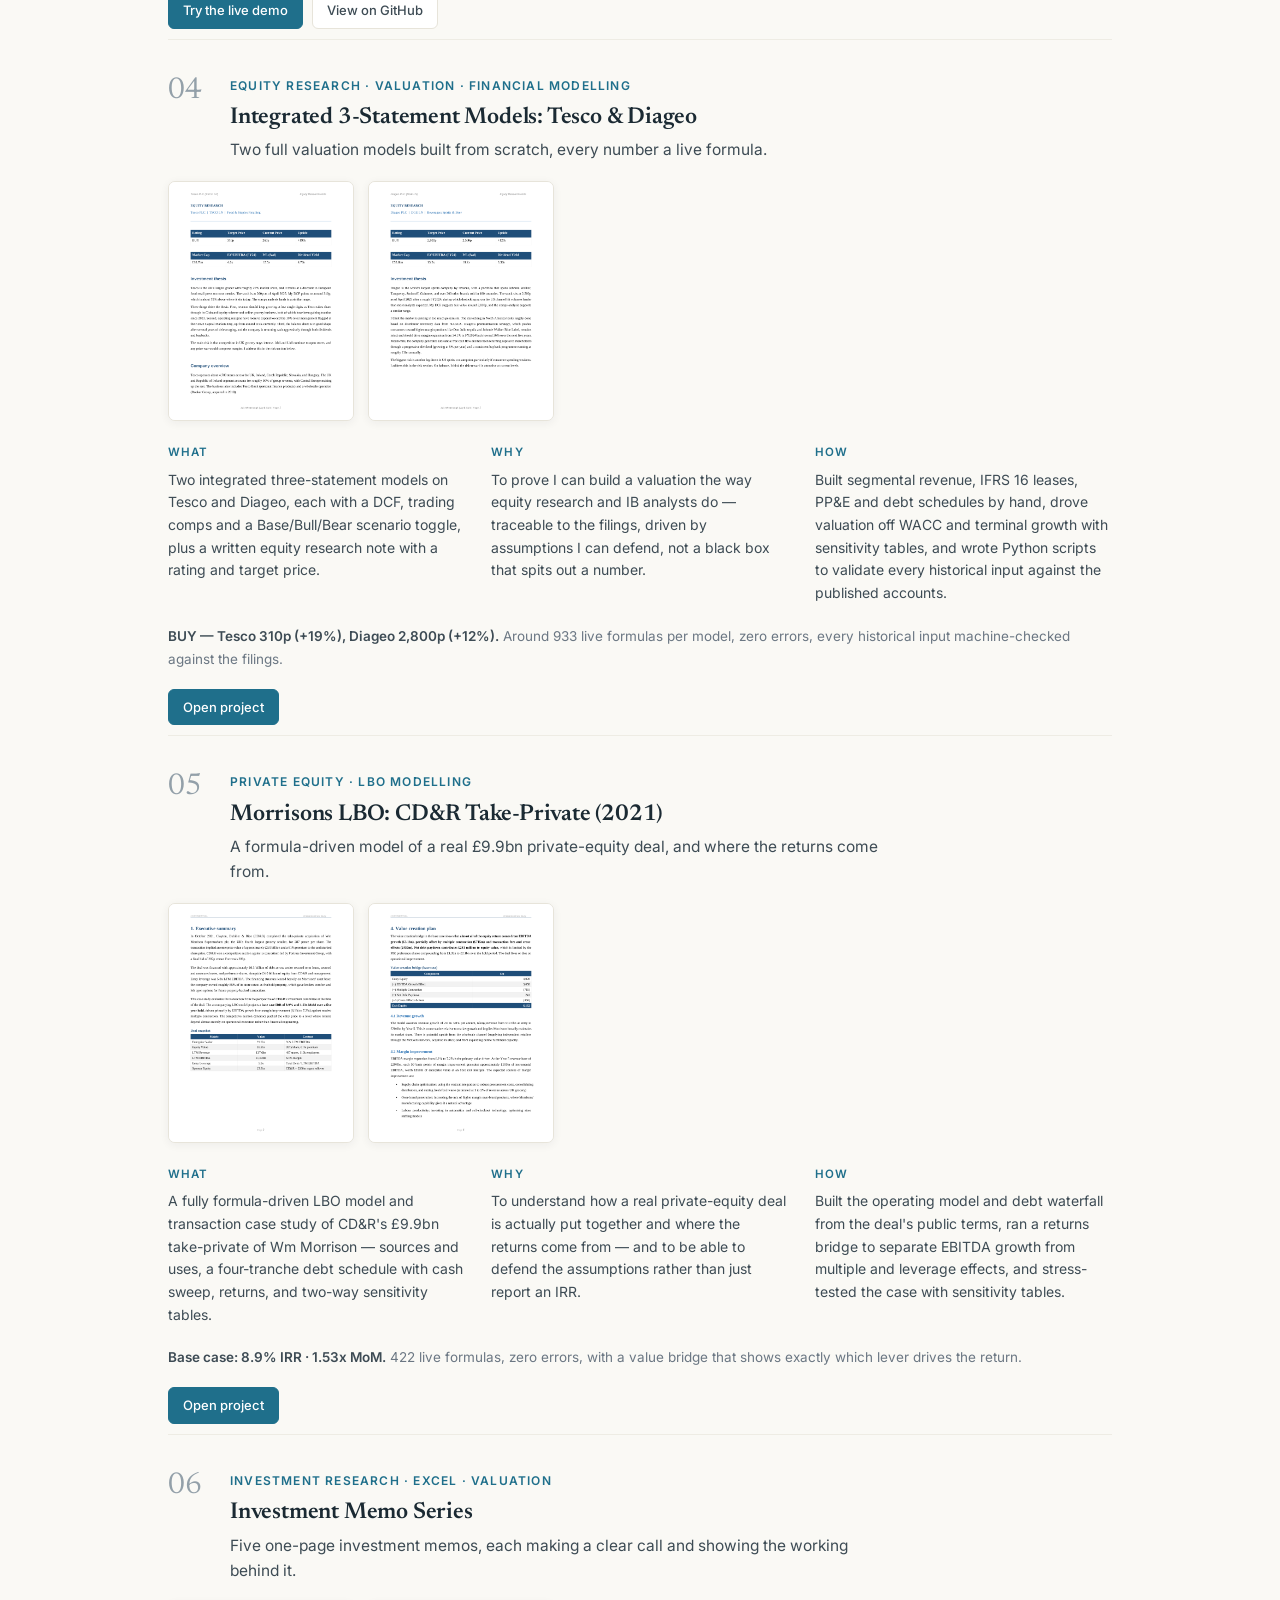
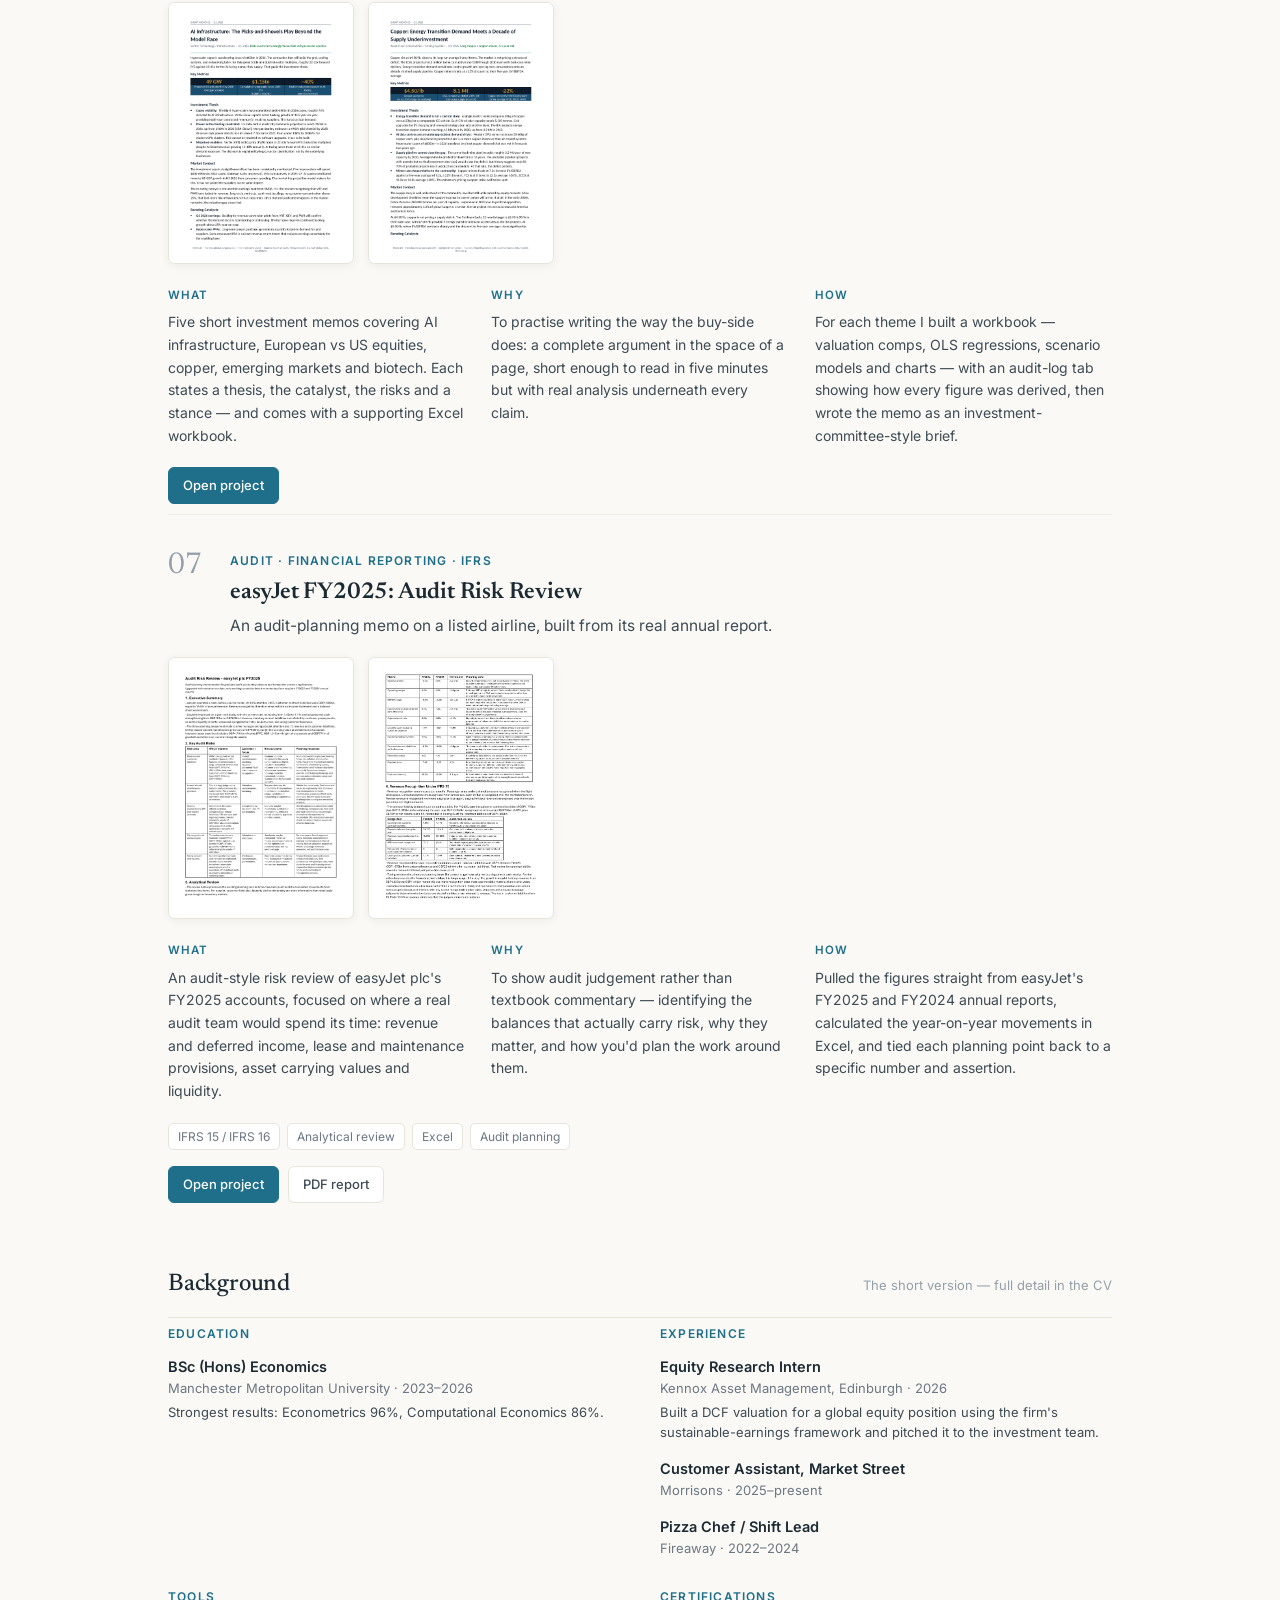
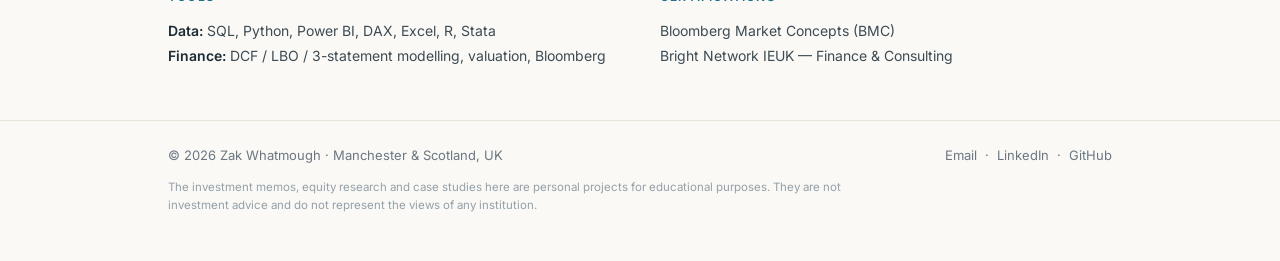
==== commit 5922d502: "Rebuild portfolio hub: unified 7-project layout with screenshots and what/why/how - Redesign index i" ====
--- a/index.html
+++ b/index.html
@@ -1,223 +1,402 @@
 <!DOCTYPE html>
 <html lang="en">
 <head>
-  <meta charset="UTF-8">
-  <meta name="viewport" content="width=device-width, initial-scale=1.0">
-  <title>Zak Whatmough | Portfolio</title>
-  <link rel="preconnect" href="https://fonts.googleapis.com">
-  <link href="https://fonts.googleapis.com/css2?family=Inter:wght@300;400;500;600;700&display=swap" rel="stylesheet">
-  <style>
-    *, *::before, *::after { box-sizing: border-box; margin: 0; padding: 0; }
-    body { font-family: 'Inter', -apple-system, sans-serif; background: #F4F6F8; color: #1C2833; line-height: 1.6; }
-
-    .site-header { background: #0D1B2A; padding: 48px 0 40px; }
-    .header-inner { max-width: 860px; margin: 0 auto; padding: 0 32px; }
-    .header-inner h1 { font-size: 28px; font-weight: 700; color: #FFF; letter-spacing: -0.3px; margin-bottom: 6px; }
-    .header-sub { font-size: 14px; color: #ADB5BD; font-weight: 400; margin-bottom: 20px; }
-    .header-links { display: flex; gap: 12px; flex-wrap: wrap; }
-    .header-links a { font-size: 13px; color: #ADB5BD; text-decoration: none; border: 1px solid rgba(255,255,255,0.15); padding: 5px 12px; border-radius: 4px; transition: all 0.15s; }
-    .header-links a:hover { color: #FFF; border-color: rgba(255,255,255,0.4); }
-
-    .about-strip { background: #1B4F72; padding: 24px 0; }
-    .about-strip-inner { max-width: 860px; margin: 0 auto; padding: 0 32px; }
-    .about-strip p { font-size: 13.5px; color: #D6EAF8; max-width: 720px; line-height: 1.7; margin-bottom: 12px; }
-    .about-strip p:last-child { margin-bottom: 0; }
-
-    .main { max-width: 860px; margin: 0 auto; padding: 40px 32px; }
-    .section-label { font-size: 11px; font-weight: 600; letter-spacing: 0.12em; text-transform: uppercase; color: #2E86AB; margin-bottom: 20px; }
-
-    .projects-grid { display: flex; flex-direction: column; gap: 20px; margin-bottom: 48px; }
-    .project-card { background: #FFF; border-radius: 6px; border: 1px solid #E0E6EA; overflow: hidden; box-shadow: 0 1px 4px rgba(0,0,0,0.06); }
-    .project-card-header { background: #0D1B2A; padding: 10px 20px; display: flex; align-items: center; justify-content: space-between; }
-    .project-label { font-size: 11px; font-weight: 600; color: #ADB5BD; letter-spacing: 0.1em; }
-    .project-date { font-size: 11px; color: #6C7A7D; }
-    .project-card-body { padding: 16px 20px 0; }
-    .project-sector { display: inline-block; font-size: 11px; font-weight: 500; color: #1B4F72; background: #E8F4FB; border-radius: 3px; padding: 2px 8px; margin-bottom: 10px; }
-    .project-card-body h2 { font-size: 16px; font-weight: 600; color: #0D1B2A; line-height: 1.4; margin-bottom: 10px; letter-spacing: -0.2px; }
-    .project-desc { font-size: 13px; color: #4A5568; line-height: 1.65; margin-bottom: 14px; }
-    .project-tags { display: flex; flex-wrap: wrap; gap: 5px; margin-bottom: 12px; }
-    .project-tag { font-size: 11px; color: #5D6D7E; background: #F4F6F8; border: 1px solid #DDE2E6; border-radius: 3px; padding: 2px 8px; }
-    .project-stat { display: inline-block; font-size: 11.5px; font-weight: 600; color: #1A7A40; background: #D5F5E3; border-radius: 3px; padding: 3px 10px; margin-bottom: 14px; }
-    .project-card-footer { border-top: 1px solid #EDF0F2; padding: 12px 20px; display: flex; align-items: center; gap: 10px; flex-wrap: wrap; }
-    .btn-primary { font-size: 12.5px; font-weight: 600; color: #FFF; background: #1B4F72; text-decoration: none; padding: 6px 14px; border-radius: 4px; transition: background 0.15s; }
-    .btn-primary:hover { background: #154360; }
-    .footer-note { width: 100%; font-size: 11px; color: #95A5A6; padding-top: 4px; }
-
-    .site-footer { background: #0D1B2A; padding: 22px 0; }
-    .footer-inner { max-width: 860px; margin: 0 auto; padding: 0 32px; display: flex; justify-content: space-between; align-items: center; flex-wrap: wrap; gap: 8px; }
-    .footer-inner p { font-size: 11.5px; color: #6C7A7D; }
-
-    @media (max-width: 600px) {
-      .header-inner h1 { font-size: 22px; }
-      .footer-inner { flex-direction: column; text-align: center; }
-    }
-  </style>
+<meta charset="UTF-8">
+<meta name="viewport" content="width=device-width, initial-scale=1.0">
+<title>Zak Whatmough</title>
+<meta name="description" content="Projects by Zak Whatmough — data and commercial analysis, investing, strategy and building useful software.">
+<link rel="preconnect" href="https://fonts.googleapis.com">
+<link rel="preconnect" href="https://fonts.gstatic.com" crossorigin>
+<link href="https://fonts.googleapis.com/css2?family=Inter:wght@400;500;600;700&family=Newsreader:opsz,wght@6..72,400;6..72,500;6..72,600&display=swap" rel="stylesheet">
+<style>
+  *,*::before,*::after{box-sizing:border-box;margin:0;padding:0}
+  :root{
+    --ink:#1b2a33;--ink-soft:#3d4b54;--muted:#6b7783;--faint:#93a0a9;
+    --accent:#1f6f8b;--accent-dark:#155066;
+    --bg:#faf9f5;--card:#ffffff;--line:#e7e4da;--line-soft:#eeece4;
+  }
+  html{scroll-behavior:smooth}
+  body{font-family:'Inter',-apple-system,BlinkMacSystemFont,sans-serif;background:var(--bg);color:var(--ink);line-height:1.6;-webkit-font-smoothing:antialiased}
+  .wrap{max-width:1000px;margin:0 auto;padding:0 28px}
+  a{color:var(--accent);text-decoration:none}
+  a:hover{color:var(--accent-dark)}
+
+  .top{padding:60px 0 32px;border-bottom:1px solid var(--line)}
+  .eyebrow{font-size:12px;letter-spacing:.14em;text-transform:uppercase;color:var(--accent);font-weight:600;margin-bottom:16px}
+  .top h1{font-family:'Newsreader',Georgia,serif;font-weight:500;font-size:43px;line-height:1.06;letter-spacing:-.5px;color:var(--ink);margin-bottom:14px}
+  .lede{font-family:'Newsreader',Georgia,serif;font-size:21px;line-height:1.5;color:var(--ink-soft);max-width:640px;font-weight:400}
+  .meta{margin-top:18px;font-size:14px;color:var(--muted)}
+  .links{margin-top:24px;display:flex;gap:10px;flex-wrap:wrap}
+  .links a{font-size:13.5px;font-weight:500;color:var(--ink-soft);border:1px solid var(--line);background:#fff;border-radius:6px;padding:8px 14px;transition:all .15s}
+  .links a:hover{border-color:var(--accent);color:var(--accent)}
+  .links a.primary{background:var(--ink);color:#fff;border-color:var(--ink)}
+  .links a.primary:hover{background:var(--accent-dark);border-color:var(--accent-dark);color:#fff}
+
+  .intro{padding:40px 0 4px}
+  .intro p{font-size:16.5px;color:var(--ink-soft);max-width:690px;margin-bottom:16px;line-height:1.72}
+  .intro p:last-child{margin-bottom:0}
+
+  .sec-head{display:flex;align-items:baseline;justify-content:space-between;gap:16px;margin:52px 0 4px;padding-bottom:14px;border-bottom:1px solid var(--line)}
+  .sec-head h2{font-family:'Newsreader',Georgia,serif;font-weight:500;font-size:24px;color:var(--ink);letter-spacing:-.2px}
+  .sec-head span{font-size:13px;color:var(--faint)}
+
+  .project{padding:36px 0 10px;border-bottom:1px solid var(--line-soft)}
+  .project:last-of-type{border-bottom:none}
+  .proj-top{display:flex;gap:18px;align-items:flex-start;margin-bottom:18px}
+  .proj-num{font-family:'Newsreader',Georgia,serif;font-size:30px;color:var(--faint);line-height:1;font-weight:400;flex:none;width:44px}
+  .proj-head h3{font-family:'Newsreader',Georgia,serif;font-weight:600;font-size:23px;color:var(--ink);letter-spacing:-.2px;line-height:1.25;margin-bottom:6px}
+  .proj-kicker{font-size:12px;letter-spacing:.1em;text-transform:uppercase;color:var(--accent);font-weight:600;margin-bottom:9px}
+  .proj-oneline{font-size:15.5px;color:var(--ink-soft);max-width:660px}
+
+  .shots{display:flex;gap:14px;margin:4px 0 22px}
+  .shots.wide .shot{flex:1;min-width:0}
+  .shots.tall .shot{flex:none;width:186px}
+  .shot{border:1px solid var(--line);border-radius:7px;overflow:hidden;background:#fff;box-shadow:0 2px 10px rgba(27,42,51,.06);display:block}
+  .shot img{width:100%;display:block}
+
+  .wwh{display:grid;grid-template-columns:1fr 1fr 1fr;gap:26px;margin:2px 0 20px}
+  .wwh .col h4{font-size:11.5px;letter-spacing:.1em;text-transform:uppercase;color:var(--accent);font-weight:600;margin-bottom:7px}
+  .wwh .col p{font-size:14px;color:var(--ink-soft);line-height:1.62}
+
+  .tools{display:flex;flex-wrap:wrap;gap:7px;margin-bottom:16px}
+  .tool{font-size:12px;color:var(--muted);background:#fff;border:1px solid var(--line);border-radius:5px;padding:3px 9px}
+  .proj-links{display:flex;flex-wrap:wrap;gap:9px;align-items:center}
+  .btn{font-size:13px;font-weight:500;border-radius:6px;padding:7px 14px;transition:all .15s;border:1px solid var(--line);background:#fff;color:var(--ink-soft)}
+  .btn:hover{border-color:var(--accent);color:var(--accent)}
+  .btn.solid{background:var(--accent);border-color:var(--accent);color:#fff}
+  .btn.solid:hover{background:var(--accent-dark);border-color:var(--accent-dark);color:#fff}
+  .findings{margin:0 0 18px;font-size:13.5px;color:var(--muted);line-height:1.7}
+  .findings b{color:var(--ink-soft);font-weight:600}
+
+  .bg-grid{display:grid;grid-template-columns:1fr 1fr;gap:14px 40px;margin-top:6px}
+  .bg-block h4{font-size:12px;letter-spacing:.1em;text-transform:uppercase;color:var(--accent);font-weight:600;margin-bottom:12px}
+  .bg-item{margin-bottom:14px}
+  .bg-item .r1{font-size:14.5px;color:var(--ink);font-weight:600}
+  .bg-item .r2{font-size:13px;color:var(--muted)}
+  .bg-item .r3{font-size:13px;color:var(--ink-soft);margin-top:3px;line-height:1.55}
+  .skills-line{font-size:14px;color:var(--ink-soft);line-height:1.8}
+  .skills-line b{color:var(--ink);font-weight:600}
+
+  footer{margin-top:52px;border-top:1px solid var(--line);padding:24px 0 46px}
+  .foot-inner{display:flex;justify-content:space-between;gap:14px;flex-wrap:wrap;font-size:13px;color:var(--muted)}
+  .foot-inner a{color:var(--muted)}
+  .foot-inner a:hover{color:var(--accent)}
+  .disclaimer{margin-top:12px;font-size:11.5px;color:var(--faint);max-width:720px}
+
+  @media(max-width:760px){
+    .top h1{font-size:33px}
+    .lede{font-size:19px}
+    .wwh{grid-template-columns:1fr;gap:16px}
+    .shots.wide{flex-direction:column}
+    .shots.tall{flex-wrap:wrap}
+    .shots.tall .shot{width:calc(50% - 8px)}
+    .bg-grid{grid-template-columns:1fr;gap:8px}
+    .proj-num{font-size:24px;width:34px}
+  }
+</style>
 </head>
 <body>
 
-  <header class="site-header">
-    <div class="header-inner">
-      <h1>Zak Whatmough</h1>
-      <p class="header-sub">Portfolio &nbsp;&middot;&nbsp; BSc Economics, Manchester Metropolitan University</p>
-      <div class="header-links">
-        <a href="mailto:z.whatmough@hotmail.co.uk">&#9993; z.whatmough@hotmail.co.uk</a>
-        <a href="https://www.linkedin.com/in/zak-whatmough" target="_blank">LinkedIn &#8599;</a>
-        <a href="Zak_Whatmough_CV.pdf" target="_blank">CV (PDF) &#8599;</a>
-      </div>
-    </div>
-  </header>
-
-  <div class="about-strip">
-    <div class="about-strip-inner">
-      <p>A collection of investment research, financial modelling, transaction analysis, and audit projects. Each one is self-contained with full workings, auditable data, and professional documentation. The work covers the range of analytical skills used in investment banking, private equity, equity research, and Big 4 transaction services.</p>
-      <p>Everything is downloadable. Every number is traceable back to its source.</p>
+<header class="top">
+  <div class="wrap">
+    <p class="eyebrow">Zak Whatmough — Portfolio</p>
+    <h1>Turning messy, real-world problems<br>into decisions people can act on.</h1>
+    <p class="lede">I'm an Economics graduate who learns by building. This is where I keep the things I've made — with real data, real companies, and finished to a standard I'd be happy to show.</p>
+    <p class="meta">Manchester &amp; Scotland, UK &nbsp;·&nbsp; Data &amp; commercial analysis · investing &amp; valuation · strategy · software</p>
+    <div class="links">
+      <a class="primary" href="cv/Zak-Whatmough-CV.pdf" target="_blank">Download CV (PDF)</a>
+      <a href="mailto:z.whatmough@hotmail.co.uk">z.whatmough@hotmail.co.uk</a>
+      <a href="https://www.linkedin.com/in/zak-whatmough" target="_blank" rel="noopener">LinkedIn</a>
+      <a href="https://github.com/zwhatmough" target="_blank" rel="noopener">GitHub</a>
     </div>
   </div>
-
-  <main class="main">
-
-    <p class="section-label">Projects</p>
-
-    <div class="projects-grid">
-
-      <!-- 0. MORRISONS MARKET STREET -->
-      <div class="project-card">
-        <div class="project-card-header">
-          <span class="project-label">STRATEGY &amp; OPERATIONS CASE STUDY</span>
-          <span class="project-date">August 2026</span>
-        </div>
-        <div class="project-card-body">
-          <span class="project-sector">Consumer / Retail / Strategy &amp; Operations</span>
-          <h2>Morrisons Market Street: Independent Strategy &amp; Operations Review</h2>
-          <p class="project-desc">Morrisons closed 70 Market Street counters in March 2025 as uneconomic, then started reopening them sixteen months later as "part of our DNA". I work on Market Street, so I went and checked what was underneath both decisions. A 19-slide client-standard review built from first-hand counter experience and 104 tiered public sources, with every claim labelled by evidence type and no invented figures.</p>
-          <div class="project-tags">
-            <span class="project-tag">Strategy</span>
-            <span class="project-tag">Operations</span>
-            <span class="project-tag">UK Grocery</span>
-            <span class="project-tag">Competitor Benchmarking</span>
-            <span class="project-tag">Pricing</span>
-            <span class="project-tag">Pilot Design</span>
-          </div>
-          <span class="project-stat">19 slides &middot; 104 sources &middot; 4 recommendations &middot; 5 of my own ideas killed on evidence</span>
-        </div>
-        <div class="project-card-footer">
-          <a class="btn-primary" href="morrisons-market-street/">View Project</a>
-          <span class="footer-note">Deck (PDF + PowerPoint) &middot; 104-source register &middot; methodology note</span>
-        </div>
-      </div>
-
-      <!-- 1. INVESTMENT MEMOS -->
-      <div class="project-card">
-        <div class="project-card-header">
-          <span class="project-label">SHORT MEMO SERIES</span>
-          <span class="project-date">March 2026</span>
-        </div>
-        <div class="project-card-body">
-          <span class="project-sector">Macro / Equities / Commodities / Healthcare</span>
-          <h2>Investment Memos: 5 Buy-Side Style Short Memos</h2>
-          <p class="project-desc">Five short investment memos covering AI infrastructure capex, European equity re-rating, copper supply deficit, emerging market rotation, and biotech valuation reset. Written in the format of buy-side morning notes and IC briefs, each backed by OLS regression, scenario models, and auditable Excel workbooks.</p>
-          <div class="project-tags">
-            <span class="project-tag">AI Capex</span>
-            <span class="project-tag">European Equities</span>
-            <span class="project-tag">Copper</span>
-            <span class="project-tag">Emerging Markets</span>
-            <span class="project-tag">Biotech</span>
-            <span class="project-tag">OLS Regression</span>
-          </div>
-          <span class="project-stat">5 memos &middot; 5 data workbooks</span>
-        </div>
-        <div class="project-card-footer">
-          <a class="btn-primary" href="memos/">View Project</a>
-          <span class="footer-note">5 PDFs, 5 Word docs, 5 Excel workbooks with full audit trails</span>
-        </div>
-      </div>
-
-      <!-- 2. EQUITY RESEARCH MODELS -->
-      <div class="project-card">
-        <div class="project-card-header">
-          <span class="project-label">EQUITY RESEARCH</span>
-          <span class="project-date">April 2026</span>
-        </div>
-        <div class="project-card-body">
-          <span class="project-sector">Equity Research / Financial Modelling / Valuation</span>
-          <h2>Integrated 3-Statement Models: Tesco PLC &amp; Diageo PLC</h2>
-          <p class="project-desc">Full 12-tab integrated financial models built from scratch using public filings. Segmental revenue builds, IFRS 16 lease rollforwards, PP&amp;E schedules, debt rollforwards, DCF valuation with WACC/TGR sensitivity, trading comps, and Base/Bull/Bear scenario toggle. Every cell is a live formula. Python scripts validate all historical inputs.</p>
-          <div class="project-tags">
-            <span class="project-tag">3-Statement Model</span>
-            <span class="project-tag">DCF Valuation</span>
-            <span class="project-tag">Trading Comps</span>
-            <span class="project-tag">IFRS 16</span>
-            <span class="project-tag">TSCO LN &middot; DGE LN</span>
-          </div>
-          <span class="project-stat">BUY: Tesco 310p (19% upside) &middot; Diageo 2,800p (12% upside)</span>
-        </div>
-        <div class="project-card-footer">
-          <a class="btn-primary" href="equity-research-models/">View Project</a>
-          <span class="footer-note">2 Excel models (933 formulas each, 0 errors) &middot; 2 equity research notes &middot; validation scripts</span>
-        </div>
-      </div>
-
-      <!-- 3. MORRISONS LBO -->
-      <div class="project-card">
-        <div class="project-card-header">
-          <span class="project-label">LBO MODEL &amp; CASE STUDY</span>
-          <span class="project-date">April 2026</span>
-        </div>
-        <div class="project-card-body">
-          <span class="project-sector">Consumer / Retail / Private Equity</span>
-          <h2>Morrisons LBO Model: CD&amp;R Take-Private (2021)</h2>
-          <p class="project-desc">Fully formula-driven LBO model and transaction case study analysing CD&amp;R's acquisition of Wm Morrison Supermarkets for 287p/share (~&pound;9.9bn EV). 7 tabs covering assumptions, sources and uses, operating model, 4-tranche debt schedule with cash sweep, returns with reconciling value bridge, and two-way sensitivity tables.</p>
-          <div class="project-tags">
-            <span class="project-tag">LBO Modelling</span>
-            <span class="project-tag">Take-Private</span>
-            <span class="project-tag">UK Grocery</span>
-            <span class="project-tag">Debt Schedule</span>
-            <span class="project-tag">Cash Sweep</span>
-            <span class="project-tag">Sensitivity Analysis</span>
-          </div>
-          <span class="project-stat">Base case: 8.9% IRR &middot; 1.53x MoM &middot; 422 formulas, 0 errors</span>
-        </div>
-        <div class="project-card-footer">
-          <a class="btn-primary" href="morrisons-lbo/">View Project</a>
-          <span class="footer-note">LBO model (.xlsx) &middot; Transaction note (PDF + Word) &middot; Critical review (.docx)</span>
-        </div>
-      </div>
-
-      <!-- 4. EASYJET AUDIT -->
-      <div class="project-card">
-        <div class="project-card-header">
-          <span class="project-label">AUDIT PROJECT</span>
-          <span class="project-date">April 2026</span>
-        </div>
-        <div class="project-card-body">
-          <span class="project-sector">Audit / Financial Reporting / Transaction Services</span>
-          <h2>easyJet plc FY2025: Audit Risk Review</h2>
-          <p class="project-desc">Audit-style financial reporting and risk assessment covering revenue cut-off, deferred revenue, lease liabilities, maintenance provisions, and liquidity analysis. Built around practical audit judgement and defendable analysis, with supporting Excel workings and Python analytical procedures.</p>
-          <div class="project-tags">
-            <span class="project-tag">IFRS 15</span>
-            <span class="project-tag">Deferred Revenue</span>
-            <span class="project-tag">Lease Liabilities</span>
-            <span class="project-tag">Analytical Review</span>
-            <span class="project-tag">Audit Planning</span>
-          </div>
-          <span class="project-stat">Professional audit portfolio project</span>
-        </div>
-        <div class="project-card-footer">
-          <a class="btn-primary" href="easyjet-audit-risk-review/">View Project</a>
-          <span class="footer-note">PDF report &middot; Word memo &middot; Excel workbook &middot; Python scripts</span>
-        </div>
-      </div>
-
-    </div>
-
-  </main>
-
-  <footer class="site-footer">
-    <div class="footer-inner">
-      <p>Zak Whatmough &middot; Portfolio &middot; 2026</p>
-      <p>For educational purposes only. Not investment advice. All views are personal and do not represent any institution.</p>
-    </div>
-  </footer>
+</header>
+
+<section class="intro">
+  <div class="wrap">
+    <p>Over the past year I've been teaching myself the tools analysts actually use — SQL, Power BI, Python, financial modelling — and I've found the only way they stick is to build real things with them and see each one through to a finished result.</p>
+    <p>Each project below started as a question I wanted to answer. I used genuine datasets and real companies rather than tidy tutorial examples, and stopped only when the work was something I'd put in front of someone. Together they cover the areas I'm drawn to: commercial and data analysis, investing and valuation, strategy, and building useful software.</p>
+    <p>I'm early in my career and still learning — I'm not pretending otherwise. What I care about is being handed something messy and open-ended, working out what actually matters, and turning it into a clear answer.</p>
+  </div>
+</section>
+
+<section>
+  <div class="wrap">
+    <div class="sec-head">
+      <h2>Selected projects</h2>
+      <span>Seven projects · each with the work, the reasoning and the result</span>
+    </div>
+
+    <!-- 01 MARKET STREET -->
+    <div class="project">
+      <div class="proj-top">
+        <div class="proj-num">01</div>
+        <div class="proj-head">
+          <p class="proj-kicker">Strategy &amp; operations · Primary research</p>
+          <h3>Morrisons Market Street: Strategy &amp; Operations Review</h3>
+          <p class="proj-oneline">A client-standard review of why Morrisons closed its service counters, then started reopening them — built partly from working behind them.</p>
+        </div>
+      </div>
+
+      <div class="shots wide">
+        <span class="shot"><img src="images/market-street/executive-summary.jpg" alt="Executive summary slide — the counter economics problem and four recommendations"></span>
+        <span class="shot"><img src="images/market-street/price-ladder.jpg" alt="Competitor pricing ladder slide — where a Market Street sandwich would sit"></span>
+      </div>
+
+      <div class="wwh">
+        <div class="col"><h4>What</h4><p>A 19-slide strategy and operations review of Morrisons closing 70 Market Street counters in 2025 as "uneconomic", then reopening them in 2026 as "part of our DNA". Built from first-hand counter experience and 104 tiered public sources.</p></div>
+        <div class="col"><h4>Why</h4><p>The two decisions contradicted each other, and I work on Market Street — so instead of taking either at face value I went and checked what was underneath both. It's exactly the kind of open-ended commercial question I like getting stuck into.</p></div>
+        <div class="col"><h4>How</h4><p>Benchmarked pricing against Greggs, Asda and Subway, mapped the counter economics, and built four recommendations — labelling every claim by evidence type, using no invented figures, and dropping five of my own ideas when the evidence didn't back them.</p></div>
+      </div>
+
+      <p class="findings"><b>19 slides · 104 sources · 4 recommendations.</b> The most original piece here — primary research on a live decision, written to the standard of a consulting deck.</p>
+
+      <div class="proj-links">
+        <a class="btn solid" href="morrisons-market-street/">Open project</a>
+        <a class="btn" href="morrisons-market-street/morrisons-market-street-strategy-review.pdf" target="_blank" rel="noopener">View deck (PDF)</a>
+      </div>
+    </div>
+
+    <!-- 02 E-COMMERCE -->
+    <div class="project">
+      <div class="proj-top">
+        <div class="proj-num">02</div>
+        <div class="proj-head">
+          <p class="proj-kicker">SQL · Power BI · Data modelling</p>
+          <h3>E-Commerce Commercial Intelligence</h3>
+          <p class="proj-oneline">Turning 1M+ real UK online-retail transactions into a management dashboard.</p>
+        </div>
+      </div>
+
+      <div class="shots wide">
+        <span class="shot"><img src="images/ecommerce/executive-overview.png" alt="Executive overview dashboard — revenue, orders, customers, cancellation rate"></span>
+        <span class="shot"><img src="images/ecommerce/product-performance.png" alt="Product and sales performance dashboard page"></span>
+      </div>
+
+      <div class="wwh">
+        <div class="col"><h4>What</h4><p>An end-to-end analytics build on the UCI Online Retail II dataset — over a million transactions from a UK online retailer. I cleaned and modelled the raw data in SQL, then built a four-page Power BI dashboard covering sales, customers, products, geography and cancellations.</p></div>
+        <div class="col"><h4>Why</h4><p>To show I can take a large, messy, real dataset — not a tutorial file — and turn it into something a manager could actually decide from. The goal wasn't more charts, it was findings someone would act on.</p></div>
+        <div class="col"><h4>How</h4><p>Loaded the data into PostgreSQL and wrote cleaning rules for returns, missing customer IDs and bad prices. Built a star schema and analytical views with CTEs, joins and window functions, then layered ~15 DAX measures and an RFM-style customer segmentation on top.</p></div>
+      </div>
+
+      <p class="findings"><b>What it surfaced:</b> the UK drives 85% of revenue, sales peak sharply every November, roughly 72% of customers come back to buy again, and cancellations run at about 15% of orders — each with a clear "so what" for the business.</p>
+
+      <div class="tools">
+        <span class="tool">PostgreSQL</span><span class="tool">Power BI</span><span class="tool">DAX</span><span class="tool">Power Query</span><span class="tool">Star schema</span><span class="tool">Window functions</span><span class="tool">RFM segmentation</span>
+      </div>
+      <div class="proj-links">
+        <a class="btn solid" href="https://github.com/zwhatmough/ecommerce-commercial-intelligence" target="_blank" rel="noopener">View on GitHub</a>
+      </div>
+    </div>
+
+    <!-- 03 MEMO ASSISTANT -->
+    <div class="project">
+      <div class="proj-top">
+        <div class="proj-num">03</div>
+        <div class="proj-head">
+          <p class="proj-kicker">Python · LLM pipeline · Streamlit</p>
+          <h3>AI Investment Memo Assistant</h3>
+          <p class="proj-oneline">An annual report goes in; a cited investment memo comes out — every claim traceable to the source.</p>
+        </div>
+      </div>
+
+      <div class="shots wide">
+        <span class="shot"><img src="images/memo-assistant/app-memo-evidence.png" alt="Memo and evidence view — cited memo with inline references and a source-excerpt panel"></span>
+        <span class="shot"><img src="images/memo-assistant/app-facts-browser.png" alt="Facts browser — filterable view of verified facts by section and citation status"></span>
+      </div>
+
+      <div class="wwh">
+        <div class="col"><h4>What</h4><p>A pipeline that reads a company's annual report and produces a structured investment memo where every material claim links back to a verified quote from the original PDF. A small web app lets you click any reference and see the exact source text behind it.</p></div>
+        <div class="col"><h4>Why</h4><p>Language models make things up. I wanted to find out whether you could get genuinely useful, analyst-style output from one while keeping it honest — every number and statement checkable against the document it came from.</p></div>
+        <div class="col"><h4>How</h4><p>The system extracts facts, verifies each against the source text, stores them in a register, then writes the memo from that register with citations. The principle: the AI reads and writes the prose, but code does the counting and checking.</p></div>
+      </div>
+
+      <p class="findings"><b>Tested, not just built:</b> scored against a 50-item gold set on Auto Trader — 90% fact recall, 80% risk coverage — then run again on Greggs and Games Workshop to check it generalised beyond the company it was tuned on.</p>
+
+      <div class="tools">
+        <span class="tool">Python</span><span class="tool">LLM pipeline</span><span class="tool">PDF parsing</span><span class="tool">Streamlit</span><span class="tool">Evaluation / gold set</span>
+      </div>
+      <div class="proj-links">
+        <a class="btn solid" href="https://memo-assistant.streamlit.app" target="_blank" rel="noopener">Try the live demo</a>
+        <a class="btn" href="https://github.com/zwhatmough/memo-assistant" target="_blank" rel="noopener">View on GitHub</a>
+      </div>
+    </div>
+
+    <!-- 04 EQUITY RESEARCH MODELS -->
+    <div class="project">
+      <div class="proj-top">
+        <div class="proj-num">04</div>
+        <div class="proj-head">
+          <p class="proj-kicker">Equity research · Valuation · Financial modelling</p>
+          <h3>Integrated 3-Statement Models: Tesco &amp; Diageo</h3>
+          <p class="proj-oneline">Two full valuation models built from scratch, every number a live formula.</p>
+        </div>
+      </div>
+
+      <div class="shots tall">
+        <span class="shot"><img src="images/equity/tesco.png" alt="Tesco equity research note — rating, target price and thesis"></span>
+        <span class="shot"><img src="images/equity/diageo.png" alt="Diageo equity research note — rating, target price and thesis"></span>
+      </div>
+
+      <div class="wwh">
+        <div class="col"><h4>What</h4><p>Two integrated three-statement models on Tesco and Diageo, each with a DCF, trading comps and a Base/Bull/Bear scenario toggle, plus a written equity research note with a rating and target price.</p></div>
+        <div class="col"><h4>Why</h4><p>To prove I can build a valuation the way equity research and IB analysts do — traceable to the filings, driven by assumptions I can defend, not a black box that spits out a number.</p></div>
+        <div class="col"><h4>How</h4><p>Built segmental revenue, IFRS 16 leases, PP&amp;E and debt schedules by hand, drove valuation off WACC and terminal growth with sensitivity tables, and wrote Python scripts to validate every historical input against the published accounts.</p></div>
+      </div>
+
+      <p class="findings"><b>BUY — Tesco 310p (+19%), Diageo 2,800p (+12%).</b> Around 933 live formulas per model, zero errors, every historical input machine-checked against the filings.</p>
+
+      <div class="proj-links">
+        <a class="btn solid" href="equity-research-models/">Open project</a>
+      </div>
+    </div>
+
+    <!-- 05 MORRISONS LBO -->
+    <div class="project">
+      <div class="proj-top">
+        <div class="proj-num">05</div>
+        <div class="proj-head">
+          <p class="proj-kicker">Private equity · LBO modelling</p>
+          <h3>Morrisons LBO: CD&amp;R Take-Private (2021)</h3>
+          <p class="proj-oneline">A formula-driven model of a real £9.9bn private-equity deal, and where the returns come from.</p>
+        </div>
+      </div>
+
+      <div class="shots tall">
+        <span class="shot"><img src="images/lbo/exec-summary.png" alt="LBO transaction note — executive summary and deal snapshot"></span>
+        <span class="shot"><img src="images/lbo/value-bridge.png" alt="LBO value creation bridge — EBITDA growth vs multiple and leverage"></span>
+      </div>
+
+      <div class="wwh">
+        <div class="col"><h4>What</h4><p>A fully formula-driven LBO model and transaction case study of CD&amp;R's £9.9bn take-private of Wm Morrison — sources and uses, a four-tranche debt schedule with cash sweep, returns, and two-way sensitivity tables.</p></div>
+        <div class="col"><h4>Why</h4><p>To understand how a real private-equity deal is actually put together and where the returns come from — and to be able to defend the assumptions rather than just report an IRR.</p></div>
+        <div class="col"><h4>How</h4><p>Built the operating model and debt waterfall from the deal's public terms, ran a returns bridge to separate EBITDA growth from multiple and leverage effects, and stress-tested the case with sensitivity tables.</p></div>
+      </div>
+
+      <p class="findings"><b>Base case: 8.9% IRR · 1.53x MoM.</b> 422 live formulas, zero errors, with a value bridge that shows exactly which lever drives the return.</p>
+
+      <div class="proj-links">
+        <a class="btn solid" href="morrisons-lbo/">Open project</a>
+      </div>
+    </div>
+
+    <!-- 06 MEMO SERIES -->
+    <div class="project">
+      <div class="proj-top">
+        <div class="proj-num">06</div>
+        <div class="proj-head">
+          <p class="proj-kicker">Investment research · Excel · Valuation</p>
+          <h3>Investment Memo Series</h3>
+          <p class="proj-oneline">Five one-page investment memos, each making a clear call and showing the working behind it.</p>
+        </div>
+      </div>
+
+      <div class="shots tall">
+        <span class="shot"><img src="images/memos/memo-01.png" alt="Memo 01 — AI infrastructure, first page"></span>
+        <span class="shot"><img src="images/memos/memo-03.png" alt="Memo 03 — copper, first page"></span>
+      </div>
+
+      <div class="wwh">
+        <div class="col"><h4>What</h4><p>Five short investment memos covering AI infrastructure, European vs US equities, copper, emerging markets and biotech. Each states a thesis, the catalyst, the risks and a stance — and comes with a supporting Excel workbook.</p></div>
+        <div class="col"><h4>Why</h4><p>To practise writing the way the buy-side does: a complete argument in the space of a page, short enough to read in five minutes but with real analysis underneath every claim.</p></div>
+        <div class="col"><h4>How</h4><p>For each theme I built a workbook — valuation comps, OLS regressions, scenario models and charts — with an audit-log tab showing how every figure was derived, then wrote the memo as an investment-committee-style brief.</p></div>
+      </div>
+
+      <div class="proj-links">
+        <a class="btn solid" href="memos/">Open project</a>
+      </div>
+    </div>
+
+    <!-- 07 EASYJET AUDIT -->
+    <div class="project">
+      <div class="proj-top">
+        <div class="proj-num">07</div>
+        <div class="proj-head">
+          <p class="proj-kicker">Audit · Financial reporting · IFRS</p>
+          <h3>easyJet FY2025: Audit Risk Review</h3>
+          <p class="proj-oneline">An audit-planning memo on a listed airline, built from its real annual report.</p>
+        </div>
+      </div>
+
+      <div class="shots tall">
+        <span class="shot"><img src="images/audit/easyjet-p1.png" alt="easyJet audit risk review — executive summary and key risks"></span>
+        <span class="shot"><img src="images/audit/easyjet-p2.png" alt="easyJet audit risk review — analytical review"></span>
+      </div>
+
+      <div class="wwh">
+        <div class="col"><h4>What</h4><p>An audit-style risk review of easyJet plc's FY2025 accounts, focused on where a real audit team would spend its time: revenue and deferred income, lease and maintenance provisions, asset carrying values and liquidity.</p></div>
+        <div class="col"><h4>Why</h4><p>To show audit judgement rather than textbook commentary — identifying the balances that actually carry risk, why they matter, and how you'd plan the work around them.</p></div>
+        <div class="col"><h4>How</h4><p>Pulled the figures straight from easyJet's FY2025 and FY2024 annual reports, calculated the year-on-year movements in Excel, and tied each planning point back to a specific number and assertion.</p></div>
+      </div>
+
+      <div class="tools">
+        <span class="tool">IFRS 15 / IFRS 16</span><span class="tool">Analytical review</span><span class="tool">Excel</span><span class="tool">Audit planning</span>
+      </div>
+      <div class="proj-links">
+        <a class="btn solid" href="easyjet-audit-risk-review/">Open project</a>
+        <a class="btn" href="easyjet-audit-risk-review/docs/easyjet-audit-risk-review.pdf" target="_blank" rel="noopener">PDF report</a>
+      </div>
+    </div>
+
+  </div>
+</section>
+
+<section>
+  <div class="wrap">
+    <div class="sec-head">
+      <h2>Background</h2>
+      <span>The short version — full detail in the CV</span>
+    </div>
+
+    <div class="bg-grid">
+      <div class="bg-block">
+        <h4>Education</h4>
+        <div class="bg-item">
+          <div class="r1">BSc (Hons) Economics</div>
+          <div class="r2">Manchester Metropolitan University · 2023–2026</div>
+          <div class="r3">Strongest results: Econometrics 96%, Computational Economics 86%.</div>
+        </div>
+      </div>
+
+      <div class="bg-block">
+        <h4>Experience</h4>
+        <div class="bg-item">
+          <div class="r1">Equity Research Intern</div>
+          <div class="r2">Kennox Asset Management, Edinburgh · 2026</div>
+          <div class="r3">Built a DCF valuation for a global equity position using the firm's sustainable-earnings framework and pitched it to the investment team.</div>
+        </div>
+        <div class="bg-item">
+          <div class="r1">Customer Assistant, Market Street</div>
+          <div class="r2">Morrisons · 2025–present</div>
+        </div>
+        <div class="bg-item">
+          <div class="r1">Pizza Chef / Shift Lead</div>
+          <div class="r2">Fireaway · 2022–2024</div>
+        </div>
+      </div>
+
+      <div class="bg-block">
+        <h4>Tools</h4>
+        <p class="skills-line"><b>Data:</b> SQL, Python, Power BI, DAX, Excel, R, Stata<br><b>Finance:</b> DCF / LBO / 3-statement modelling, valuation, Bloomberg</p>
+      </div>
+
+      <div class="bg-block">
+        <h4>Certifications</h4>
+        <p class="skills-line">Bloomberg Market Concepts (BMC)<br>Bright Network IEUK — Finance &amp; Consulting</p>
+      </div>
+    </div>
+  </div>
+</section>
+
+<footer>
+  <div class="wrap">
+    <div class="foot-inner">
+      <span>© 2026 Zak Whatmough · Manchester &amp; Scotland, UK</span>
+      <span><a href="mailto:z.whatmough@hotmail.co.uk">Email</a> &nbsp;·&nbsp; <a href="https://www.linkedin.com/in/zak-whatmough" target="_blank" rel="noopener">LinkedIn</a> &nbsp;·&nbsp; <a href="https://github.com/zwhatmough" target="_blank" rel="noopener">GitHub</a></span>
+    </div>
+    <p class="disclaimer">The investment memos, equity research and case studies here are personal projects for educational purposes. They are not investment advice and do not represent the views of any institution.</p>
+  </div>
+</footer>
 
 </body>
 </html>
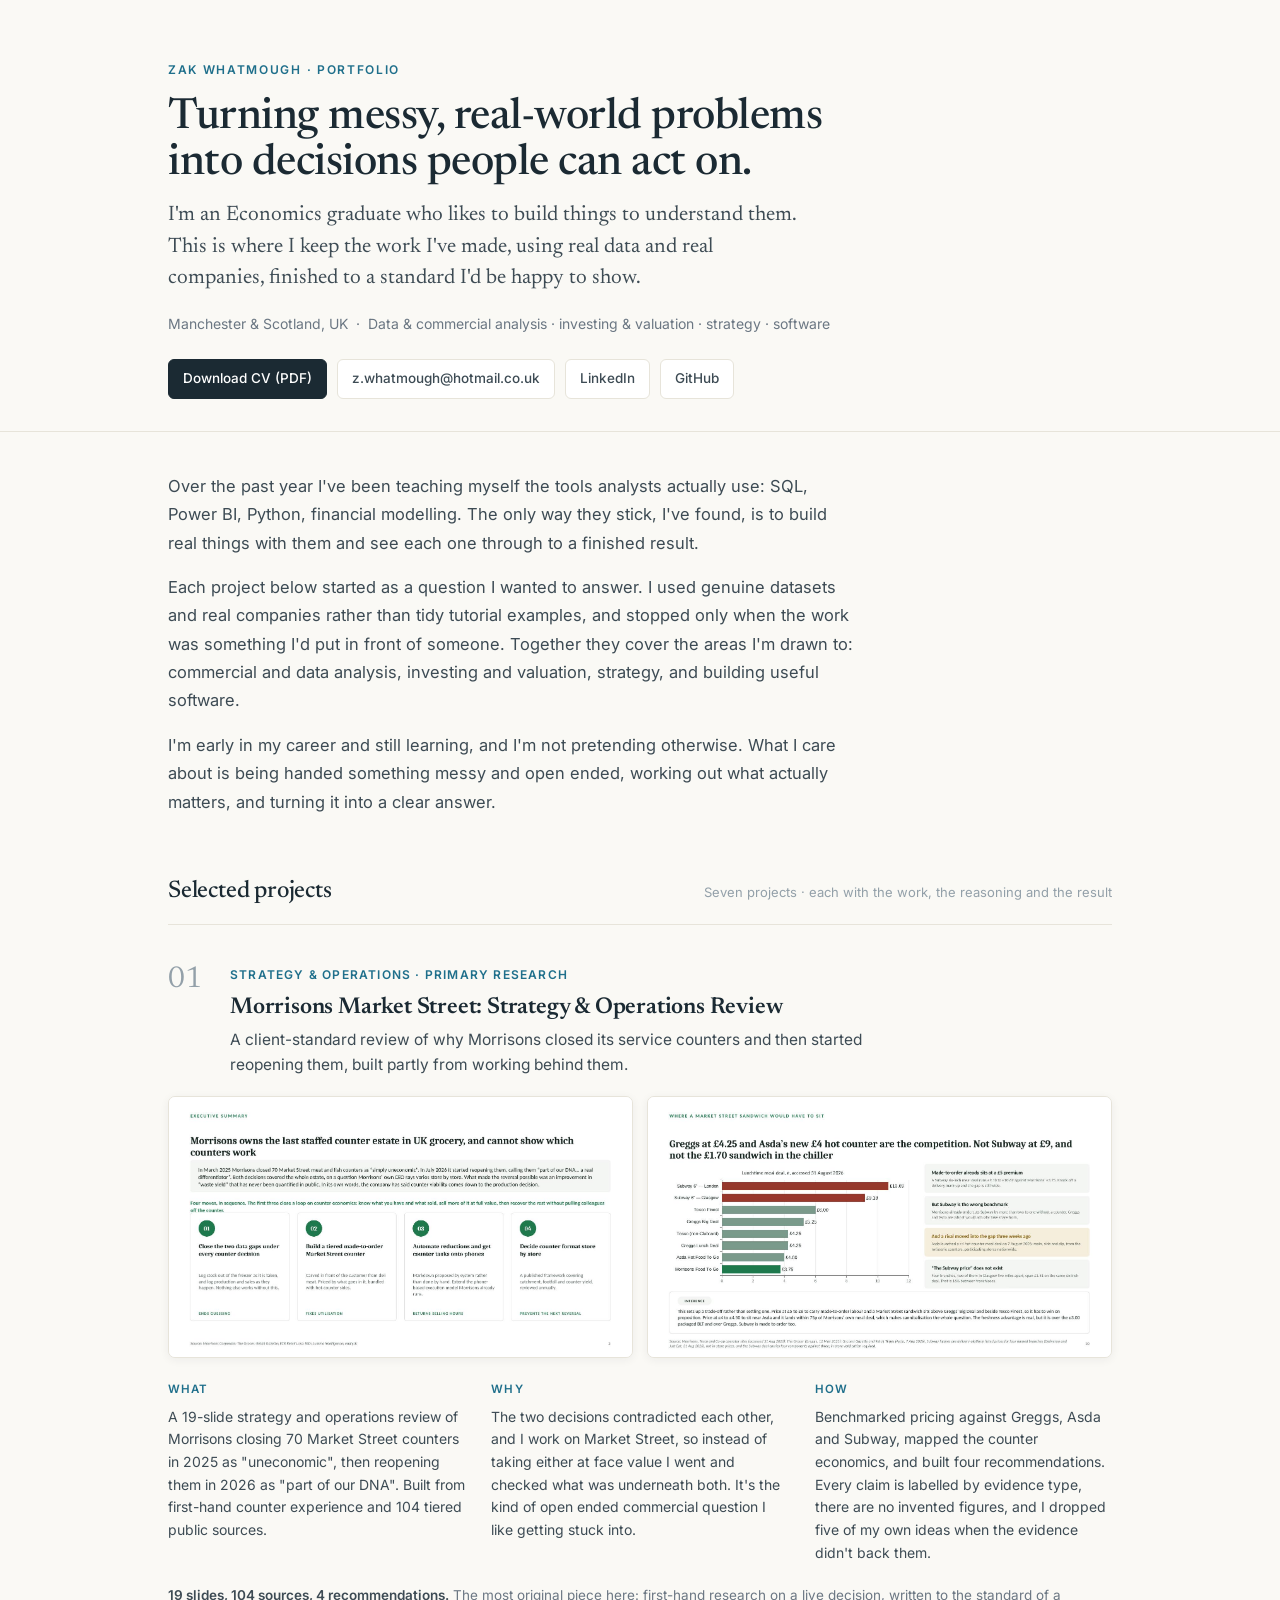
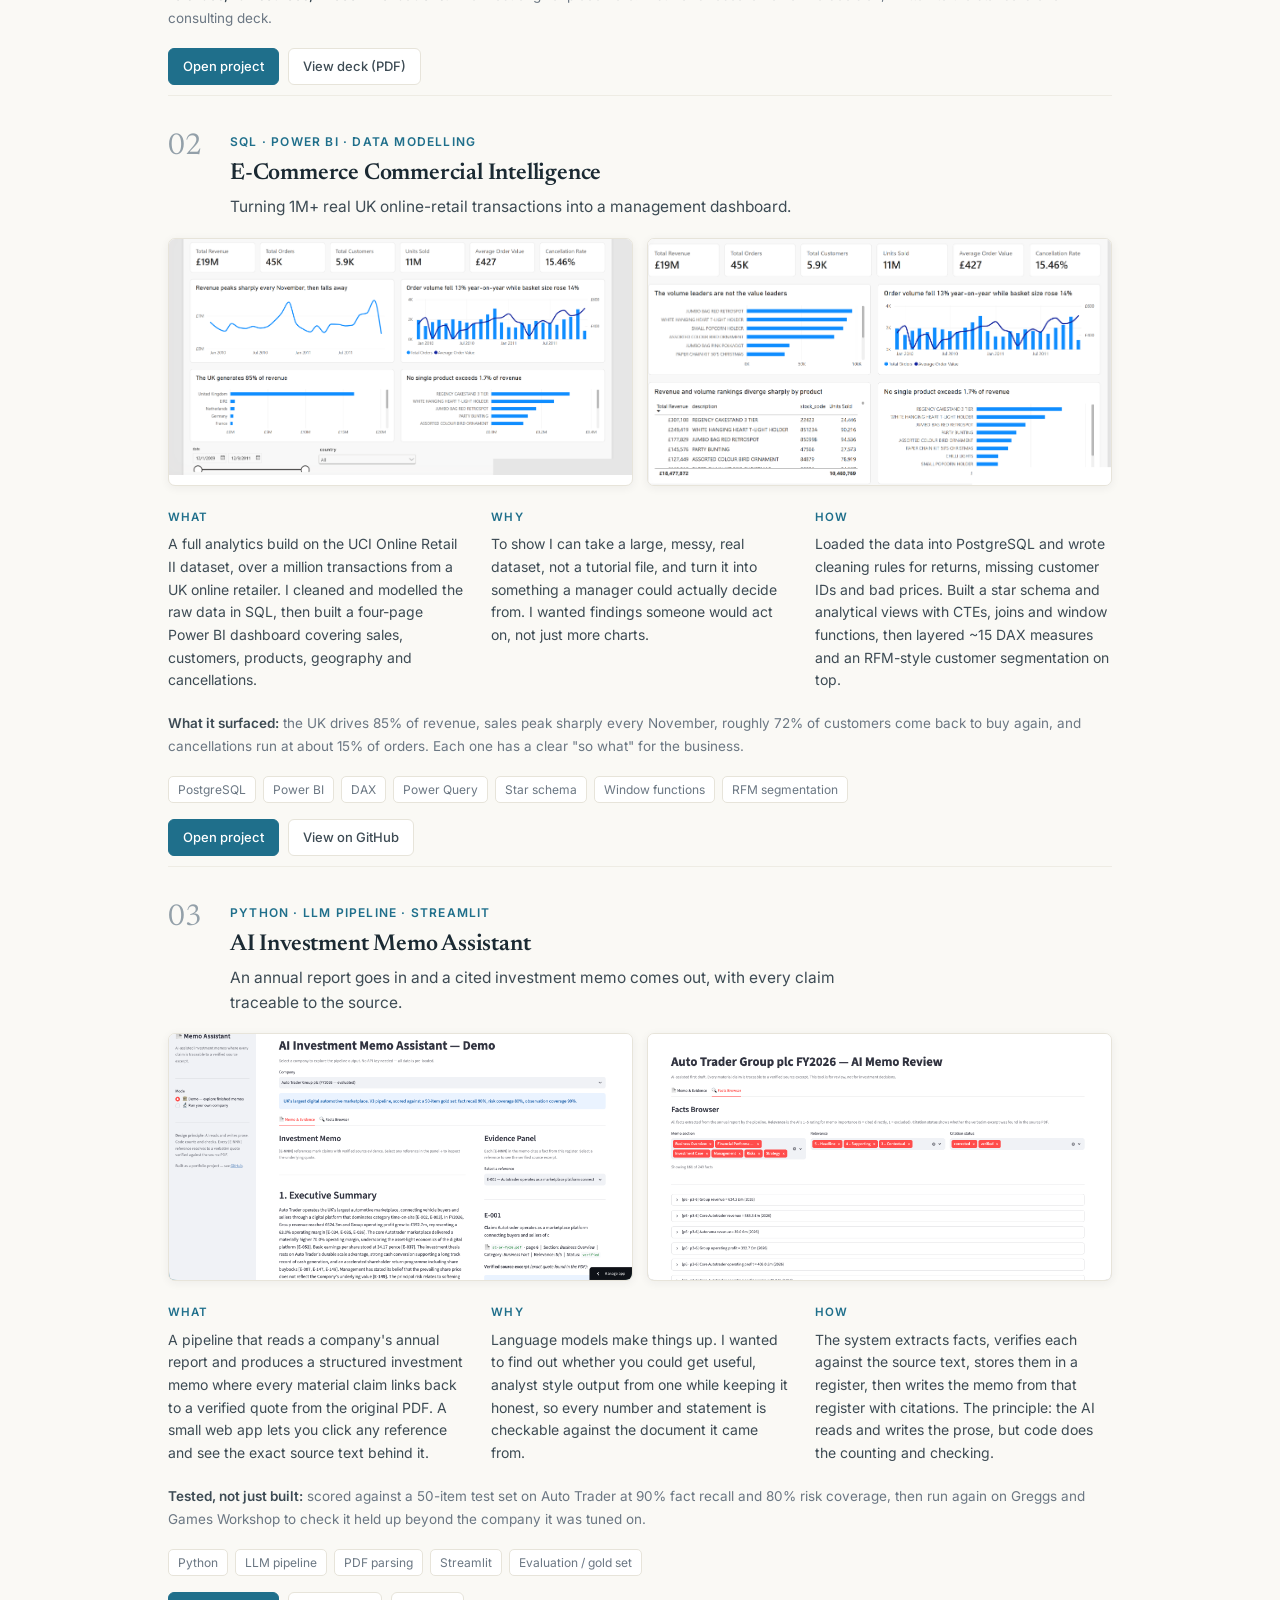
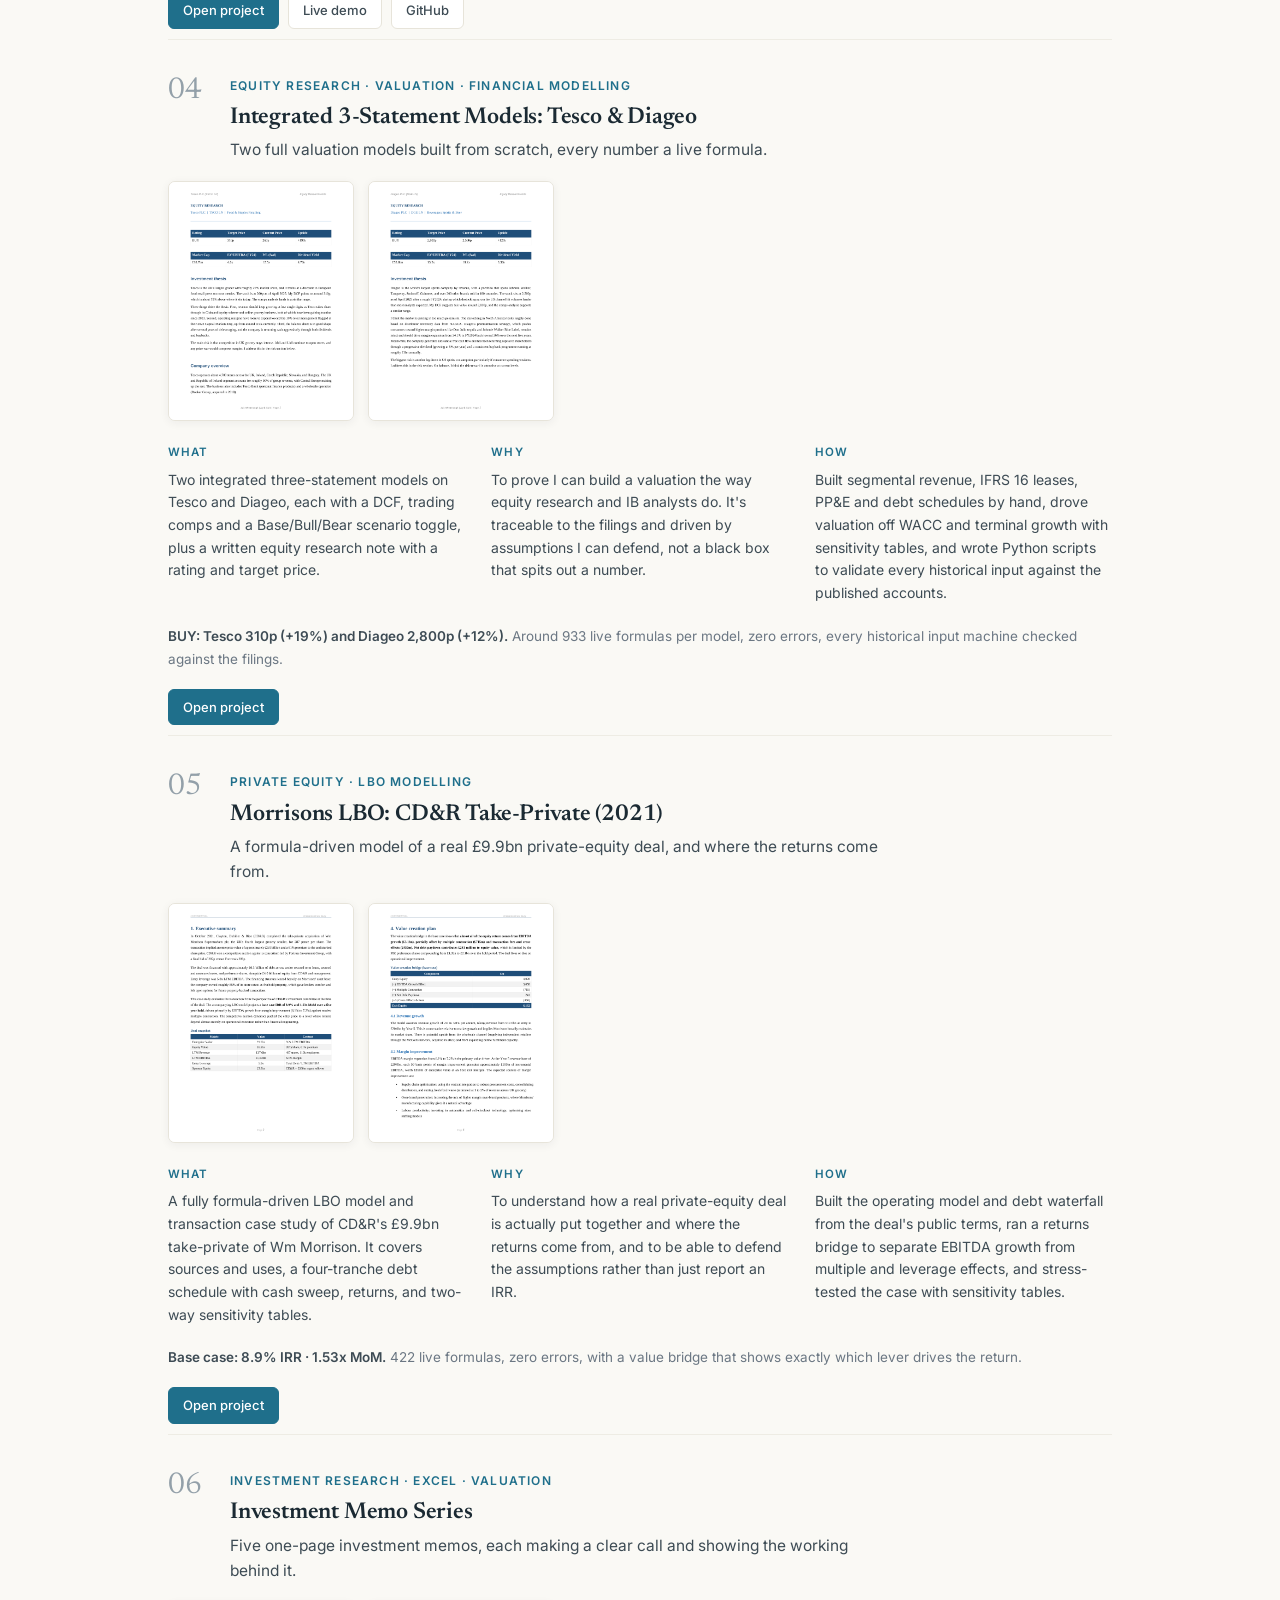
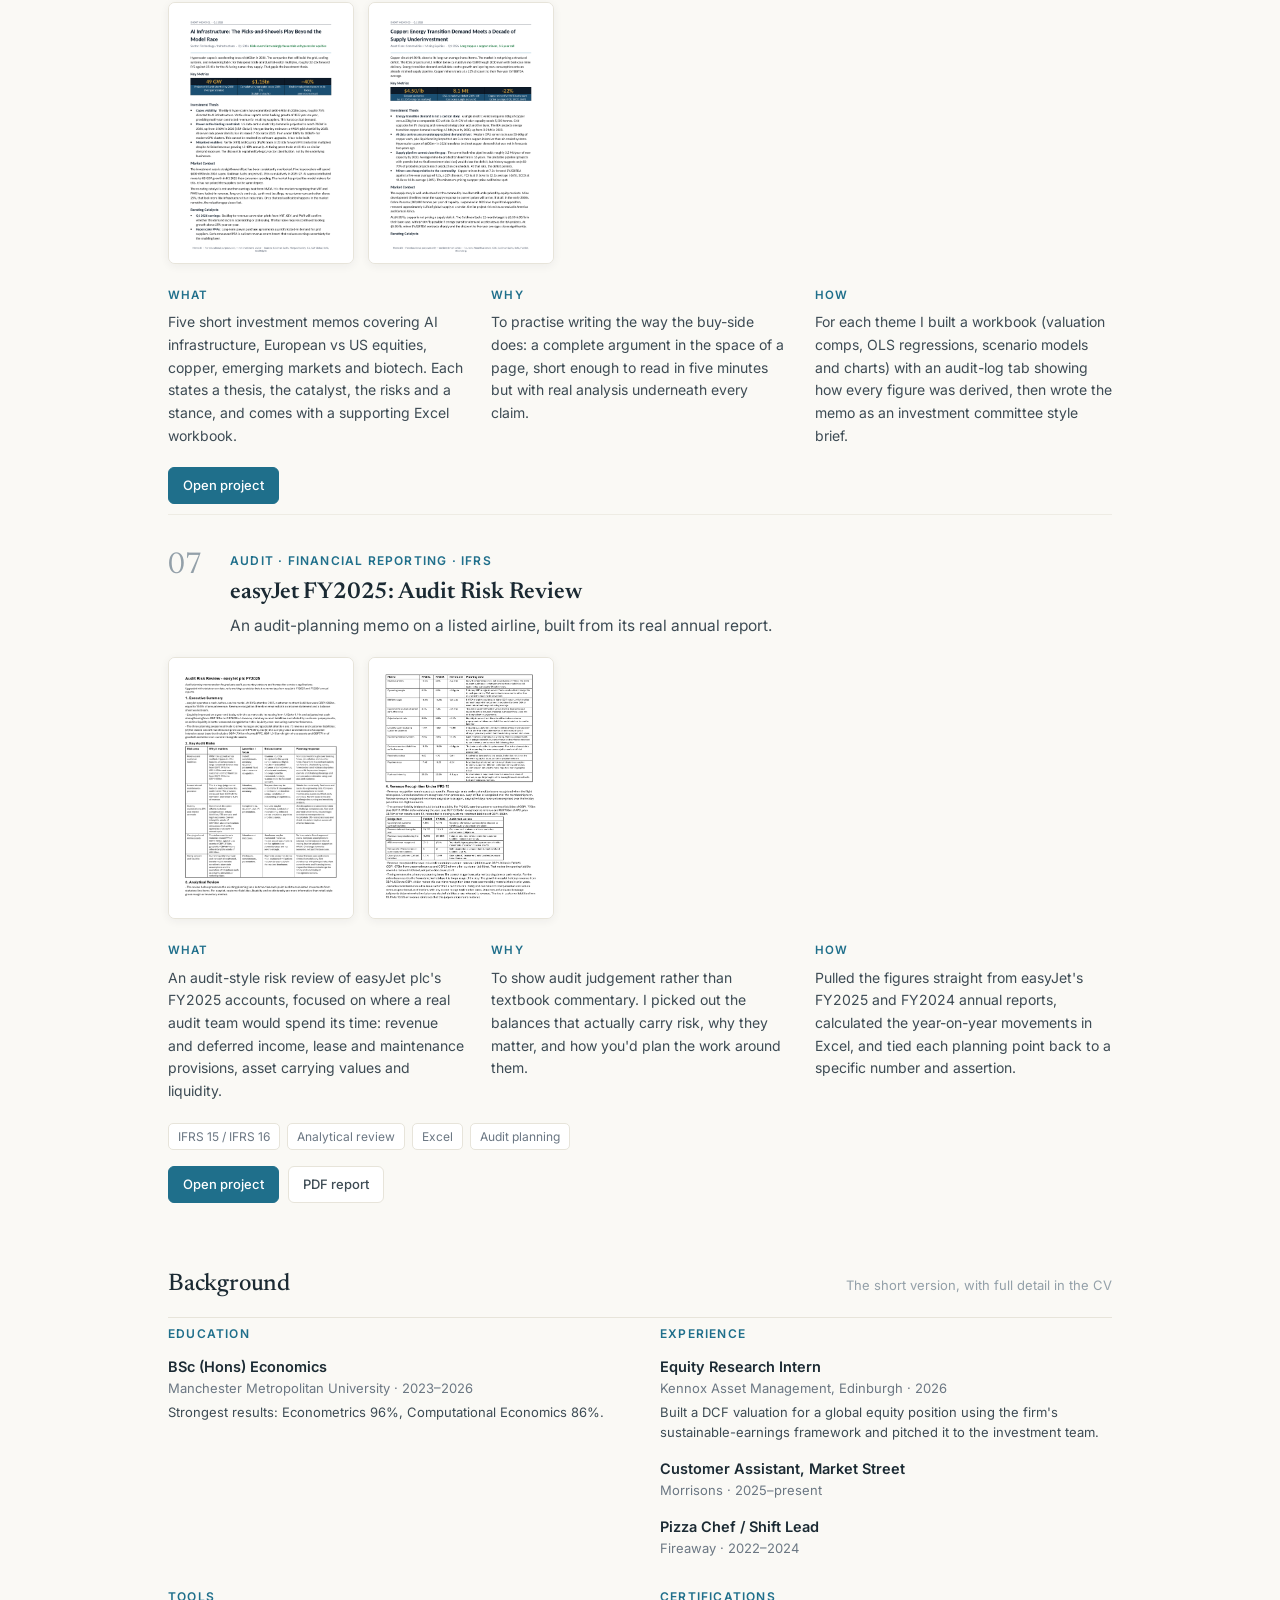
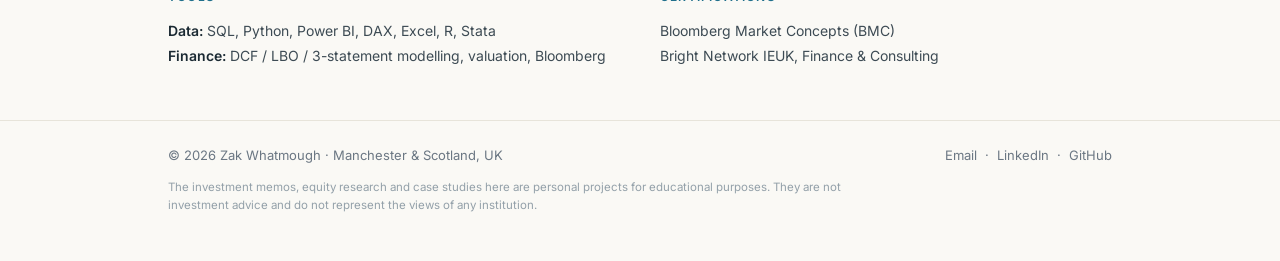
==== commit 48fb01c9: "Humanise copy, unify sub-pages, rework CV - Remove em dashes and AI writing tells across the main pa" ====
--- a/index.html
+++ b/index.html
@@ -4,104 +4,19 @@
 <meta charset="UTF-8">
 <meta name="viewport" content="width=device-width, initial-scale=1.0">
 <title>Zak Whatmough</title>
-<meta name="description" content="Projects by Zak Whatmough — data and commercial analysis, investing, strategy and building useful software.">
+<meta name="description" content="Projects by Zak Whatmough, data and commercial analysis, investing, strategy and building useful software.">
 <link rel="preconnect" href="https://fonts.googleapis.com">
 <link rel="preconnect" href="https://fonts.gstatic.com" crossorigin>
 <link href="https://fonts.googleapis.com/css2?family=Inter:wght@400;500;600;700&family=Newsreader:opsz,wght@6..72,400;6..72,500;6..72,600&display=swap" rel="stylesheet">
-<style>
-  *,*::before,*::after{box-sizing:border-box;margin:0;padding:0}
-  :root{
-    --ink:#1b2a33;--ink-soft:#3d4b54;--muted:#6b7783;--faint:#93a0a9;
-    --accent:#1f6f8b;--accent-dark:#155066;
-    --bg:#faf9f5;--card:#ffffff;--line:#e7e4da;--line-soft:#eeece4;
-  }
-  html{scroll-behavior:smooth}
-  body{font-family:'Inter',-apple-system,BlinkMacSystemFont,sans-serif;background:var(--bg);color:var(--ink);line-height:1.6;-webkit-font-smoothing:antialiased}
-  .wrap{max-width:1000px;margin:0 auto;padding:0 28px}
-  a{color:var(--accent);text-decoration:none}
-  a:hover{color:var(--accent-dark)}
-
-  .top{padding:60px 0 32px;border-bottom:1px solid var(--line)}
-  .eyebrow{font-size:12px;letter-spacing:.14em;text-transform:uppercase;color:var(--accent);font-weight:600;margin-bottom:16px}
-  .top h1{font-family:'Newsreader',Georgia,serif;font-weight:500;font-size:43px;line-height:1.06;letter-spacing:-.5px;color:var(--ink);margin-bottom:14px}
-  .lede{font-family:'Newsreader',Georgia,serif;font-size:21px;line-height:1.5;color:var(--ink-soft);max-width:640px;font-weight:400}
-  .meta{margin-top:18px;font-size:14px;color:var(--muted)}
-  .links{margin-top:24px;display:flex;gap:10px;flex-wrap:wrap}
-  .links a{font-size:13.5px;font-weight:500;color:var(--ink-soft);border:1px solid var(--line);background:#fff;border-radius:6px;padding:8px 14px;transition:all .15s}
-  .links a:hover{border-color:var(--accent);color:var(--accent)}
-  .links a.primary{background:var(--ink);color:#fff;border-color:var(--ink)}
-  .links a.primary:hover{background:var(--accent-dark);border-color:var(--accent-dark);color:#fff}
-
-  .intro{padding:40px 0 4px}
-  .intro p{font-size:16.5px;color:var(--ink-soft);max-width:690px;margin-bottom:16px;line-height:1.72}
-  .intro p:last-child{margin-bottom:0}
-
-  .sec-head{display:flex;align-items:baseline;justify-content:space-between;gap:16px;margin:52px 0 4px;padding-bottom:14px;border-bottom:1px solid var(--line)}
-  .sec-head h2{font-family:'Newsreader',Georgia,serif;font-weight:500;font-size:24px;color:var(--ink);letter-spacing:-.2px}
-  .sec-head span{font-size:13px;color:var(--faint)}
-
-  .project{padding:36px 0 10px;border-bottom:1px solid var(--line-soft)}
-  .project:last-of-type{border-bottom:none}
-  .proj-top{display:flex;gap:18px;align-items:flex-start;margin-bottom:18px}
-  .proj-num{font-family:'Newsreader',Georgia,serif;font-size:30px;color:var(--faint);line-height:1;font-weight:400;flex:none;width:44px}
-  .proj-head h3{font-family:'Newsreader',Georgia,serif;font-weight:600;font-size:23px;color:var(--ink);letter-spacing:-.2px;line-height:1.25;margin-bottom:6px}
-  .proj-kicker{font-size:12px;letter-spacing:.1em;text-transform:uppercase;color:var(--accent);font-weight:600;margin-bottom:9px}
-  .proj-oneline{font-size:15.5px;color:var(--ink-soft);max-width:660px}
-
-  .shots{display:flex;gap:14px;margin:4px 0 22px}
-  .shots.wide .shot{flex:1;min-width:0}
-  .shots.tall .shot{flex:none;width:186px}
-  .shot{border:1px solid var(--line);border-radius:7px;overflow:hidden;background:#fff;box-shadow:0 2px 10px rgba(27,42,51,.06);display:block}
-  .shot img{width:100%;display:block}
-
-  .wwh{display:grid;grid-template-columns:1fr 1fr 1fr;gap:26px;margin:2px 0 20px}
-  .wwh .col h4{font-size:11.5px;letter-spacing:.1em;text-transform:uppercase;color:var(--accent);font-weight:600;margin-bottom:7px}
-  .wwh .col p{font-size:14px;color:var(--ink-soft);line-height:1.62}
-
-  .tools{display:flex;flex-wrap:wrap;gap:7px;margin-bottom:16px}
-  .tool{font-size:12px;color:var(--muted);background:#fff;border:1px solid var(--line);border-radius:5px;padding:3px 9px}
-  .proj-links{display:flex;flex-wrap:wrap;gap:9px;align-items:center}
-  .btn{font-size:13px;font-weight:500;border-radius:6px;padding:7px 14px;transition:all .15s;border:1px solid var(--line);background:#fff;color:var(--ink-soft)}
-  .btn:hover{border-color:var(--accent);color:var(--accent)}
-  .btn.solid{background:var(--accent);border-color:var(--accent);color:#fff}
-  .btn.solid:hover{background:var(--accent-dark);border-color:var(--accent-dark);color:#fff}
-  .findings{margin:0 0 18px;font-size:13.5px;color:var(--muted);line-height:1.7}
-  .findings b{color:var(--ink-soft);font-weight:600}
-
-  .bg-grid{display:grid;grid-template-columns:1fr 1fr;gap:14px 40px;margin-top:6px}
-  .bg-block h4{font-size:12px;letter-spacing:.1em;text-transform:uppercase;color:var(--accent);font-weight:600;margin-bottom:12px}
-  .bg-item{margin-bottom:14px}
-  .bg-item .r1{font-size:14.5px;color:var(--ink);font-weight:600}
-  .bg-item .r2{font-size:13px;color:var(--muted)}
-  .bg-item .r3{font-size:13px;color:var(--ink-soft);margin-top:3px;line-height:1.55}
-  .skills-line{font-size:14px;color:var(--ink-soft);line-height:1.8}
-  .skills-line b{color:var(--ink);font-weight:600}
-
-  footer{margin-top:52px;border-top:1px solid var(--line);padding:24px 0 46px}
-  .foot-inner{display:flex;justify-content:space-between;gap:14px;flex-wrap:wrap;font-size:13px;color:var(--muted)}
-  .foot-inner a{color:var(--muted)}
-  .foot-inner a:hover{color:var(--accent)}
-  .disclaimer{margin-top:12px;font-size:11.5px;color:var(--faint);max-width:720px}
-
-  @media(max-width:760px){
-    .top h1{font-size:33px}
-    .lede{font-size:19px}
-    .wwh{grid-template-columns:1fr;gap:16px}
-    .shots.wide{flex-direction:column}
-    .shots.tall{flex-wrap:wrap}
-    .shots.tall .shot{width:calc(50% - 8px)}
-    .bg-grid{grid-template-columns:1fr;gap:8px}
-    .proj-num{font-size:24px;width:34px}
-  }
-</style>
+<link rel="stylesheet" href="assets/site.css">
 </head>
 <body>
 
 <header class="top">
   <div class="wrap">
-    <p class="eyebrow">Zak Whatmough — Portfolio</p>
+    <p class="eyebrow">Zak Whatmough · Portfolio</p>
     <h1>Turning messy, real-world problems<br>into decisions people can act on.</h1>
-    <p class="lede">I'm an Economics graduate who learns by building. This is where I keep the things I've made — with real data, real companies, and finished to a standard I'd be happy to show.</p>
+    <p class="lede">I'm an Economics graduate who likes to build things to understand them. This is where I keep the work I've made, using real data and real companies, finished to a standard I'd be happy to show.</p>
     <p class="meta">Manchester &amp; Scotland, UK &nbsp;·&nbsp; Data &amp; commercial analysis · investing &amp; valuation · strategy · software</p>
     <div class="links">
       <a class="primary" href="cv/Zak-Whatmough-CV.pdf" target="_blank">Download CV (PDF)</a>
@@ -114,9 +29,9 @@
 
 <section class="intro">
   <div class="wrap">
-    <p>Over the past year I've been teaching myself the tools analysts actually use — SQL, Power BI, Python, financial modelling — and I've found the only way they stick is to build real things with them and see each one through to a finished result.</p>
+    <p>Over the past year I've been teaching myself the tools analysts actually use: SQL, Power BI, Python, financial modelling. The only way they stick, I've found, is to build real things with them and see each one through to a finished result.</p>
     <p>Each project below started as a question I wanted to answer. I used genuine datasets and real companies rather than tidy tutorial examples, and stopped only when the work was something I'd put in front of someone. Together they cover the areas I'm drawn to: commercial and data analysis, investing and valuation, strategy, and building useful software.</p>
-    <p>I'm early in my career and still learning — I'm not pretending otherwise. What I care about is being handed something messy and open-ended, working out what actually matters, and turning it into a clear answer.</p>
+    <p>I'm early in my career and still learning, and I'm not pretending otherwise. What I care about is being handed something messy and open ended, working out what actually matters, and turning it into a clear answer.</p>
   </div>
 </section>
 
@@ -134,22 +49,22 @@
         <div class="proj-head">
           <p class="proj-kicker">Strategy &amp; operations · Primary research</p>
           <h3>Morrisons Market Street: Strategy &amp; Operations Review</h3>
-          <p class="proj-oneline">A client-standard review of why Morrisons closed its service counters, then started reopening them — built partly from working behind them.</p>
+          <p class="proj-oneline">A client-standard review of why Morrisons closed its service counters and then started reopening them, built partly from working behind them.</p>
         </div>
       </div>
 
       <div class="shots wide">
-        <span class="shot"><img src="images/market-street/executive-summary.jpg" alt="Executive summary slide — the counter economics problem and four recommendations"></span>
-        <span class="shot"><img src="images/market-street/price-ladder.jpg" alt="Competitor pricing ladder slide — where a Market Street sandwich would sit"></span>
+        <span class="shot"><img src="images/market-street/executive-summary.jpg" alt="Executive summary slide, the counter economics problem and four recommendations"></span>
+        <span class="shot"><img src="images/market-street/price-ladder.jpg" alt="Competitor pricing ladder slide, where a Market Street sandwich would sit"></span>
       </div>
 
       <div class="wwh">
         <div class="col"><h4>What</h4><p>A 19-slide strategy and operations review of Morrisons closing 70 Market Street counters in 2025 as "uneconomic", then reopening them in 2026 as "part of our DNA". Built from first-hand counter experience and 104 tiered public sources.</p></div>
-        <div class="col"><h4>Why</h4><p>The two decisions contradicted each other, and I work on Market Street — so instead of taking either at face value I went and checked what was underneath both. It's exactly the kind of open-ended commercial question I like getting stuck into.</p></div>
-        <div class="col"><h4>How</h4><p>Benchmarked pricing against Greggs, Asda and Subway, mapped the counter economics, and built four recommendations — labelling every claim by evidence type, using no invented figures, and dropping five of my own ideas when the evidence didn't back them.</p></div>
-      </div>
-
-      <p class="findings"><b>19 slides · 104 sources · 4 recommendations.</b> The most original piece here — primary research on a live decision, written to the standard of a consulting deck.</p>
+        <div class="col"><h4>Why</h4><p>The two decisions contradicted each other, and I work on Market Street, so instead of taking either at face value I went and checked what was underneath both. It's the kind of open ended commercial question I like getting stuck into.</p></div>
+        <div class="col"><h4>How</h4><p>Benchmarked pricing against Greggs, Asda and Subway, mapped the counter economics, and built four recommendations. Every claim is labelled by evidence type, there are no invented figures, and I dropped five of my own ideas when the evidence didn't back them.</p></div>
+      </div>
+
+      <p class="findings"><b>19 slides, 104 sources, 4 recommendations.</b> The most original piece here: first-hand research on a live decision, written to the standard of a consulting deck.</p>
 
       <div class="proj-links">
         <a class="btn solid" href="morrisons-market-street/">Open project</a>
@@ -169,23 +84,24 @@
       </div>
 
       <div class="shots wide">
-        <span class="shot"><img src="images/ecommerce/executive-overview.png" alt="Executive overview dashboard — revenue, orders, customers, cancellation rate"></span>
+        <span class="shot"><img src="images/ecommerce/executive-overview.png" alt="Executive overview dashboard, revenue, orders, customers, cancellation rate"></span>
         <span class="shot"><img src="images/ecommerce/product-performance.png" alt="Product and sales performance dashboard page"></span>
       </div>
 
       <div class="wwh">
-        <div class="col"><h4>What</h4><p>An end-to-end analytics build on the UCI Online Retail II dataset — over a million transactions from a UK online retailer. I cleaned and modelled the raw data in SQL, then built a four-page Power BI dashboard covering sales, customers, products, geography and cancellations.</p></div>
-        <div class="col"><h4>Why</h4><p>To show I can take a large, messy, real dataset — not a tutorial file — and turn it into something a manager could actually decide from. The goal wasn't more charts, it was findings someone would act on.</p></div>
+        <div class="col"><h4>What</h4><p>A full analytics build on the UCI Online Retail II dataset, over a million transactions from a UK online retailer. I cleaned and modelled the raw data in SQL, then built a four-page Power BI dashboard covering sales, customers, products, geography and cancellations.</p></div>
+        <div class="col"><h4>Why</h4><p>To show I can take a large, messy, real dataset, not a tutorial file, and turn it into something a manager could actually decide from. I wanted findings someone would act on, not just more charts.</p></div>
         <div class="col"><h4>How</h4><p>Loaded the data into PostgreSQL and wrote cleaning rules for returns, missing customer IDs and bad prices. Built a star schema and analytical views with CTEs, joins and window functions, then layered ~15 DAX measures and an RFM-style customer segmentation on top.</p></div>
       </div>
 
-      <p class="findings"><b>What it surfaced:</b> the UK drives 85% of revenue, sales peak sharply every November, roughly 72% of customers come back to buy again, and cancellations run at about 15% of orders — each with a clear "so what" for the business.</p>
+      <p class="findings"><b>What it surfaced:</b> the UK drives 85% of revenue, sales peak sharply every November, roughly 72% of customers come back to buy again, and cancellations run at about 15% of orders. Each one has a clear "so what" for the business.</p>
 
       <div class="tools">
         <span class="tool">PostgreSQL</span><span class="tool">Power BI</span><span class="tool">DAX</span><span class="tool">Power Query</span><span class="tool">Star schema</span><span class="tool">Window functions</span><span class="tool">RFM segmentation</span>
       </div>
       <div class="proj-links">
-        <a class="btn solid" href="https://github.com/zwhatmough/ecommerce-commercial-intelligence" target="_blank" rel="noopener">View on GitHub</a>
+        <a class="btn solid" href="ecommerce-commercial-intelligence/">Open project</a>
+        <a class="btn" href="https://github.com/zwhatmough/ecommerce-commercial-intelligence" target="_blank" rel="noopener">View on GitHub</a>
       </div>
     </div>
 
@@ -196,29 +112,30 @@
         <div class="proj-head">
           <p class="proj-kicker">Python · LLM pipeline · Streamlit</p>
           <h3>AI Investment Memo Assistant</h3>
-          <p class="proj-oneline">An annual report goes in; a cited investment memo comes out — every claim traceable to the source.</p>
+          <p class="proj-oneline">An annual report goes in and a cited investment memo comes out, with every claim traceable to the source.</p>
         </div>
       </div>
 
       <div class="shots wide">
-        <span class="shot"><img src="images/memo-assistant/app-memo-evidence.png" alt="Memo and evidence view — cited memo with inline references and a source-excerpt panel"></span>
-        <span class="shot"><img src="images/memo-assistant/app-facts-browser.png" alt="Facts browser — filterable view of verified facts by section and citation status"></span>
+        <span class="shot"><img src="images/memo-assistant/app-memo-evidence.png" alt="Memo and evidence view, cited memo with inline references and a source-excerpt panel"></span>
+        <span class="shot"><img src="images/memo-assistant/app-facts-browser.png" alt="Facts browser, filterable view of verified facts by section and citation status"></span>
       </div>
 
       <div class="wwh">
         <div class="col"><h4>What</h4><p>A pipeline that reads a company's annual report and produces a structured investment memo where every material claim links back to a verified quote from the original PDF. A small web app lets you click any reference and see the exact source text behind it.</p></div>
-        <div class="col"><h4>Why</h4><p>Language models make things up. I wanted to find out whether you could get genuinely useful, analyst-style output from one while keeping it honest — every number and statement checkable against the document it came from.</p></div>
+        <div class="col"><h4>Why</h4><p>Language models make things up. I wanted to find out whether you could get useful, analyst style output from one while keeping it honest, so every number and statement is checkable against the document it came from.</p></div>
         <div class="col"><h4>How</h4><p>The system extracts facts, verifies each against the source text, stores them in a register, then writes the memo from that register with citations. The principle: the AI reads and writes the prose, but code does the counting and checking.</p></div>
       </div>
 
-      <p class="findings"><b>Tested, not just built:</b> scored against a 50-item gold set on Auto Trader — 90% fact recall, 80% risk coverage — then run again on Greggs and Games Workshop to check it generalised beyond the company it was tuned on.</p>
+      <p class="findings"><b>Tested, not just built:</b> scored against a 50-item test set on Auto Trader at 90% fact recall and 80% risk coverage, then run again on Greggs and Games Workshop to check it held up beyond the company it was tuned on.</p>
 
       <div class="tools">
         <span class="tool">Python</span><span class="tool">LLM pipeline</span><span class="tool">PDF parsing</span><span class="tool">Streamlit</span><span class="tool">Evaluation / gold set</span>
       </div>
       <div class="proj-links">
-        <a class="btn solid" href="https://memo-assistant.streamlit.app" target="_blank" rel="noopener">Try the live demo</a>
-        <a class="btn" href="https://github.com/zwhatmough/memo-assistant" target="_blank" rel="noopener">View on GitHub</a>
+        <a class="btn solid" href="memo-assistant/">Open project</a>
+        <a class="btn" href="https://memo-assistant.streamlit.app" target="_blank" rel="noopener">Live demo</a>
+        <a class="btn" href="https://github.com/zwhatmough/memo-assistant" target="_blank" rel="noopener">GitHub</a>
       </div>
     </div>
 
@@ -234,17 +151,17 @@
       </div>
 
       <div class="shots tall">
-        <span class="shot"><img src="images/equity/tesco.png" alt="Tesco equity research note — rating, target price and thesis"></span>
-        <span class="shot"><img src="images/equity/diageo.png" alt="Diageo equity research note — rating, target price and thesis"></span>
+        <span class="shot"><img src="images/equity/tesco.png" alt="Tesco equity research note, rating, target price and thesis"></span>
+        <span class="shot"><img src="images/equity/diageo.png" alt="Diageo equity research note, rating, target price and thesis"></span>
       </div>
 
       <div class="wwh">
         <div class="col"><h4>What</h4><p>Two integrated three-statement models on Tesco and Diageo, each with a DCF, trading comps and a Base/Bull/Bear scenario toggle, plus a written equity research note with a rating and target price.</p></div>
-        <div class="col"><h4>Why</h4><p>To prove I can build a valuation the way equity research and IB analysts do — traceable to the filings, driven by assumptions I can defend, not a black box that spits out a number.</p></div>
+        <div class="col"><h4>Why</h4><p>To prove I can build a valuation the way equity research and IB analysts do. It's traceable to the filings and driven by assumptions I can defend, not a black box that spits out a number.</p></div>
         <div class="col"><h4>How</h4><p>Built segmental revenue, IFRS 16 leases, PP&amp;E and debt schedules by hand, drove valuation off WACC and terminal growth with sensitivity tables, and wrote Python scripts to validate every historical input against the published accounts.</p></div>
       </div>
 
-      <p class="findings"><b>BUY — Tesco 310p (+19%), Diageo 2,800p (+12%).</b> Around 933 live formulas per model, zero errors, every historical input machine-checked against the filings.</p>
+      <p class="findings"><b>BUY: Tesco 310p (+19%) and Diageo 2,800p (+12%).</b> Around 933 live formulas per model, zero errors, every historical input machine checked against the filings.</p>
 
       <div class="proj-links">
         <a class="btn solid" href="equity-research-models/">Open project</a>
@@ -263,13 +180,13 @@
       </div>
 
       <div class="shots tall">
-        <span class="shot"><img src="images/lbo/exec-summary.png" alt="LBO transaction note — executive summary and deal snapshot"></span>
-        <span class="shot"><img src="images/lbo/value-bridge.png" alt="LBO value creation bridge — EBITDA growth vs multiple and leverage"></span>
-      </div>
-
-      <div class="wwh">
-        <div class="col"><h4>What</h4><p>A fully formula-driven LBO model and transaction case study of CD&amp;R's £9.9bn take-private of Wm Morrison — sources and uses, a four-tranche debt schedule with cash sweep, returns, and two-way sensitivity tables.</p></div>
-        <div class="col"><h4>Why</h4><p>To understand how a real private-equity deal is actually put together and where the returns come from — and to be able to defend the assumptions rather than just report an IRR.</p></div>
+        <span class="shot"><img src="images/lbo/exec-summary.png" alt="LBO transaction note, executive summary and deal snapshot"></span>
+        <span class="shot"><img src="images/lbo/value-bridge.png" alt="LBO value creation bridge, EBITDA growth vs multiple and leverage"></span>
+      </div>
+
+      <div class="wwh">
+        <div class="col"><h4>What</h4><p>A fully formula-driven LBO model and transaction case study of CD&amp;R's £9.9bn take-private of Wm Morrison. It covers sources and uses, a four-tranche debt schedule with cash sweep, returns, and two-way sensitivity tables.</p></div>
+        <div class="col"><h4>Why</h4><p>To understand how a real private-equity deal is actually put together and where the returns come from, and to be able to defend the assumptions rather than just report an IRR.</p></div>
         <div class="col"><h4>How</h4><p>Built the operating model and debt waterfall from the deal's public terms, ran a returns bridge to separate EBITDA growth from multiple and leverage effects, and stress-tested the case with sensitivity tables.</p></div>
       </div>
 
@@ -292,14 +209,14 @@
       </div>
 
       <div class="shots tall">
-        <span class="shot"><img src="images/memos/memo-01.png" alt="Memo 01 — AI infrastructure, first page"></span>
-        <span class="shot"><img src="images/memos/memo-03.png" alt="Memo 03 — copper, first page"></span>
-      </div>
-
-      <div class="wwh">
-        <div class="col"><h4>What</h4><p>Five short investment memos covering AI infrastructure, European vs US equities, copper, emerging markets and biotech. Each states a thesis, the catalyst, the risks and a stance — and comes with a supporting Excel workbook.</p></div>
+        <span class="shot"><img src="images/memos/memo-01.png" alt="Memo 01, AI infrastructure, first page"></span>
+        <span class="shot"><img src="images/memos/memo-03.png" alt="Memo 03, copper, first page"></span>
+      </div>
+
+      <div class="wwh">
+        <div class="col"><h4>What</h4><p>Five short investment memos covering AI infrastructure, European vs US equities, copper, emerging markets and biotech. Each states a thesis, the catalyst, the risks and a stance, and comes with a supporting Excel workbook.</p></div>
         <div class="col"><h4>Why</h4><p>To practise writing the way the buy-side does: a complete argument in the space of a page, short enough to read in five minutes but with real analysis underneath every claim.</p></div>
-        <div class="col"><h4>How</h4><p>For each theme I built a workbook — valuation comps, OLS regressions, scenario models and charts — with an audit-log tab showing how every figure was derived, then wrote the memo as an investment-committee-style brief.</p></div>
+        <div class="col"><h4>How</h4><p>For each theme I built a workbook (valuation comps, OLS regressions, scenario models and charts) with an audit-log tab showing how every figure was derived, then wrote the memo as an investment committee style brief.</p></div>
       </div>
 
       <div class="proj-links">
@@ -319,13 +236,13 @@
       </div>
 
       <div class="shots tall">
-        <span class="shot"><img src="images/audit/easyjet-p1.png" alt="easyJet audit risk review — executive summary and key risks"></span>
-        <span class="shot"><img src="images/audit/easyjet-p2.png" alt="easyJet audit risk review — analytical review"></span>
+        <span class="shot"><img src="images/audit/easyjet-p1.png" alt="easyJet audit risk review, executive summary and key risks"></span>
+        <span class="shot"><img src="images/audit/easyjet-p2.png" alt="easyJet audit risk review, analytical review"></span>
       </div>
 
       <div class="wwh">
         <div class="col"><h4>What</h4><p>An audit-style risk review of easyJet plc's FY2025 accounts, focused on where a real audit team would spend its time: revenue and deferred income, lease and maintenance provisions, asset carrying values and liquidity.</p></div>
-        <div class="col"><h4>Why</h4><p>To show audit judgement rather than textbook commentary — identifying the balances that actually carry risk, why they matter, and how you'd plan the work around them.</p></div>
+        <div class="col"><h4>Why</h4><p>To show audit judgement rather than textbook commentary. I picked out the balances that actually carry risk, why they matter, and how you'd plan the work around them.</p></div>
         <div class="col"><h4>How</h4><p>Pulled the figures straight from easyJet's FY2025 and FY2024 annual reports, calculated the year-on-year movements in Excel, and tied each planning point back to a specific number and assertion.</p></div>
       </div>
 
@@ -345,7 +262,7 @@
   <div class="wrap">
     <div class="sec-head">
       <h2>Background</h2>
-      <span>The short version — full detail in the CV</span>
+      <span>The short version, with full detail in the CV</span>
     </div>
 
     <div class="bg-grid">
@@ -382,7 +299,7 @@
 
       <div class="bg-block">
         <h4>Certifications</h4>
-        <p class="skills-line">Bloomberg Market Concepts (BMC)<br>Bright Network IEUK — Finance &amp; Consulting</p>
+        <p class="skills-line">Bloomberg Market Concepts (BMC)<br>Bright Network IEUK, Finance &amp; Consulting</p>
       </div>
     </div>
   </div>
--- a/assets/site.css
+++ b/assets/site.css
@@ -0,0 +1,128 @@
+*,*::before,*::after{box-sizing:border-box;margin:0;padding:0}
+:root{
+  --ink:#1b2a33;--ink-soft:#3d4b54;--muted:#6b7783;--faint:#93a0a9;
+  --accent:#1f6f8b;--accent-dark:#155066;
+  --bg:#faf9f5;--card:#ffffff;--line:#e7e4da;--line-soft:#eeece4;
+}
+html{scroll-behavior:smooth}
+body{font-family:'Inter',-apple-system,BlinkMacSystemFont,sans-serif;background:var(--bg);color:var(--ink);line-height:1.6;-webkit-font-smoothing:antialiased}
+.wrap{max-width:1000px;margin:0 auto;padding:0 28px}
+a{color:var(--accent);text-decoration:none}
+a:hover{color:var(--accent-dark)}
+
+/* ---- home header + intro ---- */
+.top{padding:60px 0 32px;border-bottom:1px solid var(--line)}
+.eyebrow{font-size:12px;letter-spacing:.14em;text-transform:uppercase;color:var(--accent);font-weight:600;margin-bottom:16px}
+.top h1{font-family:'Newsreader',Georgia,serif;font-weight:500;font-size:43px;line-height:1.06;letter-spacing:-.5px;color:var(--ink);margin-bottom:14px}
+.lede{font-family:'Newsreader',Georgia,serif;font-size:21px;line-height:1.5;color:var(--ink-soft);max-width:640px;font-weight:400}
+.meta{margin-top:18px;font-size:14px;color:var(--muted)}
+.links{margin-top:24px;display:flex;gap:10px;flex-wrap:wrap}
+.links a{font-size:13.5px;font-weight:500;color:var(--ink-soft);border:1px solid var(--line);background:#fff;border-radius:6px;padding:8px 14px;transition:all .15s}
+.links a:hover{border-color:var(--accent);color:var(--accent)}
+.links a.primary{background:var(--ink);color:#fff;border-color:var(--ink)}
+.links a.primary:hover{background:var(--accent-dark);border-color:var(--accent-dark);color:#fff}
+.intro{padding:40px 0 4px}
+.intro p{font-size:16.5px;color:var(--ink-soft);max-width:690px;margin-bottom:16px;line-height:1.72}
+.intro p:last-child{margin-bottom:0}
+.sec-head{display:flex;align-items:baseline;justify-content:space-between;gap:16px;margin:52px 0 4px;padding-bottom:14px;border-bottom:1px solid var(--line)}
+.sec-head h2{font-family:'Newsreader',Georgia,serif;font-weight:500;font-size:24px;color:var(--ink);letter-spacing:-.2px}
+.sec-head span{font-size:13px;color:var(--faint)}
+
+/* ---- project cards (home) ---- */
+.project{padding:36px 0 10px;border-bottom:1px solid var(--line-soft)}
+.project:last-of-type{border-bottom:none}
+.proj-top{display:flex;gap:18px;align-items:flex-start;margin-bottom:18px}
+.proj-num{font-family:'Newsreader',Georgia,serif;font-size:30px;color:var(--faint);line-height:1;font-weight:400;flex:none;width:44px}
+.proj-head h3{font-family:'Newsreader',Georgia,serif;font-weight:600;font-size:23px;color:var(--ink);letter-spacing:-.2px;line-height:1.25;margin-bottom:6px}
+.proj-kicker{font-size:12px;letter-spacing:.1em;text-transform:uppercase;color:var(--accent);font-weight:600;margin-bottom:9px}
+.proj-oneline{font-size:15.5px;color:var(--ink-soft);max-width:660px}
+.shots{display:flex;gap:14px;margin:4px 0 22px}
+.shots.wide .shot{flex:1;min-width:0}
+.shots.tall .shot{flex:none;width:186px}
+.shot{border:1px solid var(--line);border-radius:7px;overflow:hidden;background:#fff;box-shadow:0 2px 10px rgba(27,42,51,.06);display:block}
+.shot img{width:100%;display:block}
+.wwh{display:grid;grid-template-columns:1fr 1fr 1fr;gap:26px;margin:2px 0 20px}
+.wwh .col h4{font-size:11.5px;letter-spacing:.1em;text-transform:uppercase;color:var(--accent);font-weight:600;margin-bottom:7px}
+.wwh .col p{font-size:14px;color:var(--ink-soft);line-height:1.62}
+.tools{display:flex;flex-wrap:wrap;gap:7px;margin-bottom:16px}
+.tool{font-size:12px;color:var(--muted);background:#fff;border:1px solid var(--line);border-radius:5px;padding:3px 9px}
+.proj-links{display:flex;flex-wrap:wrap;gap:9px;align-items:center}
+.btn{font-size:13px;font-weight:500;border-radius:6px;padding:7px 14px;transition:all .15s;border:1px solid var(--line);background:#fff;color:var(--ink-soft)}
+.btn:hover{border-color:var(--accent);color:var(--accent)}
+.btn.solid{background:var(--accent);border-color:var(--accent);color:#fff}
+.btn.solid:hover{background:var(--accent-dark);border-color:var(--accent-dark);color:#fff}
+.findings{margin:0 0 18px;font-size:13.5px;color:var(--muted);line-height:1.7}
+.findings b{color:var(--ink-soft);font-weight:600}
+
+/* ---- background (home) ---- */
+.bg-grid{display:grid;grid-template-columns:1fr 1fr;gap:14px 40px;margin-top:6px}
+.bg-block h4{font-size:12px;letter-spacing:.1em;text-transform:uppercase;color:var(--accent);font-weight:600;margin-bottom:12px}
+.bg-item{margin-bottom:14px}
+.bg-item .r1{font-size:14.5px;color:var(--ink);font-weight:600}
+.bg-item .r2{font-size:13px;color:var(--muted)}
+.bg-item .r3{font-size:13px;color:var(--ink-soft);margin-top:3px;line-height:1.55}
+.skills-line{font-size:14px;color:var(--ink-soft);line-height:1.8}
+.skills-line b{color:var(--ink);font-weight:600}
+
+/* ---- footer ---- */
+footer{margin-top:52px;border-top:1px solid var(--line);padding:24px 0 46px}
+.foot-inner{display:flex;justify-content:space-between;gap:14px;flex-wrap:wrap;font-size:13px;color:var(--muted)}
+.foot-inner a{color:var(--muted)}
+.foot-inner a:hover{color:var(--accent)}
+.disclaimer{margin-top:12px;font-size:11.5px;color:var(--faint);max-width:720px}
+
+/* ---- sub-page ---- */
+.subnav{border-bottom:1px solid var(--line);padding:16px 0}
+.backlink{font-size:13px;color:var(--muted);font-weight:500}
+.backlink:hover{color:var(--accent)}
+.subhead{padding:42px 0 6px}
+.subhead h1{font-family:'Newsreader',Georgia,serif;font-weight:600;font-size:34px;line-height:1.1;letter-spacing:-.4px;color:var(--ink);margin:6px 0 12px}
+.subhead .lead{font-family:'Newsreader',Georgia,serif;font-size:20px;line-height:1.5;color:var(--ink-soft);max-width:700px;font-weight:400}
+.subhead .meta{margin-top:16px;font-size:13.5px;color:var(--muted)}
+.subhead .links{margin-top:22px}
+.prose{padding:6px 0 0}
+.prose h2{font-family:'Newsreader',Georgia,serif;font-weight:500;font-size:22px;color:var(--ink);margin:36px 0 12px;letter-spacing:-.2px}
+.prose p{font-size:15.5px;color:var(--ink-soft);line-height:1.72;margin-bottom:14px;max-width:760px}
+.prose p b{color:var(--ink);font-weight:600}
+.prose ul{list-style:none;margin:2px 0 16px;max-width:760px}
+.prose li{font-size:15px;color:var(--ink-soft);line-height:1.62;padding-left:18px;position:relative;margin-bottom:9px}
+.prose li::before{content:'';position:absolute;left:0;top:10px;width:5px;height:5px;border-radius:50%;background:var(--accent)}
+.prose li b{color:var(--ink);font-weight:600}
+figure{margin:24px 0}
+figure img{width:100%;display:block;border:1px solid var(--line);border-radius:8px;box-shadow:0 2px 12px rgba(27,42,51,.07)}
+figcaption{font-size:12.5px;color:var(--faint);margin-top:9px;line-height:1.5}
+.figrow{display:flex;gap:16px;margin:24px 0;align-items:flex-start}
+.figrow figure{flex:1;min-width:0;margin:0}
+.keynums{display:flex;flex-wrap:wrap;gap:14px;margin:24px 0}
+.keynum{flex:1;min-width:150px;border:1px solid var(--line);border-radius:8px;background:#fff;padding:15px 18px}
+.keynum .n{font-family:'Newsreader',Georgia,serif;font-size:26px;color:var(--ink);font-weight:600;line-height:1.05}
+.keynum .l{font-size:12.5px;color:var(--muted);margin-top:6px;line-height:1.4}
+.callout{background:#fff;border:1px solid var(--line);border-left:3px solid var(--accent);border-radius:6px;padding:15px 18px;margin:22px 0;font-size:14.5px;color:var(--ink-soft);line-height:1.68;max-width:760px}
+.callout b{color:var(--ink);font-weight:600}
+
+@media(max-width:760px){
+  .top h1{font-size:33px}
+  .lede{font-size:19px}
+  .wwh{grid-template-columns:1fr;gap:16px}
+  .shots.wide{flex-direction:column}
+  .shots.tall{flex-wrap:wrap}
+  .shots.tall .shot{width:calc(50% - 8px)}
+  .bg-grid{grid-template-columns:1fr;gap:8px}
+  .proj-num{font-size:24px;width:34px}
+  .subhead h1{font-size:27px}
+  .figrow{flex-direction:column}
+}
+
+/* ---- document list (sub-pages) ---- */
+.doc-item{display:flex;gap:20px;padding:22px 0;border-bottom:1px solid var(--line-soft);align-items:flex-start}
+.doc-item:last-child{border-bottom:none}
+.doc-thumb{flex:none;width:132px;border:1px solid var(--line);border-radius:6px;overflow:hidden;box-shadow:0 2px 10px rgba(27,42,51,.06);background:#fff}
+.doc-thumb img{width:100%;display:block}
+.doc-body{flex:1;min-width:0}
+.doc-body .kick{font-size:11.5px;letter-spacing:.08em;text-transform:uppercase;color:var(--accent);font-weight:600;margin-bottom:5px}
+.doc-body h3{font-family:'Newsreader',Georgia,serif;font-size:18px;font-weight:600;color:var(--ink);line-height:1.3;margin-bottom:8px}
+.doc-body p{font-size:14px;color:var(--ink-soft);line-height:1.65;margin-bottom:10px;max-width:640px}
+.doc-links{display:flex;gap:8px;flex-wrap:wrap}
+.doc-links a{font-size:12.5px;font-weight:500;border:1px solid var(--line);background:#fff;color:var(--ink-soft);border-radius:5px;padding:5px 11px;transition:all .15s}
+.doc-links a:hover{border-color:var(--accent);color:var(--accent)}
+@media(max-width:640px){.doc-item{flex-direction:column}.doc-thumb{width:120px}}
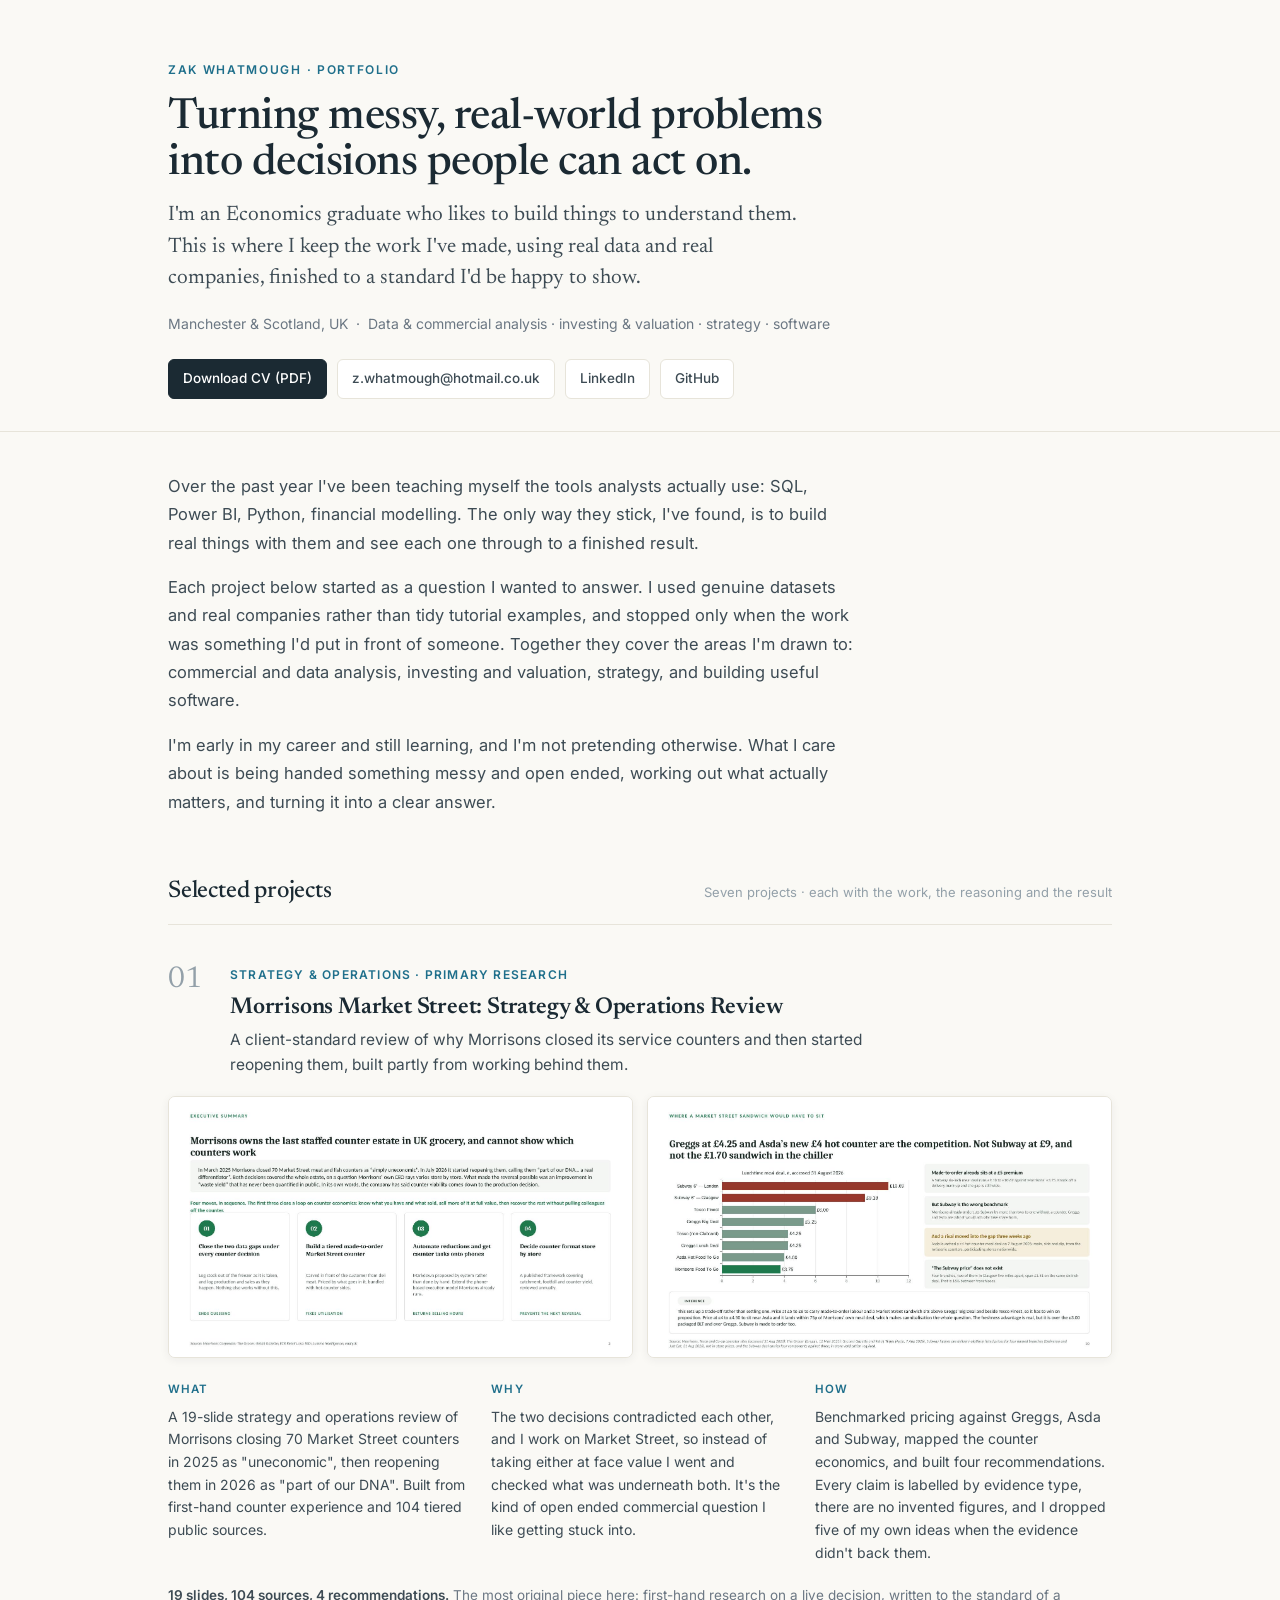
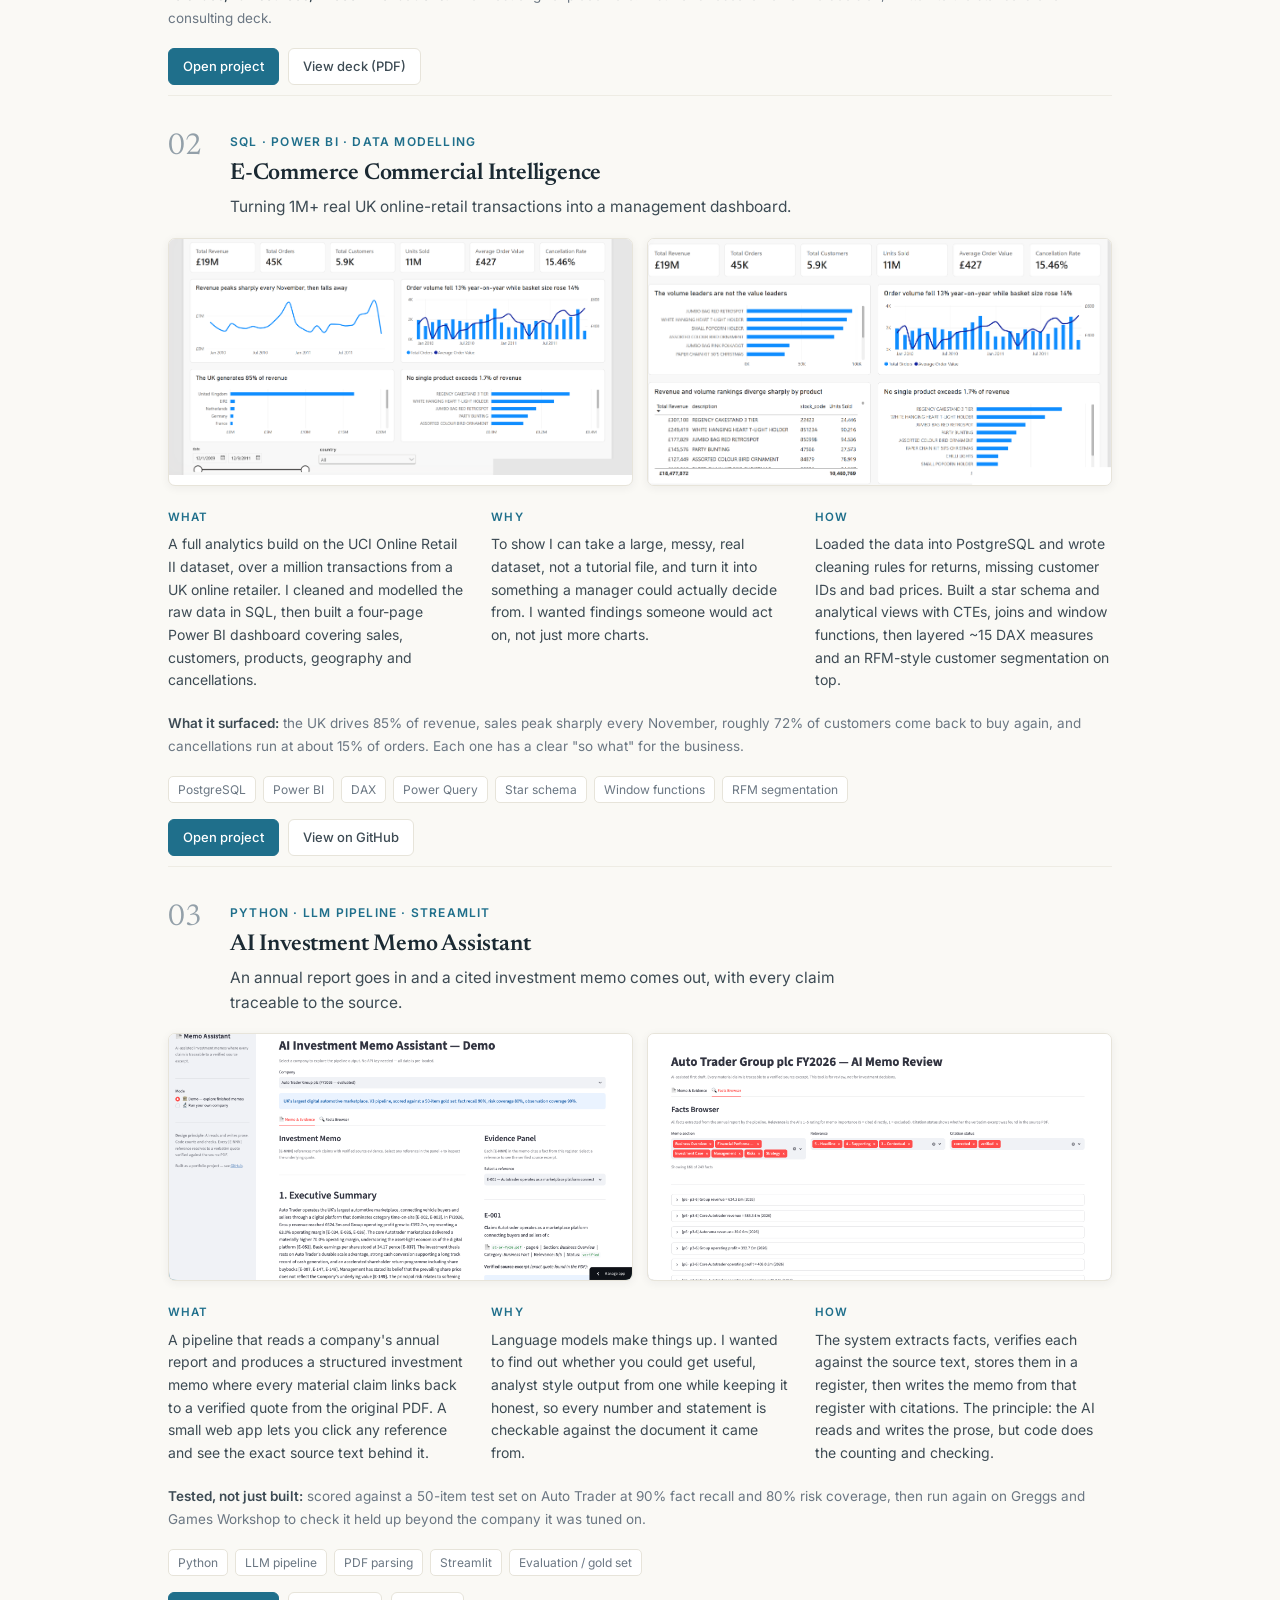
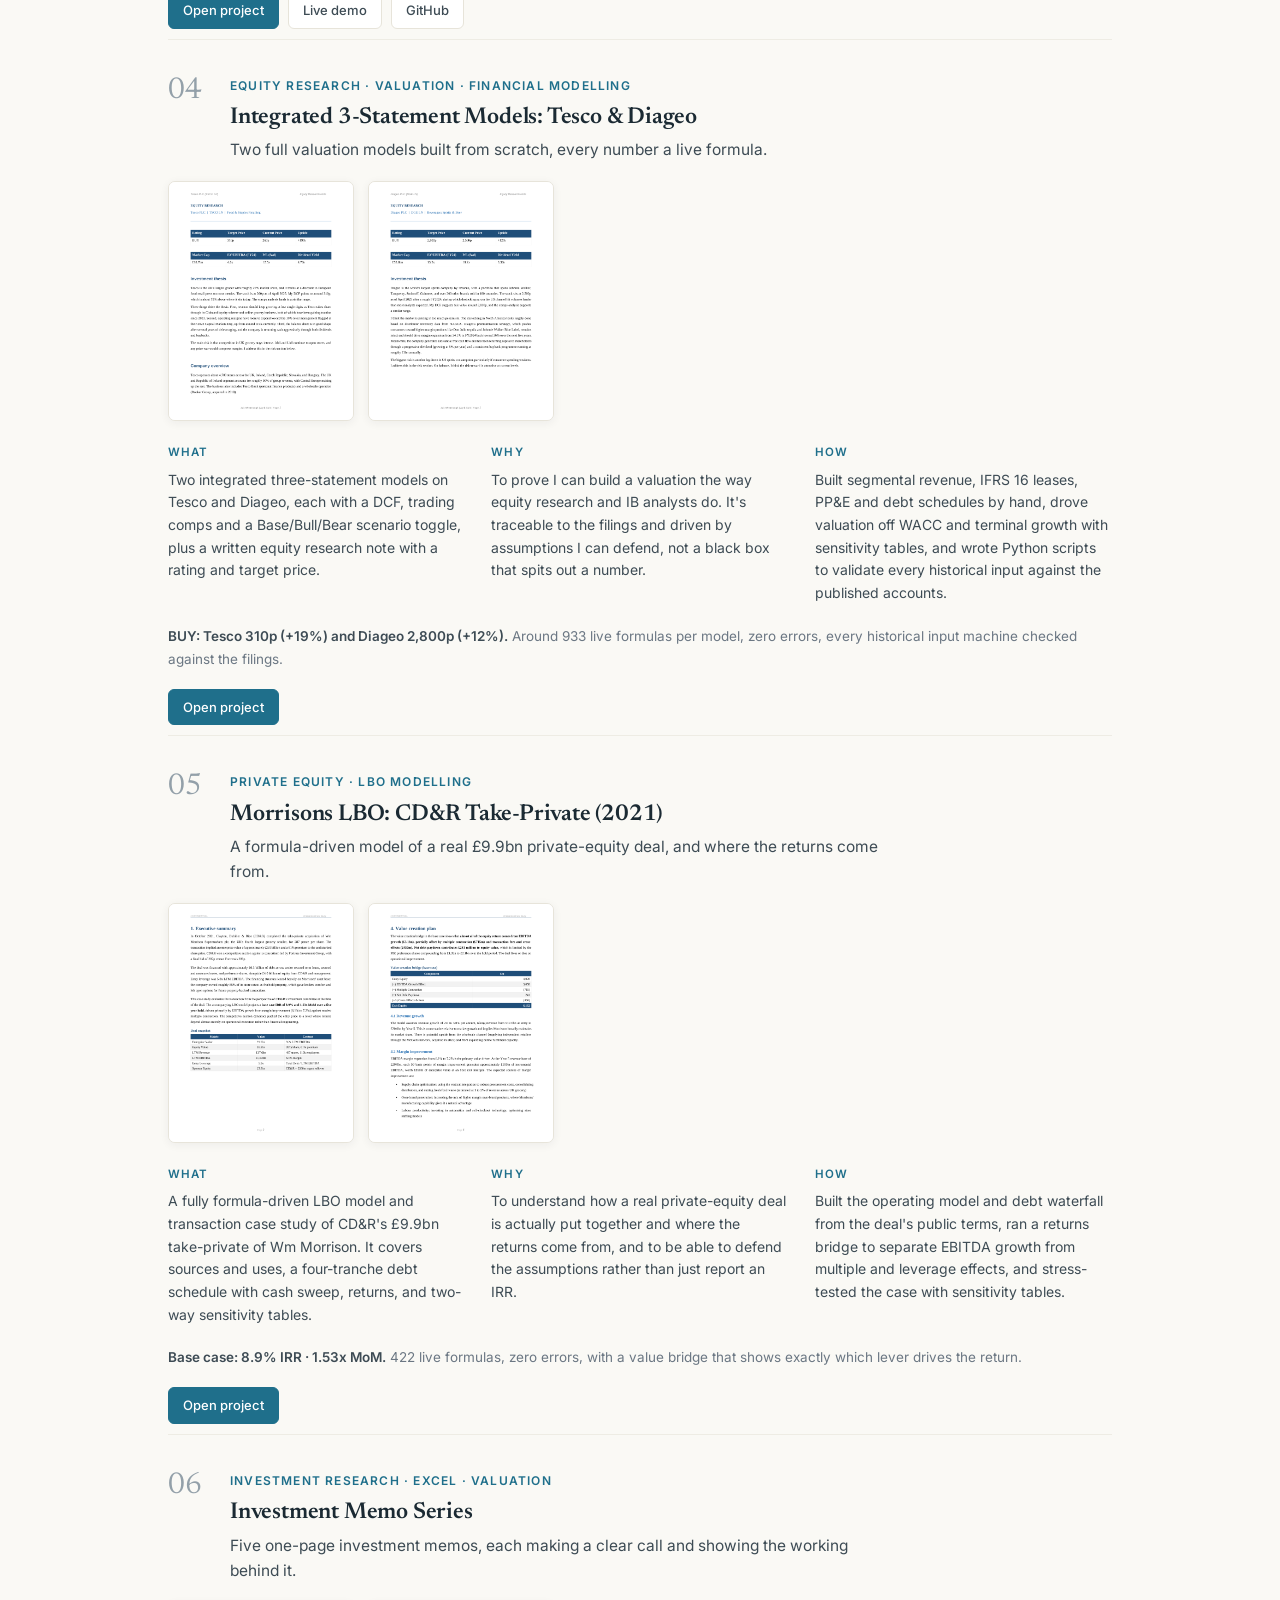
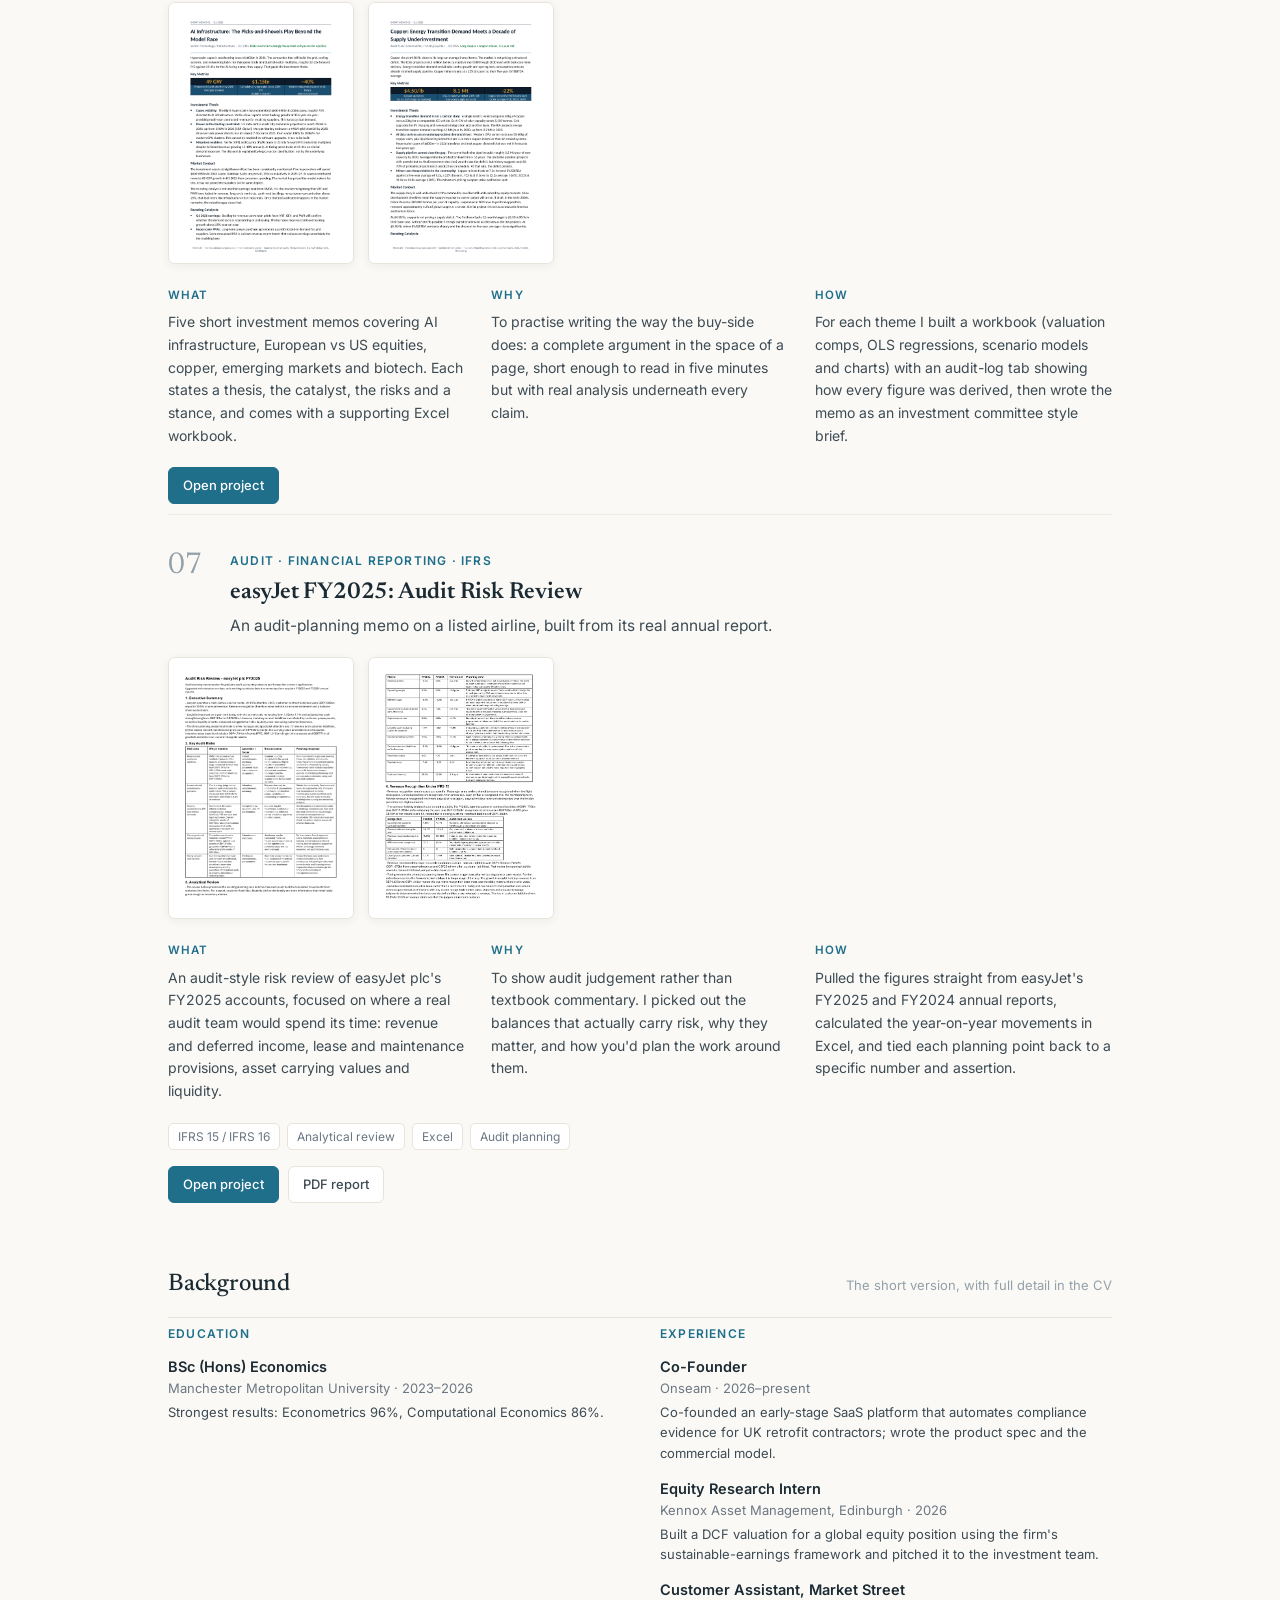
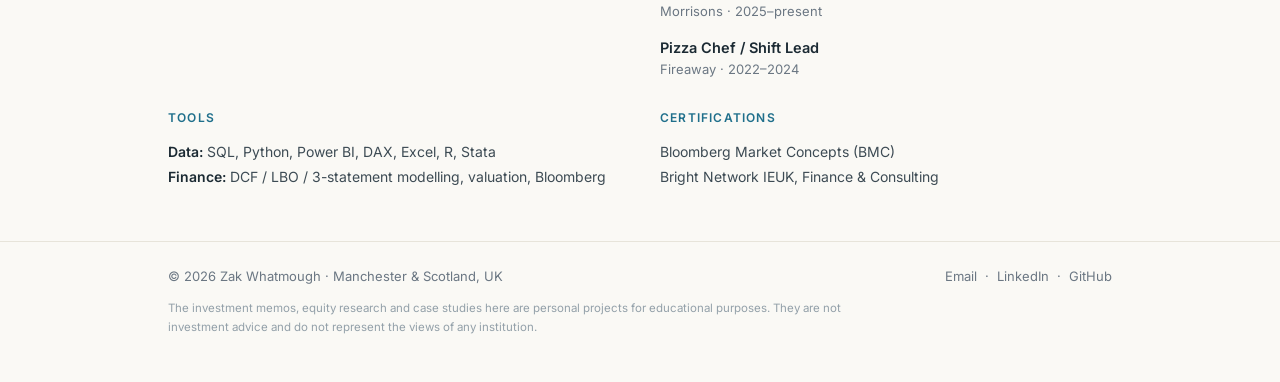
==== commit 69719591: "Add Onseam co-founder role to CV and site; update CV summary Co-Authored-By: Claude Opus 4.8 <norepl" ====
--- a/index.html
+++ b/index.html
@@ -278,6 +278,11 @@
       <div class="bg-block">
         <h4>Experience</h4>
         <div class="bg-item">
+          <div class="r1">Co-Founder</div>
+          <div class="r2">Onseam · 2026–present</div>
+          <div class="r3">Co-founded an early-stage SaaS platform that automates compliance evidence for UK retrofit contractors; wrote the product spec and the commercial model.</div>
+        </div>
+        <div class="bg-item">
           <div class="r1">Equity Research Intern</div>
           <div class="r2">Kennox Asset Management, Edinburgh · 2026</div>
           <div class="r3">Built a DCF valuation for a global equity position using the firm's sustainable-earnings framework and pitched it to the investment team.</div>
